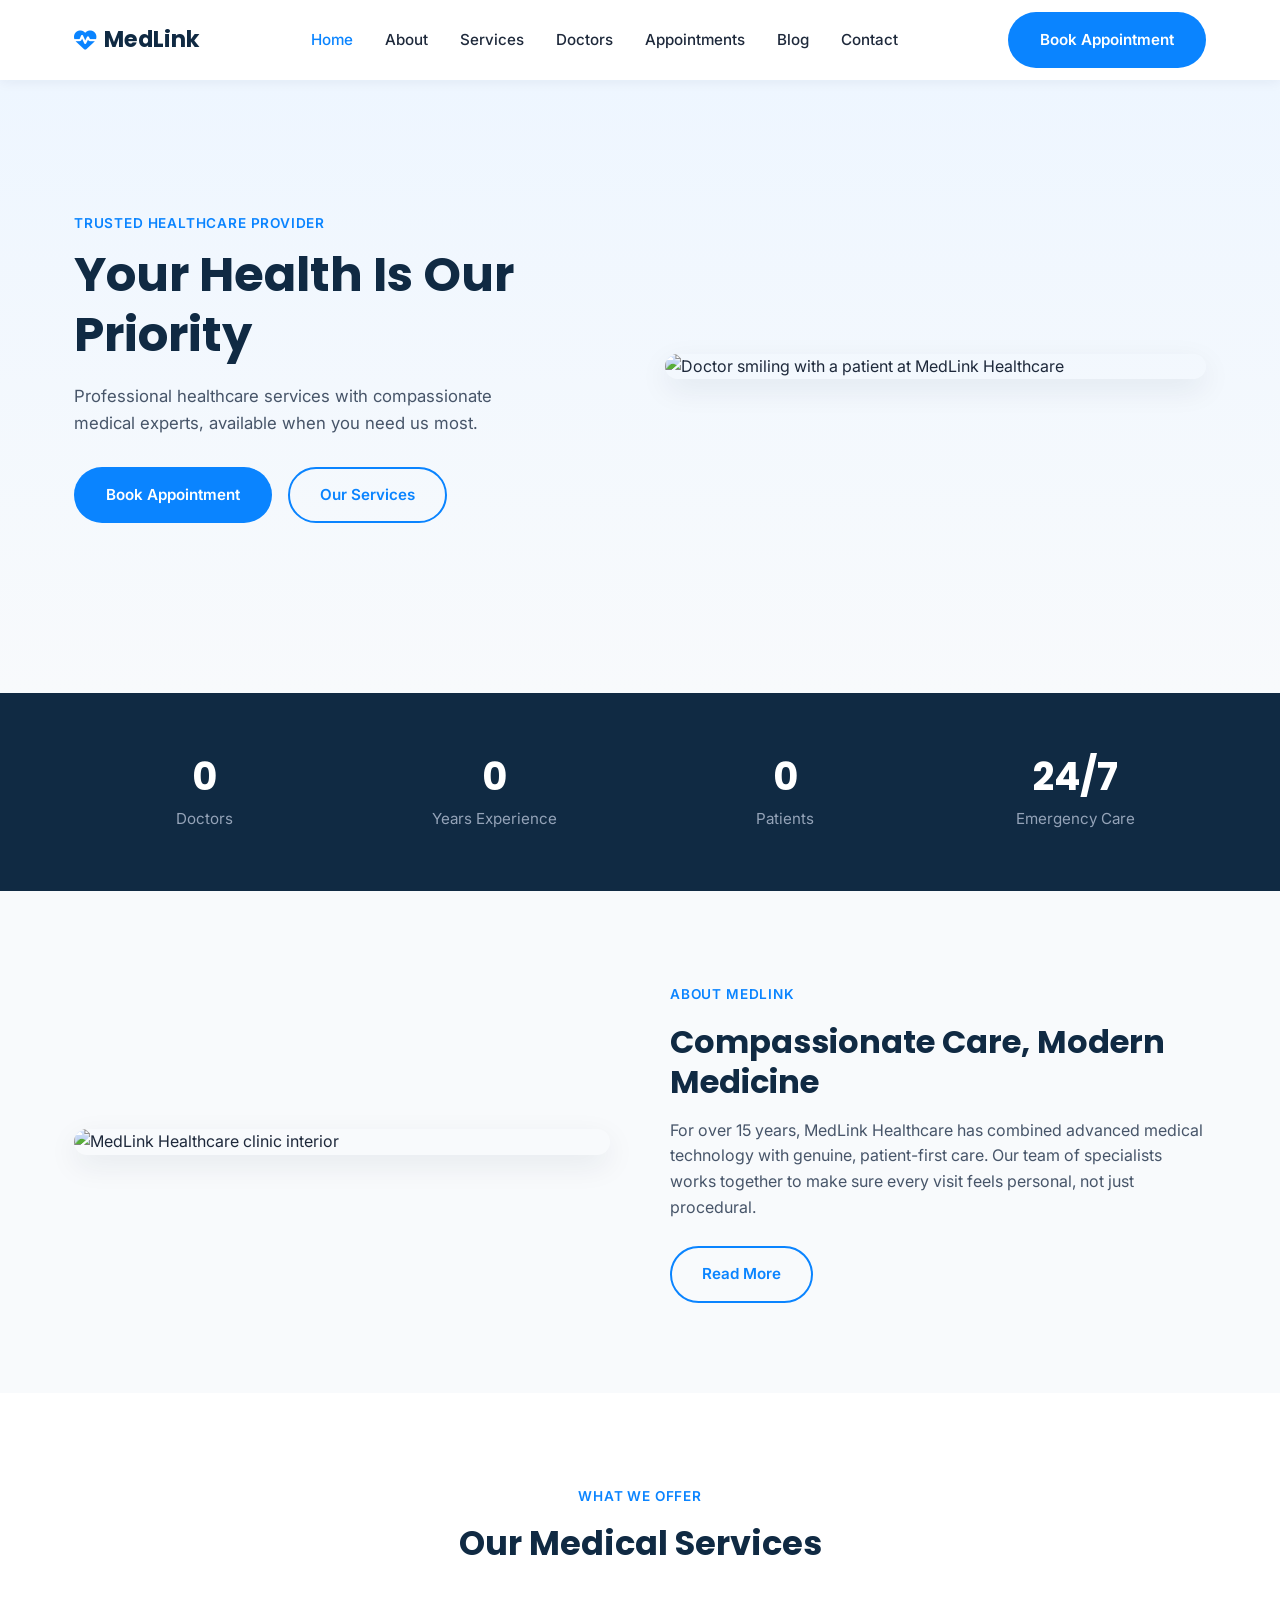
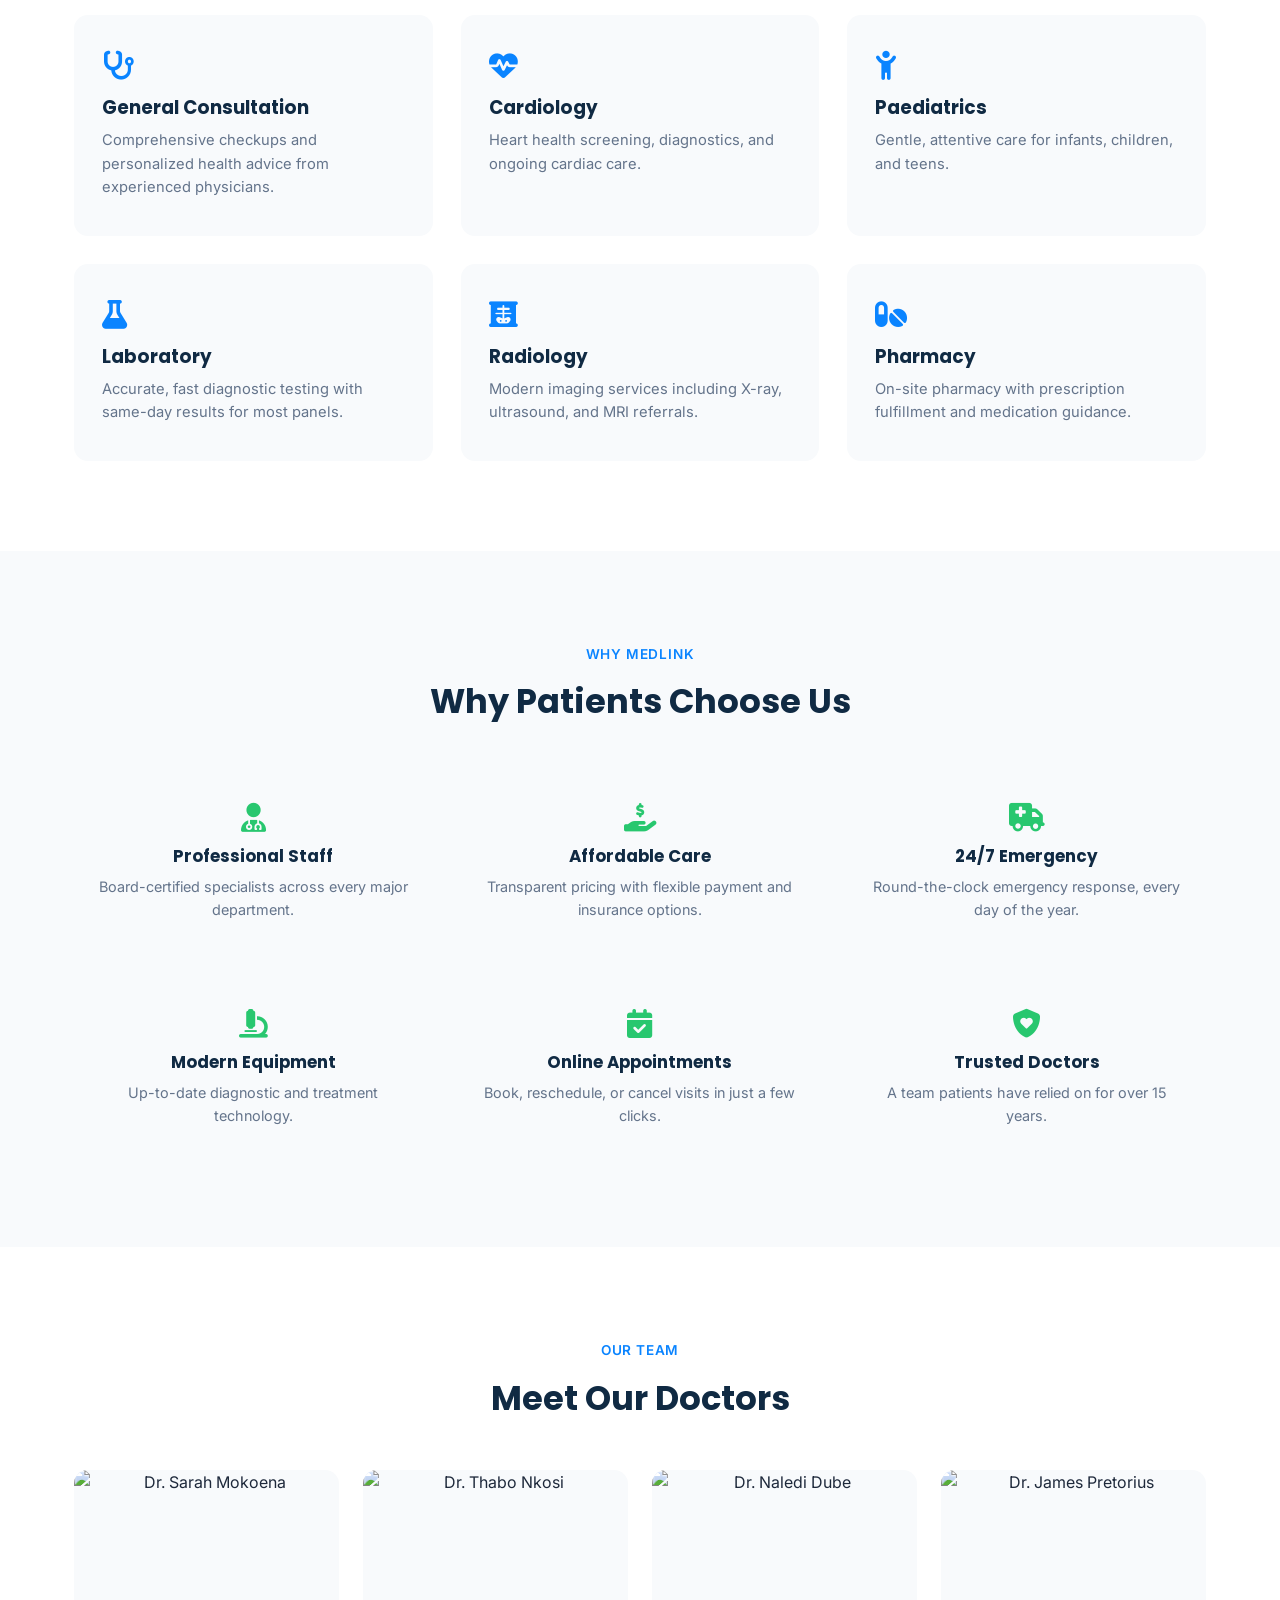
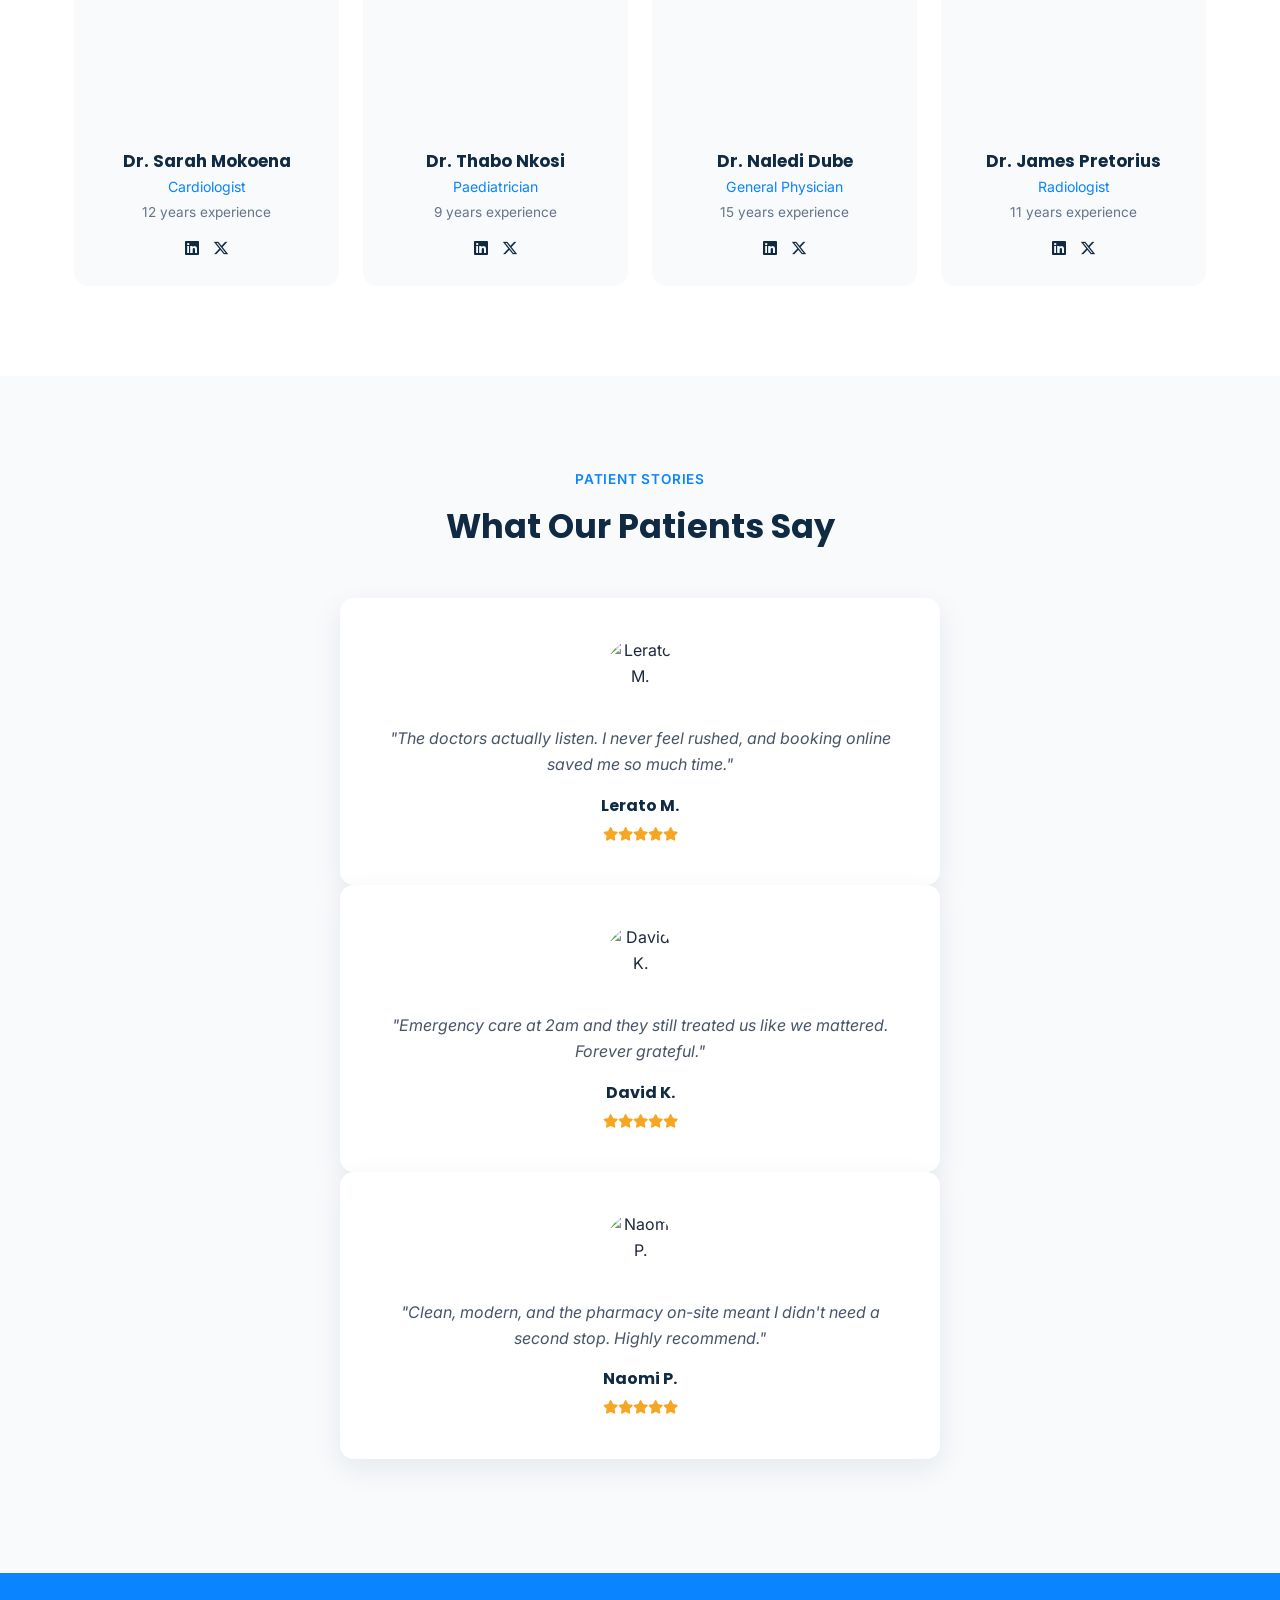
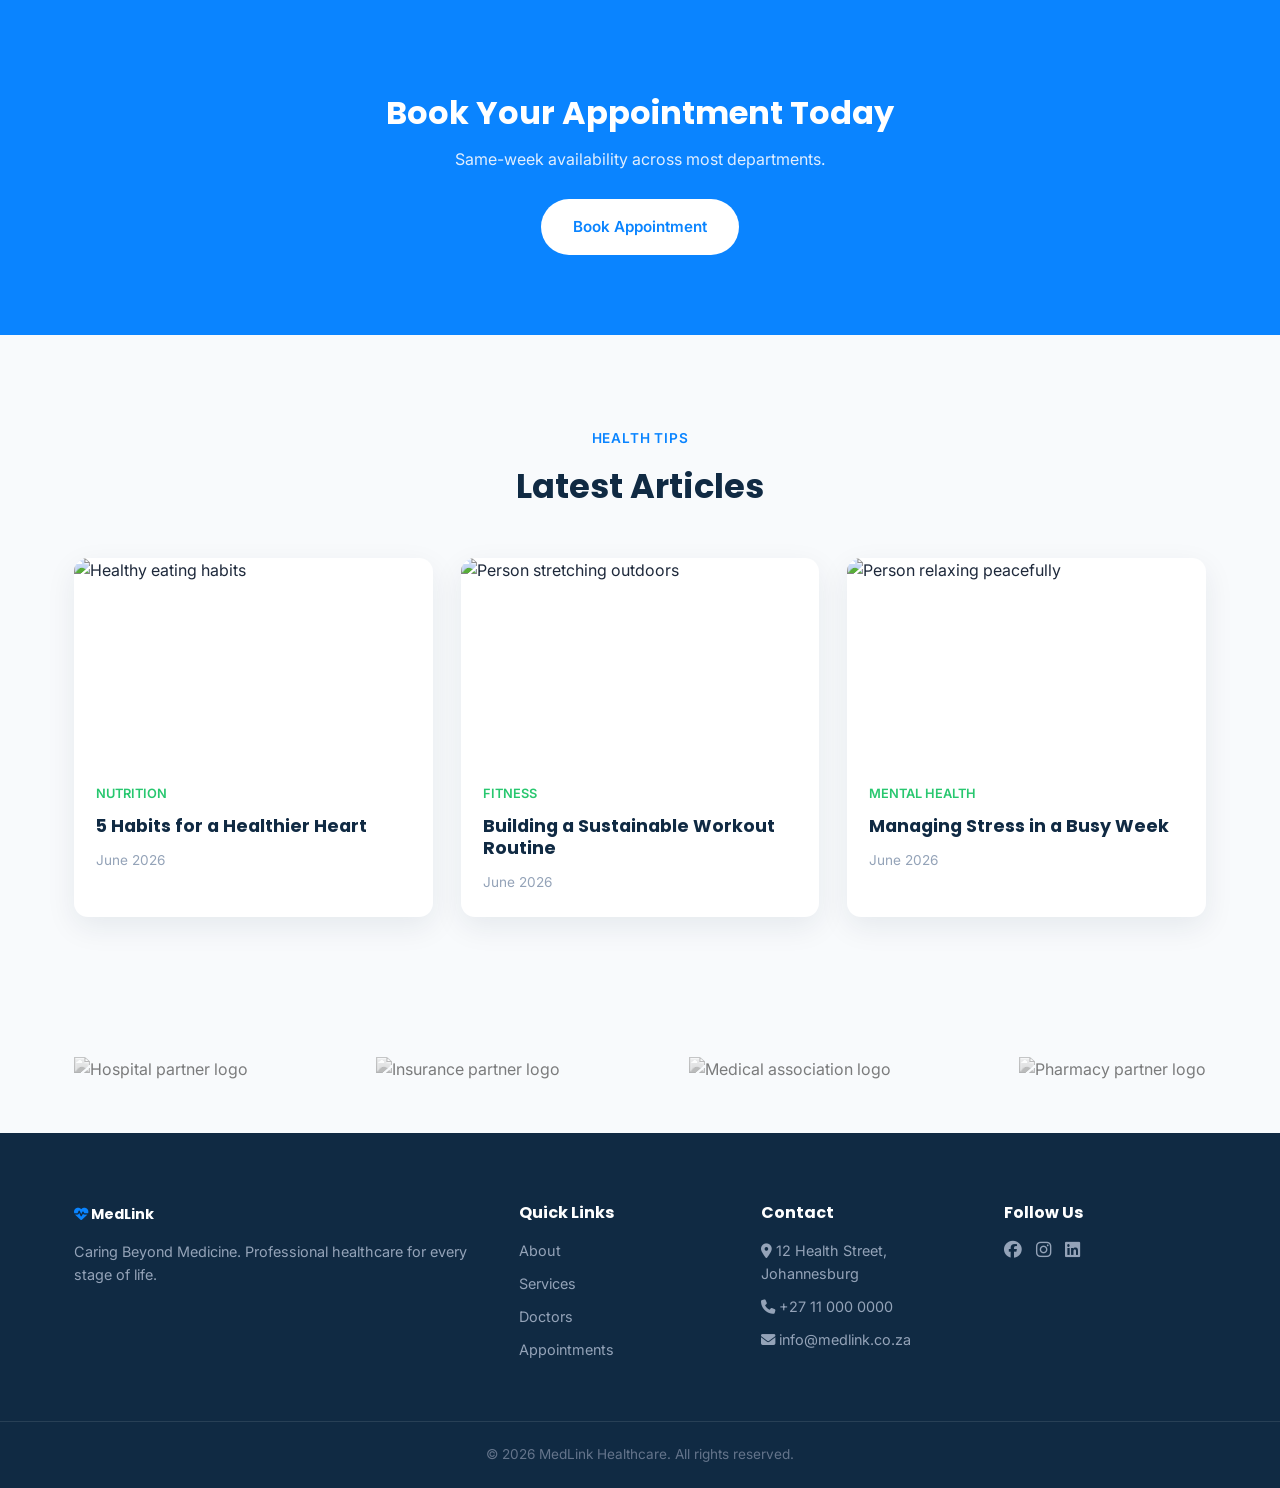
==== index.html @ de33d37d "Initial commit" ====
<!DOCTYPE html>
<html lang="en">
<head>
  <meta charset="UTF-8">
  <meta name="viewport" content="width=device-width, initial-scale=1.0">
  <title>MedLink Healthcare | Caring Beyond Medicine</title>
  <meta name="description" content="MedLink Healthcare offers professional, compassionate medical care. Book appointments, meet our doctors, and explore our services online.">

  <!-- Favicon -->
  <link rel="icon" type="image/png" href="assets/images/favicon.png">
  <!-- photo needed: 32x32 or 64x64 px favicon icon, simple medical cross or pulse-line logomark on transparent background -->

  <!-- Google Fonts -->
  <link rel="preconnect" href="https://fonts.googleapis.com">
  <link href="https://fonts.googleapis.com/css2?family=Poppins:wght@500;600;700&family=Inter:wght@400;500;600&display=swap" rel="stylesheet">

  <!-- Font Awesome -->
  <link rel="stylesheet" href="https://cdnjs.cloudflare.com/ajax/libs/font-awesome/6.5.1/css/all.min.css">

  <!-- AOS (Animate on Scroll) -->
  <link rel="stylesheet" href="https://cdnjs.cloudflare.com/ajax/libs/aos/2.3.1/aos.css">

  <!-- Main Stylesheet -->
  <link rel="stylesheet" href="assets/css/style.css">
</head>
<body>

  <!-- ===== NAVIGATION ===== -->
  <header class="navbar" id="navbar">
    <div class="container nav-container">
      <a href="index.html" class="logo">
        <i class="fa-solid fa-heart-pulse"></i>
        <span>MedLink</span>
      </a>

      <nav class="nav-links" id="navLinks">
        <a href="index.html" class="active">Home</a>
        <a href="about.html">About</a>
        <a href="services.html">Services</a>
        <a href="doctors.html">Doctors</a>
        <a href="appointments.html">Appointments</a>
        <a href="blog.html">Blog</a>
        <a href="contact.html">Contact</a>
      </nav>

      <a href="appointments.html" class="btn btn-primary nav-cta">Book Appointment</a>

      <button class="menu-toggle" id="menuToggle" aria-label="Toggle menu">
        <i class="fa-solid fa-bars"></i>
      </button>
    </div>
  </header>

  <!-- ===== HERO ===== -->
  <section class="hero">
    <div class="pulse-line" aria-hidden="true">
      <svg viewBox="0 0 600 60" preserveAspectRatio="none">
        <path d="M0,30 L120,30 L140,10 L160,50 L180,5 L200,55 L220,30 L600,30" />
      </svg>
    </div>

    <div class="container hero-container">
      <div class="hero-text" data-aos="fade-up">
        <span class="eyebrow">Trusted Healthcare Provider</span>
        <h1>Your Health Is Our Priority</h1>
        <p>Professional healthcare services with compassionate medical experts, available when you need us most.</p>
        <div class="hero-buttons">
          <a href="appointments.html" class="btn btn-primary">Book Appointment</a>
          <a href="services.html" class="btn btn-outline">Our Services</a>
        </div>
      </div>

      <div class="hero-image" data-aos="fade-left">
        <img src="assets/images/hero-doctor.jpg" alt="Doctor smiling with a patient at MedLink Healthcare">
        <!-- photo needed: warm, well-lit photo of a doctor (or doctor + patient) in a modern clinic setting, friendly expression, landscape orientation, at least 1000px wide -->
      </div>
    </div>
  </section>

  <!-- ===== STATS ===== -->
  <section class="stats">
    <div class="container stats-grid">
      <div class="stat-card" data-aos="fade-up">
        <h2 class="counter" data-target="20">0</h2>
        <p>Doctors</p>
      </div>
      <div class="stat-card" data-aos="fade-up" data-aos-delay="100">
        <h2 class="counter" data-target="15">0</h2>
        <p>Years Experience</p>
      </div>
      <div class="stat-card" data-aos="fade-up" data-aos-delay="200">
        <h2 class="counter" data-target="10000">0</h2>
        <p>Patients</p>
      </div>
      <div class="stat-card" data-aos="fade-up" data-aos-delay="300">
        <h2 class="counter-text">24/7</h2>
        <p>Emergency Care</p>
      </div>
    </div>
  </section>

  <!-- ===== ABOUT PREVIEW ===== -->
  <section class="about-preview">
    <div class="container about-grid">
      <div class="about-image" data-aos="fade-right">
        <img src="assets/images/clinic-interior.jpg" alt="MedLink Healthcare clinic interior">
        <!-- photo needed: bright, modern clinic interior or reception area, clean and welcoming, landscape orientation -->
      </div>

      <div class="about-text" data-aos="fade-left">
        <span class="eyebrow">About MedLink</span>
        <h2>Compassionate Care, Modern Medicine</h2>
        <p>For over 15 years, MedLink Healthcare has combined advanced medical technology with genuine, patient-first care. Our team of specialists works together to make sure every visit feels personal, not just procedural.</p>
        <a href="about.html" class="btn btn-outline">Read More</a>
      </div>
    </div>
  </section>

  <!-- ===== SERVICES ===== -->
  <section class="services">
    <div class="container">
      <div class="section-heading" data-aos="fade-up">
        <span class="eyebrow">What We Offer</span>
        <h2>Our Medical Services</h2>
      </div>

      <div class="services-grid">
        <div class="service-card" data-aos="fade-up">
          <i class="fa-solid fa-stethoscope"></i>
          <h3>General Consultation</h3>
          <p>Comprehensive checkups and personalized health advice from experienced physicians.</p>
        </div>
        <div class="service-card" data-aos="fade-up" data-aos-delay="100">
          <i class="fa-solid fa-heart-pulse"></i>
          <h3>Cardiology</h3>
          <p>Heart health screening, diagnostics, and ongoing cardiac care.</p>
        </div>
        <div class="service-card" data-aos="fade-up" data-aos-delay="200">
          <i class="fa-solid fa-child-reaching"></i>
          <h3>Paediatrics</h3>
          <p>Gentle, attentive care for infants, children, and teens.</p>
        </div>
        <div class="service-card" data-aos="fade-up" data-aos-delay="300">
          <i class="fa-solid fa-flask"></i>
          <h3>Laboratory</h3>
          <p>Accurate, fast diagnostic testing with same-day results for most panels.</p>
        </div>
        <div class="service-card" data-aos="fade-up" data-aos-delay="400">
          <i class="fa-solid fa-x-ray"></i>
          <h3>Radiology</h3>
          <p>Modern imaging services including X-ray, ultrasound, and MRI referrals.</p>
        </div>
        <div class="service-card" data-aos="fade-up" data-aos-delay="500">
          <i class="fa-solid fa-pills"></i>
          <h3>Pharmacy</h3>
          <p>On-site pharmacy with prescription fulfillment and medication guidance.</p>
        </div>
      </div>
    </div>
  </section>

  <!-- ===== WHY CHOOSE US ===== -->
  <section class="why-us">
    <div class="container">
      <div class="section-heading" data-aos="fade-up">
        <span class="eyebrow">Why MedLink</span>
        <h2>Why Patients Choose Us</h2>
      </div>

      <div class="why-grid">
        <div class="why-card" data-aos="fade-up">
          <i class="fa-solid fa-user-doctor"></i>
          <h3>Professional Staff</h3>
          <p>Board-certified specialists across every major department.</p>
        </div>
        <div class="why-card" data-aos="fade-up" data-aos-delay="100">
          <i class="fa-solid fa-hand-holding-dollar"></i>
          <h3>Affordable Care</h3>
          <p>Transparent pricing with flexible payment and insurance options.</p>
        </div>
        <div class="why-card" data-aos="fade-up" data-aos-delay="200">
          <i class="fa-solid fa-truck-medical"></i>
          <h3>24/7 Emergency</h3>
          <p>Round-the-clock emergency response, every day of the year.</p>
        </div>
        <div class="why-card" data-aos="fade-up" data-aos-delay="300">
          <i class="fa-solid fa-microscope"></i>
          <h3>Modern Equipment</h3>
          <p>Up-to-date diagnostic and treatment technology.</p>
        </div>
        <div class="why-card" data-aos="fade-up" data-aos-delay="400">
          <i class="fa-solid fa-calendar-check"></i>
          <h3>Online Appointments</h3>
          <p>Book, reschedule, or cancel visits in just a few clicks.</p>
        </div>
        <div class="why-card" data-aos="fade-up" data-aos-delay="500">
          <i class="fa-solid fa-shield-heart"></i>
          <h3>Trusted Doctors</h3>
          <p>A team patients have relied on for over 15 years.</p>
        </div>
      </div>
    </div>
  </section>

  <!-- ===== DOCTORS ===== -->
  <section class="doctors">
    <div class="container">
      <div class="section-heading" data-aos="fade-up">
        <span class="eyebrow">Our Team</span>
        <h2>Meet Our Doctors</h2>
      </div>

      <div class="doctors-grid">
        <div class="doctor-card" data-aos="fade-up">
          <img src="assets/images/doctor-1.jpg" alt="Dr. Sarah Mokoena">
          <!-- photo needed: professional headshot/portrait of a female doctor in scrubs or white coat, friendly smile, neutral or clinic background, square or portrait orientation -->
          <h3>Dr. Sarah Mokoena</h3>
          <span>Cardiologist</span>
          <p>12 years experience</p>
          <div class="doctor-socials">
            <a href="#"><i class="fa-brands fa-linkedin"></i></a>
            <a href="#"><i class="fa-brands fa-x-twitter"></i></a>
          </div>
        </div>
        <div class="doctor-card" data-aos="fade-up" data-aos-delay="100">
          <img src="assets/images/doctor-2.jpg" alt="Dr. Thabo Nkosi">
          <!-- photo needed: professional headshot/portrait of a male doctor in scrubs or white coat, friendly smile, neutral or clinic background, square or portrait orientation -->
          <h3>Dr. Thabo Nkosi</h3>
          <span>Paediatrician</span>
          <p>9 years experience</p>
          <div class="doctor-socials">
            <a href="#"><i class="fa-brands fa-linkedin"></i></a>
            <a href="#"><i class="fa-brands fa-x-twitter"></i></a>
          </div>
        </div>
        <div class="doctor-card" data-aos="fade-up" data-aos-delay="200">
          <img src="assets/images/doctor-3.jpg" alt="Dr. Naledi Dube">
          <!-- photo needed: professional headshot/portrait of a female doctor in scrubs or white coat, friendly smile, neutral or clinic background, square or portrait orientation -->
          <h3>Dr. Naledi Dube</h3>
          <span>General Physician</span>
          <p>15 years experience</p>
          <div class="doctor-socials">
            <a href="#"><i class="fa-brands fa-linkedin"></i></a>
            <a href="#"><i class="fa-brands fa-x-twitter"></i></a>
          </div>
        </div>
        <div class="doctor-card" data-aos="fade-up" data-aos-delay="300">
          <img src="assets/images/doctor-4.jpg" alt="Dr. James Pretorius">
          <!-- photo needed: professional headshot/portrait of a male doctor in scrubs or white coat, friendly smile, neutral or clinic background, square or portrait orientation -->
          <h3>Dr. James Pretorius</h3>
          <span>Radiologist</span>
          <p>11 years experience</p>
          <div class="doctor-socials">
            <a href="#"><i class="fa-brands fa-linkedin"></i></a>
            <a href="#"><i class="fa-brands fa-x-twitter"></i></a>
          </div>
        </div>
      </div>
    </div>
  </section>

<!-- ===== TESTIMONIALS ===== -->
  <section class="testimonials">
    <div class="container">
      <div class="section-heading" data-aos="fade-up">
        <span class="eyebrow">Patient Stories</span>
        <h2>What Our Patients Say</h2>
      </div>

      <div class="swiper testimonial-swiper" data-aos="fade-up">
        <div class="swiper-wrapper">
          <div class="swiper-slide testimonial-card">
            <img src="assets/images/patient-1.jpg" alt="Lerato M.">
            <!-- photo needed: friendly headshot of a patient (any gender), casual clothing, warm smile, square orientation -->
            <p>"The doctors actually listen. I never feel rushed, and booking online saved me so much time."</p>
            <h4>Lerato M.</h4>
            <div class="stars"><i class="fa-solid fa-star"></i><i class="fa-solid fa-star"></i><i class="fa-solid fa-star"></i><i class="fa-solid fa-star"></i><i class="fa-solid fa-star"></i></div>
          </div>
          <div class="swiper-slide testimonial-card">
            <img src="assets/images/patient-2.jpg" alt="David K.">
            <!-- photo needed: friendly headshot of a patient (any gender), casual clothing, warm smile, square orientation -->
            <p>"Emergency care at 2am and they still treated us like we mattered. Forever grateful."</p>
            <h4>David K.</h4>
            <div class="stars"><i class="fa-solid fa-star"></i><i class="fa-solid fa-star"></i><i class="fa-solid fa-star"></i><i class="fa-solid fa-star"></i><i class="fa-solid fa-star"></i></div>
          </div>
          <div class="swiper-slide testimonial-card">
            <img src="assets/images/patient-3.jpg" alt="Naomi P.">
            <!-- photo needed: friendly headshot of a patient (any gender), casual clothing, warm smile, square orientation -->
            <p>"Clean, modern, and the pharmacy on-site meant I didn't need a second stop. Highly recommend."</p>
            <h4>Naomi P.</h4>
            <div class="stars"><i class="fa-solid fa-star"></i><i class="fa-solid fa-star"></i><i class="fa-solid fa-star"></i><i class="fa-solid fa-star"></i><i class="fa-solid fa-star"></i></div>
          </div>
        </div>
        <div class="swiper-pagination"></div>
      </div>
    </div>
  </section>

  <!-- ===== APPOINTMENT CTA ===== -->
  <section class="appointment-cta">
    <div class="pulse-line pulse-line-light" aria-hidden="true">
      <svg viewBox="0 0 600 60" preserveAspectRatio="none">
        <path d="M0,30 L120,30 L140,10 L160,50 L180,5 L200,55 L220,30 L600,30" />
      </svg>
    </div>
    <div class="container cta-content" data-aos="fade-up">
      <h2>Book Your Appointment Today</h2>
      <p>Same-week availability across most departments.</p>
      <a href="appointments.html" class="btn btn-primary">Book Appointment</a>
    </div>
  </section>

  <!-- ===== LATEST ARTICLES ===== -->
  <section class="blog-preview">
    <div class="container">
      <div class="section-heading" data-aos="fade-up">
        <span class="eyebrow">Health Tips</span>
        <h2>Latest Articles</h2>
      </div>

      <div class="blog-grid">
        <article class="blog-card" data-aos="fade-up">
          <img src="assets/images/blog-1.jpg" alt="Healthy eating habits">
          <!-- photo needed: fresh, colorful healthy food / nutrition flatlay, landscape orientation -->
          <div class="blog-card-body">
            <span class="blog-category">Nutrition</span>
            <h3>5 Habits for a Healthier Heart</h3>
            <span class="blog-date">June 2026</span>
          </div>
        </article>
        <article class="blog-card" data-aos="fade-up" data-aos-delay="100">
          <img src="assets/images/blog-2.jpg" alt="Person stretching outdoors">
          <!-- photo needed: person exercising or stretching outdoors, active lifestyle, landscape orientation -->
          <div class="blog-card-body">
            <span class="blog-category">Fitness</span>
            <h3>Building a Sustainable Workout Routine</h3>
            <span class="blog-date">June 2026</span>
          </div>
        </article>
        <article class="blog-card" data-aos="fade-up" data-aos-delay="200">
          <img src="assets/images/blog-3.jpg" alt="Person relaxing peacefully">
          <!-- photo needed: calm, peaceful scene representing mental wellbeing (person relaxing, nature, meditation), landscape orientation -->
          <div class="blog-card-body">
            <span class="blog-category">Mental Health</span>
            <h3>Managing Stress in a Busy Week</h3>
            <span class="blog-date">June 2026</span>
          </div>
        </article>
      </div>
    </div>
  </section>

  <!-- ===== PARTNERS ===== -->
  <section class="partners">
    <div class="container partners-grid" data-aos="fade-up">
      <img src="assets/images/partner-1.png" alt="Hospital partner logo">
      <!-- photo needed: simple hospital/medical group logo, transparent background, grayscale works well -->
      <img src="assets/images/partner-2.png" alt="Insurance partner logo">
      <!-- photo needed: simple insurance company logo, transparent background, grayscale works well -->
      <img src="assets/images/partner-3.png" alt="Medical association logo">
      <!-- photo needed: simple medical association logo, transparent background, grayscale works well -->
      <img src="assets/images/partner-4.png" alt="Pharmacy partner logo">
      <!-- photo needed: simple pharmacy brand logo, transparent background, grayscale works well -->
    </div>
  </section>

  <!-- ===== FOOTER ===== -->
  <footer class="footer">
    <div class="container footer-grid">
      <div class="footer-col">
        <a href="index.html" class="logo">
          <i class="fa-solid fa-heart-pulse"></i>
          <span>MedLink</span>
        </a>
        <p>Caring Beyond Medicine. Professional healthcare for every stage of life.</p>
      </div>

      <div class="footer-col">
        <h4>Quick Links</h4>
        <a href="about.html">About</a>
        <a href="services.html">Services</a>
        <a href="doctors.html">Doctors</a>
        <a href="appointments.html">Appointments</a>
      </div>

      <div class="footer-col">
        <h4>Contact</h4>
        <p><i class="fa-solid fa-location-dot"></i> 12 Health Street, Johannesburg</p>
        <p><i class="fa-solid fa-phone"></i> +27 11 000 0000</p>
        <p><i class="fa-solid fa-envelope"></i> info@medlink.co.za</p>
      </div>

      <div class="footer-col">
        <h4>Follow Us</h4>
        <div class="footer-socials">
          <a href="#"><i class="fa-brands fa-facebook"></i></a>
          <a href="#"><i class="fa-brands fa-instagram"></i></a>
          <a href="#"><i class="fa-brands fa-linkedin"></i></a>
        </div>
      </div>
    </div>

    <div class="footer-bottom">
      <p>&copy; 2026 MedLink Healthcare. All rights reserved.</p>
    </div>
  </footer>

  <!-- Scripts -->
  <script src="https://cdnjs.cloudflare.com/ajax/libs/aos/2.3.1/aos.js"></script>
  <script src="https://cdnjs.cloudflare.com/ajax/libs/Swiper/11.0.5/swiper-bundle.min.js"></script>
  <script src="assets/js/script.js"></script>

</body>
</html>
---- assets/css/style.css ----
/* ============================
   VARIABLES & RESET
============================ */
:root {
  --primary: #0A84FF;
  --navy: #102A43;
  --green: #28C76F;
  --bg-light: #F8FAFC;
  --text-dark: #1E293B;
  --white: #FFFFFF;
  --radius: 14px;
  --shadow: 0 10px 30px rgba(16, 42, 67, 0.08);
  --transition: all 0.3s ease;
}

* {
  margin: 0;
  padding: 0;
  box-sizing: border-box;
}

html {
  scroll-behavior: smooth;
}

body {
  font-family: 'Inter', sans-serif;
  color: var(--text-dark);
  background: var(--bg-light);
  line-height: 1.6;
  overflow-x: hidden;
}

h1, h2, h3, h4 {
  font-family: 'Poppins', sans-serif;
  color: var(--navy);
  line-height: 1.25;
}

img {
  max-width: 100%;
  display: block;
}

a {
  text-decoration: none;
  color: inherit;
}

.container {
  width: 100%;
  max-width: 1180px;
  margin: 0 auto;
  padding: 0 24px;
}

.eyebrow {
  display: inline-block;
  font-size: 0.85rem;
  font-weight: 600;
  color: var(--primary);
  letter-spacing: 0.06em;
  text-transform: uppercase;
  margin-bottom: 10px;
}

.section-heading {
  text-align: center;
  max-width: 600px;
  margin: 0 auto 50px;
}

.section-heading h2 {
  font-size: 2.1rem;
  margin-top: 6px;
}

section {
  padding: 90px 0;
}

/* ============================
   BUTTONS
============================ */
.btn {
  display: inline-block;
  padding: 14px 30px;
  border-radius: 50px;
  font-weight: 600;
  font-size: 0.95rem;
  transition: var(--transition);
  cursor: pointer;
  border: 2px solid transparent;
}

.btn-primary {
  background: var(--primary);
  color: var(--white);
}

.btn-primary:hover {
  background: #0a6fd6;
  transform: translateY(-2px);
}

.btn-outline {
  background: transparent;
  border-color: var(--primary);
  color: var(--primary);
}

.btn-outline:hover {
  background: var(--primary);
  color: var(--white);
}

/* ============================
   NAVIGATION
============================ */
.navbar {
  position: sticky;
  top: 0;
  z-index: 1000;
  background: var(--white);
  box-shadow: 0 2px 12px rgba(16, 42, 67, 0.06);
}

.nav-container {
  display: flex;
  align-items: center;
  justify-content: space-between;
  height: 80px;
}

.logo {
  display: flex;
  align-items: center;
  gap: 8px;
  font-family: 'Poppins', sans-serif;
  font-weight: 700;
  font-size: 1.4rem;
  color: var(--navy);
}

.logo i {
  color: var(--primary);
}

.nav-links {
  display: flex;
  gap: 32px;
}

.nav-links a {
  font-weight: 500;
  font-size: 0.95rem;
  color: var(--text-dark);
  position: relative;
  transition: var(--transition);
}

.nav-links a:hover,
.nav-links a.active {
  color: var(--primary);
}

.nav-cta {
  display: inline-block;
}

.menu-toggle {
  display: none;
  background: none;
  border: none;
  font-size: 1.4rem;
  color: var(--navy);
  cursor: pointer;
}

/* ============================
   PULSE LINE (signature element)
============================ */
.pulse-line {
  width: 100%;
  overflow: hidden;
  height: 40px;
  opacity: 0.5;
}

.pulse-line svg {
  width: 100%;
  height: 100%;
}

.pulse-line path {
  fill: none;
  stroke: var(--primary);
  stroke-width: 2;
  stroke-dasharray: 1000;
  stroke-dashoffset: 1000;
  animation: drawLine 3s ease-in-out infinite;
}

.pulse-line-light path {
  stroke: var(--white);
}

@keyframes drawLine {
  0% { stroke-dashoffset: 1000; }
  60% { stroke-dashoffset: 0; }
  100% { stroke-dashoffset: 0; }
}

/* ============================
   HERO
============================ */
.hero {
  background: linear-gradient(180deg, #eef6ff 0%, var(--bg-light) 100%);
  padding-top: 50px;
}

.hero-container {
  display: grid;
  grid-template-columns: 1fr 1fr;
  align-items: center;
  gap: 50px;
  padding-top: 40px;
  padding-bottom: 80px;
}

.hero-text h1 {
  font-size: 3rem;
  margin-bottom: 18px;
}

.hero-text p {
  font-size: 1.05rem;
  color: #475569;
  max-width: 480px;
  margin-bottom: 30px;
}

.hero-buttons {
  display: flex;
  gap: 16px;
}

.hero-image img {
  border-radius: var(--radius);
  box-shadow: var(--shadow);
}

/* ============================
   STATS
============================ */
.stats {
  background: var(--navy);
  padding: 60px 0;
}

.stats-grid {
  display: grid;
  grid-template-columns: repeat(4, 1fr);
  text-align: center;
  gap: 30px;
}

.stat-card h2 {
  color: var(--white);
  font-size: 2.4rem;
}

.stat-card p {
  color: #94a3b8;
  font-size: 0.95rem;
  margin-top: 6px;
}

/* ============================
   ABOUT PREVIEW
============================ */
.about-grid {
  display: grid;
  grid-template-columns: 1fr 1fr;
  align-items: center;
  gap: 60px;
}

.about-image img {
  border-radius: var(--radius);
  box-shadow: var(--shadow);
}

.about-text h2 {
  font-size: 2rem;
  margin: 6px 0 16px;
}

.about-text p {
  color: #475569;
  margin-bottom: 26px;
}

/* ============================
   SERVICES
============================ */
.services {
  background: var(--white);
}

.services-grid {
  display: grid;
  grid-template-columns: repeat(3, 1fr);
  gap: 28px;
}

.service-card {
  background: var(--bg-light);
  padding: 36px 28px;
  border-radius: var(--radius);
  transition: var(--transition);
}

.service-card:hover {
  transform: translateY(-6px);
  box-shadow: var(--shadow);
}

.service-card i {
  font-size: 1.8rem;
  color: var(--primary);
  margin-bottom: 16px;
}

.service-card h3 {
  font-size: 1.15rem;
  margin-bottom: 10px;
}

.service-card p {
  color: #64748b;
  font-size: 0.92rem;
}

/* ============================
   WHY CHOOSE US
============================ */
.why-grid {
  display: grid;
  grid-template-columns: repeat(3, 1fr);
  gap: 28px;
}

.why-card {
  text-align: center;
  padding: 30px 20px;
}

.why-card i {
  font-size: 1.8rem;
  color: var(--green);
  margin-bottom: 14px;
}

.why-card h3 {
  font-size: 1.05rem;
  margin-bottom: 8px;
}

.why-card p {
  color: #64748b;
  font-size: 0.9rem;
}

/* ============================
   DOCTORS
============================ */
.doctors {
  background: var(--white);
}

.doctors-grid {
  display: grid;
  grid-template-columns: repeat(4, 1fr);
  gap: 24px;
}

.doctor-card {
  background: var(--bg-light);
  border-radius: var(--radius);
  overflow: hidden;
  text-align: center;
  padding-bottom: 24px;
  transition: var(--transition);
}

.doctor-card:hover {
  box-shadow: var(--shadow);
  transform: translateY(-4px);
}

.doctor-card img {
  width: 100%;
  aspect-ratio: 1 / 1;
  object-fit: cover;
  margin-bottom: 16px;
}

.doctor-card h3 {
  font-size: 1.05rem;
}

.doctor-card span {
  display: block;
  color: var(--primary);
  font-size: 0.88rem;
  margin: 4px 0;
}

.doctor-card p {
  font-size: 0.85rem;
  color: #64748b;
}

.doctor-socials {
  display: flex;
  justify-content: center;
  gap: 14px;
  margin-top: 12px;
}

.doctor-socials i {
  color: var(--navy);
}

/* ============================
   TESTIMONIALS
============================ */
.testimonial-card {
  background: var(--white);
  border-radius: var(--radius);
  padding: 40px;
  text-align: center;
  box-shadow: var(--shadow);
  max-width: 600px;
  margin: 0 auto;
}

.testimonial-card img {
  width: 70px;
  height: 70px;
  border-radius: 50%;
  object-fit: cover;
  margin: 0 auto 18px;
}

.testimonial-card p {
  font-style: italic;
  color: #475569;
  margin-bottom: 18px;
}

.testimonial-card h4 {
  font-size: 1rem;
}

.stars {
  color: #f5a623;
  margin-top: 8px;
  font-size: 0.85rem;
}

.swiper-pagination {
  position: relative;
  margin-top: 24px;
}

/* ============================
   APPOINTMENT CTA
============================ */
.appointment-cta {
  background: var(--primary);
  text-align: center;
  padding: 80px 0;
}

.cta-content h2 {
  color: var(--white);
  font-size: 2rem;
}

.cta-content p {
  color: #e0eeff;
  margin: 14px 0 26px;
}

.appointment-cta .btn-primary {
  background: var(--white);
  color: var(--primary);
}

.appointment-cta .btn-primary:hover {
  background: #e0eeff;
}

/* ============================
   BLOG PREVIEW
============================ */
.blog-grid {
  display: grid;
  grid-template-columns: repeat(3, 1fr);
  gap: 28px;
}

.blog-card {
  background: var(--white);
  border-radius: var(--radius);
  overflow: hidden;
  box-shadow: var(--shadow);
  transition: var(--transition);
}

.blog-card:hover {
  transform: translateY(-6px);
}

.blog-card img {
  width: 100%;
  height: 200px;
  object-fit: cover;
}

.blog-card-body {
  padding: 22px;
}

.blog-category {
  color: var(--green);
  font-size: 0.8rem;
  font-weight: 600;
  text-transform: uppercase;
}

.blog-card h3 {
  font-size: 1.1rem;
  margin: 10px 0;
}

.blog-date {
  color: #94a3b8;
  font-size: 0.85rem;
}

/* ============================
   PARTNERS
============================ */
.partners {
  padding: 50px 0;
}

.partners-grid {
  display: flex;
  align-items: center;
  justify-content: space-between;
  flex-wrap: wrap;
  gap: 30px;
  filter: grayscale(1);
  opacity: 0.6;
}

.partners-grid img {
  max-height: 40px;
  width: auto;
}

/* ============================
   FOOTER
============================ */
.footer {
  background: var(--navy);
  color: #cbd5e1;
  padding: 70px 0 0;
}

.footer-grid {
  display: grid;
  grid-template-columns: 2fr 1fr 1fr 1fr;
  gap: 40px;
  padding-bottom: 50px;
}

.footer-col h4 {
  color: var(--white);
  font-size: 1rem;
  margin-bottom: 16px;
}

.footer-col p,
.footer-col a {
  display: block;
  font-size: 0.9rem;
  margin-bottom: 10px;
  color: #94a3b8;
}

.footer-col a:hover {
  color: var(--white);
}

.footer .logo {
  color: var(--white);
  margin-bottom: 14px;
}

.footer-socials {
  display: flex;
  gap: 14px;
}

.footer-socials i {
  font-size: 1.1rem;
}

.footer-bottom {
  border-top: 1px solid rgba(255, 255, 255, 0.1);
  text-align: center;
  padding: 22px 0;
  font-size: 0.85rem;
  color: #64748b;
}

/* ============================
   RESPONSIVE
============================ */
@media (max-width: 992px) {
  .hero-container,
  .about-grid {
    grid-template-columns: 1fr;
    text-align: center;
  }

  .hero-text p {
    margin: 0 auto 30px;
  }

  .hero-buttons {
    justify-content: center;
  }

  .stats-grid {
    grid-template-columns: repeat(2, 1fr);
  }

  .services-grid,
  .why-grid,
  .blog-grid {
    grid-template-columns: repeat(2, 1fr);
  }

  .doctors-grid {
    grid-template-columns: repeat(2, 1fr);
  }

  .footer-grid {
    grid-template-columns: repeat(2, 1fr);
  }
}

@media (max-width: 768px) {
  .nav-links,
  .nav-cta {
    display: none;
  }

  .menu-toggle {
    display: block;
  }

  .navbar.menu-open .nav-links {
    display: flex;
    flex-direction: column;
    position: absolute;
    top: 80px;
    left: 0;
    right: 0;
    background: var(--white);
    padding: 20px 24px;
    box-shadow: var(--shadow);
  }

  .hero-text h1 {
    font-size: 2.2rem;
  }

  .stats-grid {
    grid-template-columns: repeat(2, 1fr);
  }

  .services-grid,
  .why-grid,
  .blog-grid,
  .doctors-grid {
    grid-template-columns: 1fr;
  }

  .footer-grid {
    grid-template-columns: 1fr;
  }
}

/* ============================
   PAGE HERO (inner pages)
============================ */
.page-hero {
  background: linear-gradient(180deg, #eef6ff 0%, var(--bg-light) 100%);
  padding: 70px 0 60px;
  text-align: center;
}

.page-hero h1 {
  font-size: 2.6rem;
  margin: 6px 0 14px;
}

.breadcrumb {
  color: #64748b;
  font-size: 0.9rem;
}

.breadcrumb a {
  color: var(--primary);
}

/* ============================
   MISSION / VISION / VALUES
============================ */
.mvv-grid {
  display: grid;
  grid-template-columns: repeat(3, 1fr);
  gap: 28px;
}

.mvv-card {
  background: var(--bg-light);
  padding: 40px 30px;
  border-radius: var(--radius);
  text-align: center;
}

.mvv-card i {
  font-size: 1.8rem;
  color: var(--primary);
  margin-bottom: 16px;
}

.mvv-card h3 {
  font-size: 1.15rem;
  margin-bottom: 10px;
}

.mvv-card p {
  color: #64748b;
  font-size: 0.92rem;
}

/* ============================
   TIMELINE
============================ */
.timeline {
  position: relative;
  max-width: 700px;
  margin: 0 auto;
  padding-left: 30px;
  border-left: 2px solid #dbeafe;
}

.timeline-item {
  position: relative;
  margin-bottom: 36px;
  padding-left: 24px;
}

.timeline-item::before {
  content: '';
  position: absolute;
  left: -37px;
  top: 4px;
  width: 12px;
  height: 12px;
  border-radius: 50%;
  background: var(--primary);
  border: 3px solid var(--white);
  box-shadow: 0 0 0 2px var(--primary);
}

.timeline-year {
  display: inline-block;
  font-family: 'Poppins', sans-serif;
  font-weight: 700;
  color: var(--primary);
  margin-bottom: 6px;
}

.timeline-content h3 {
  font-size: 1.05rem;
  margin-bottom: 4px;
}

.timeline-content p {
  color: #64748b;
  font-size: 0.92rem;
}

/* ============================
   ACHIEVEMENTS
============================ */
.achievements {
  background: var(--navy);
}

.achievements-grid {
  display: grid;
  grid-template-columns: repeat(4, 1fr);
  text-align: center;
  gap: 30px;
}

.achievement-card h2 {
  color: var(--white);
  font-size: 2.2rem;
}

.achievement-card p {
  color: #94a3b8;
  font-size: 0.9rem;
  margin-top: 6px;
}

/* ============================
   GALLERY
============================ */
.gallery-grid {
  display: grid;
  grid-template-columns: repeat(4, 1fr);
  gap: 20px;
}

.gallery-item {
  border-radius: var(--radius);
  overflow: hidden;
}

.gallery-item img {
  width: 100%;
  height: 220px;
  object-fit: cover;
  transition: var(--transition);
}

.gallery-item:hover img {
  transform: scale(1.06);
}

/* ============================
   RESPONSIVE ADDITIONS
============================ */
@media (max-width: 992px) {
  .mvv-grid {
    grid-template-columns: 1fr;
  }

  .achievements-grid {
    grid-template-columns: repeat(2, 1fr);
  }

  .gallery-grid {
    grid-template-columns: repeat(2, 1fr);
  }
}

@media (max-width: 768px) {
  .timeline {
    padding-left: 20px;
  }

  .timeline-item::before {
    left: -27px;
  }
}
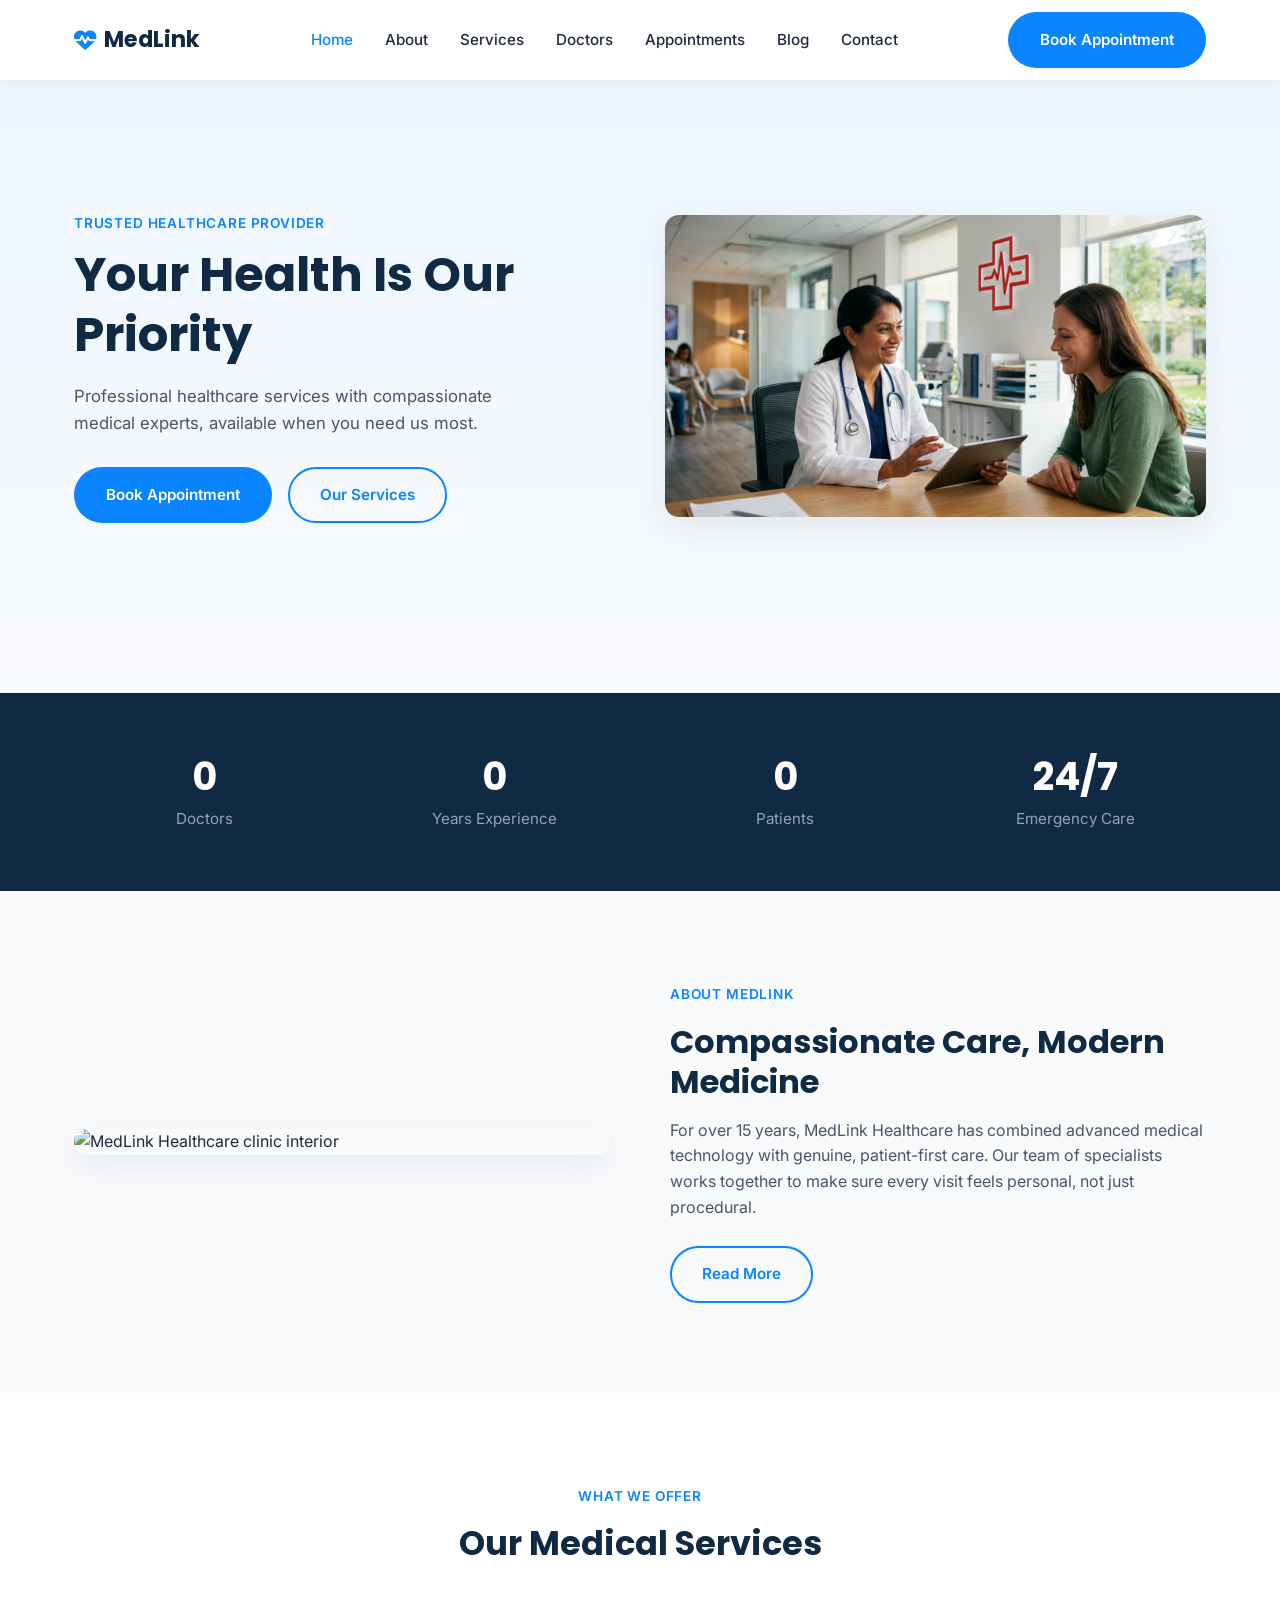
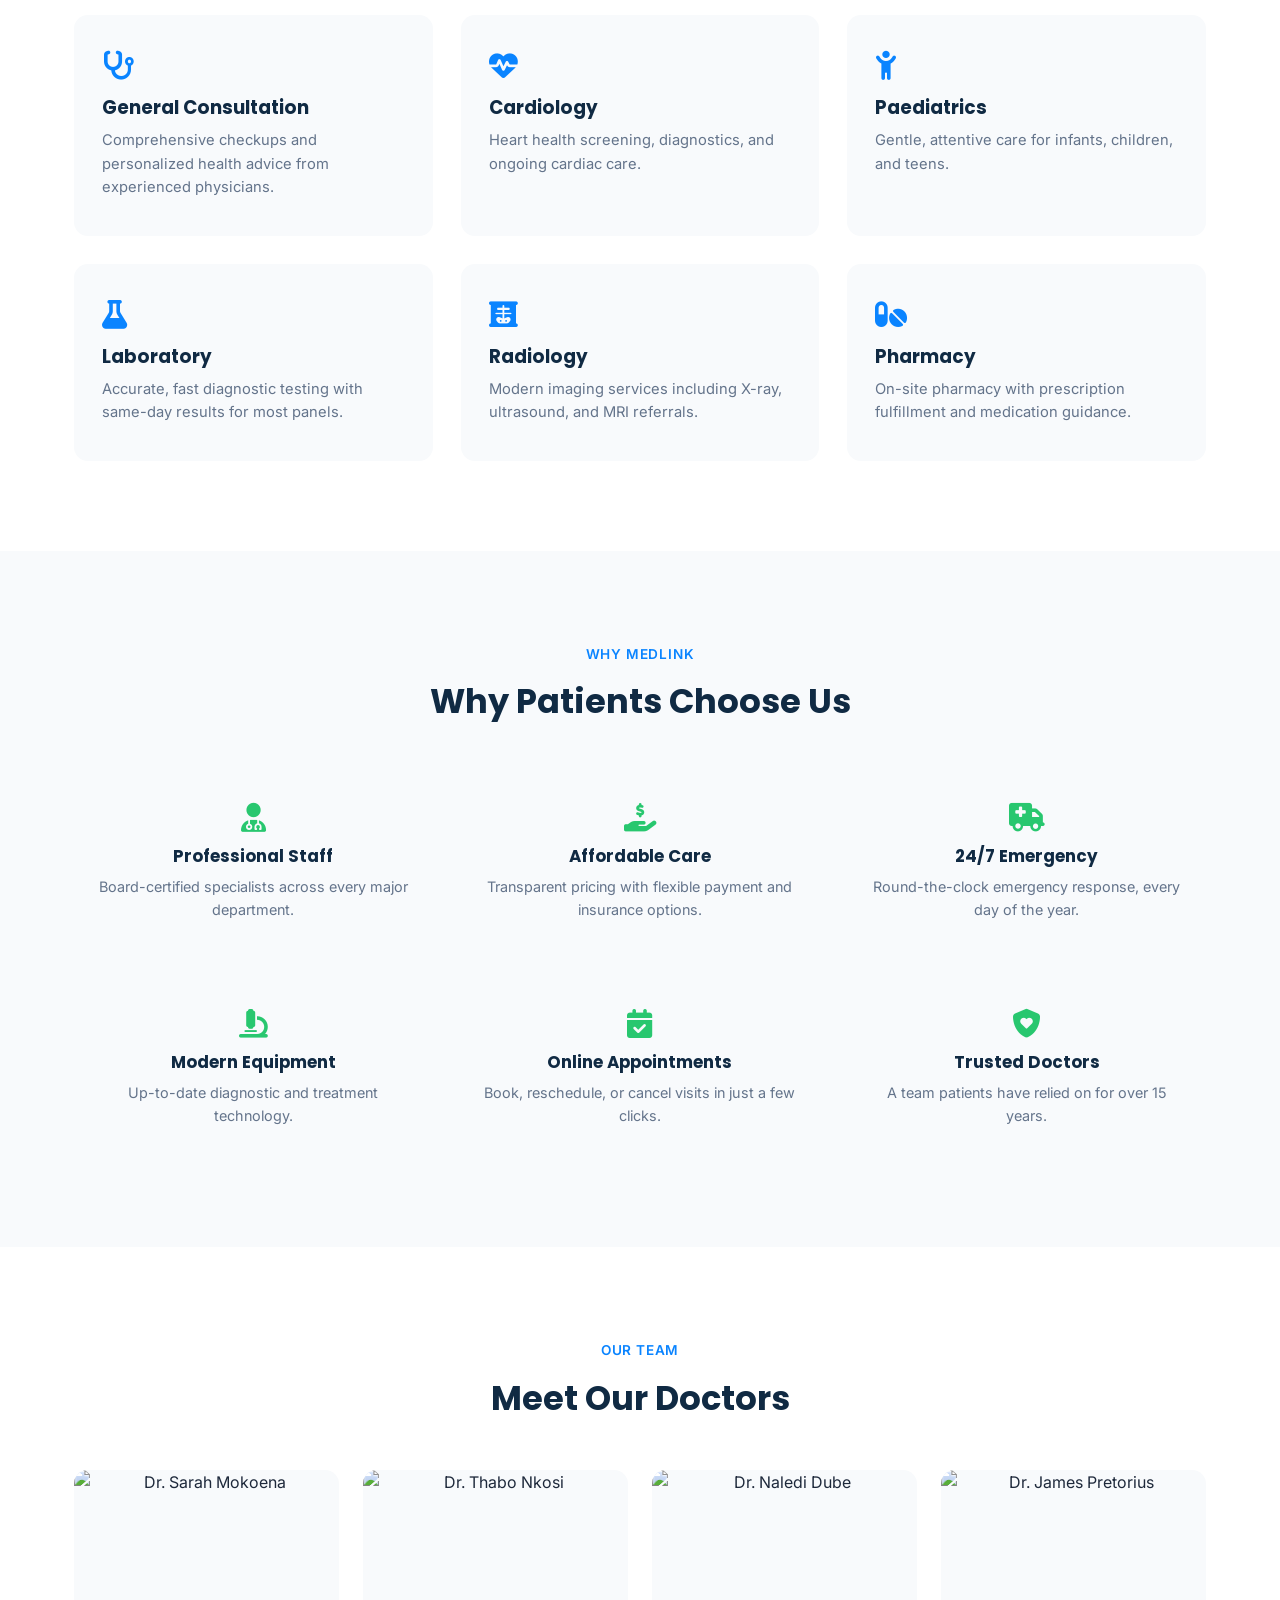
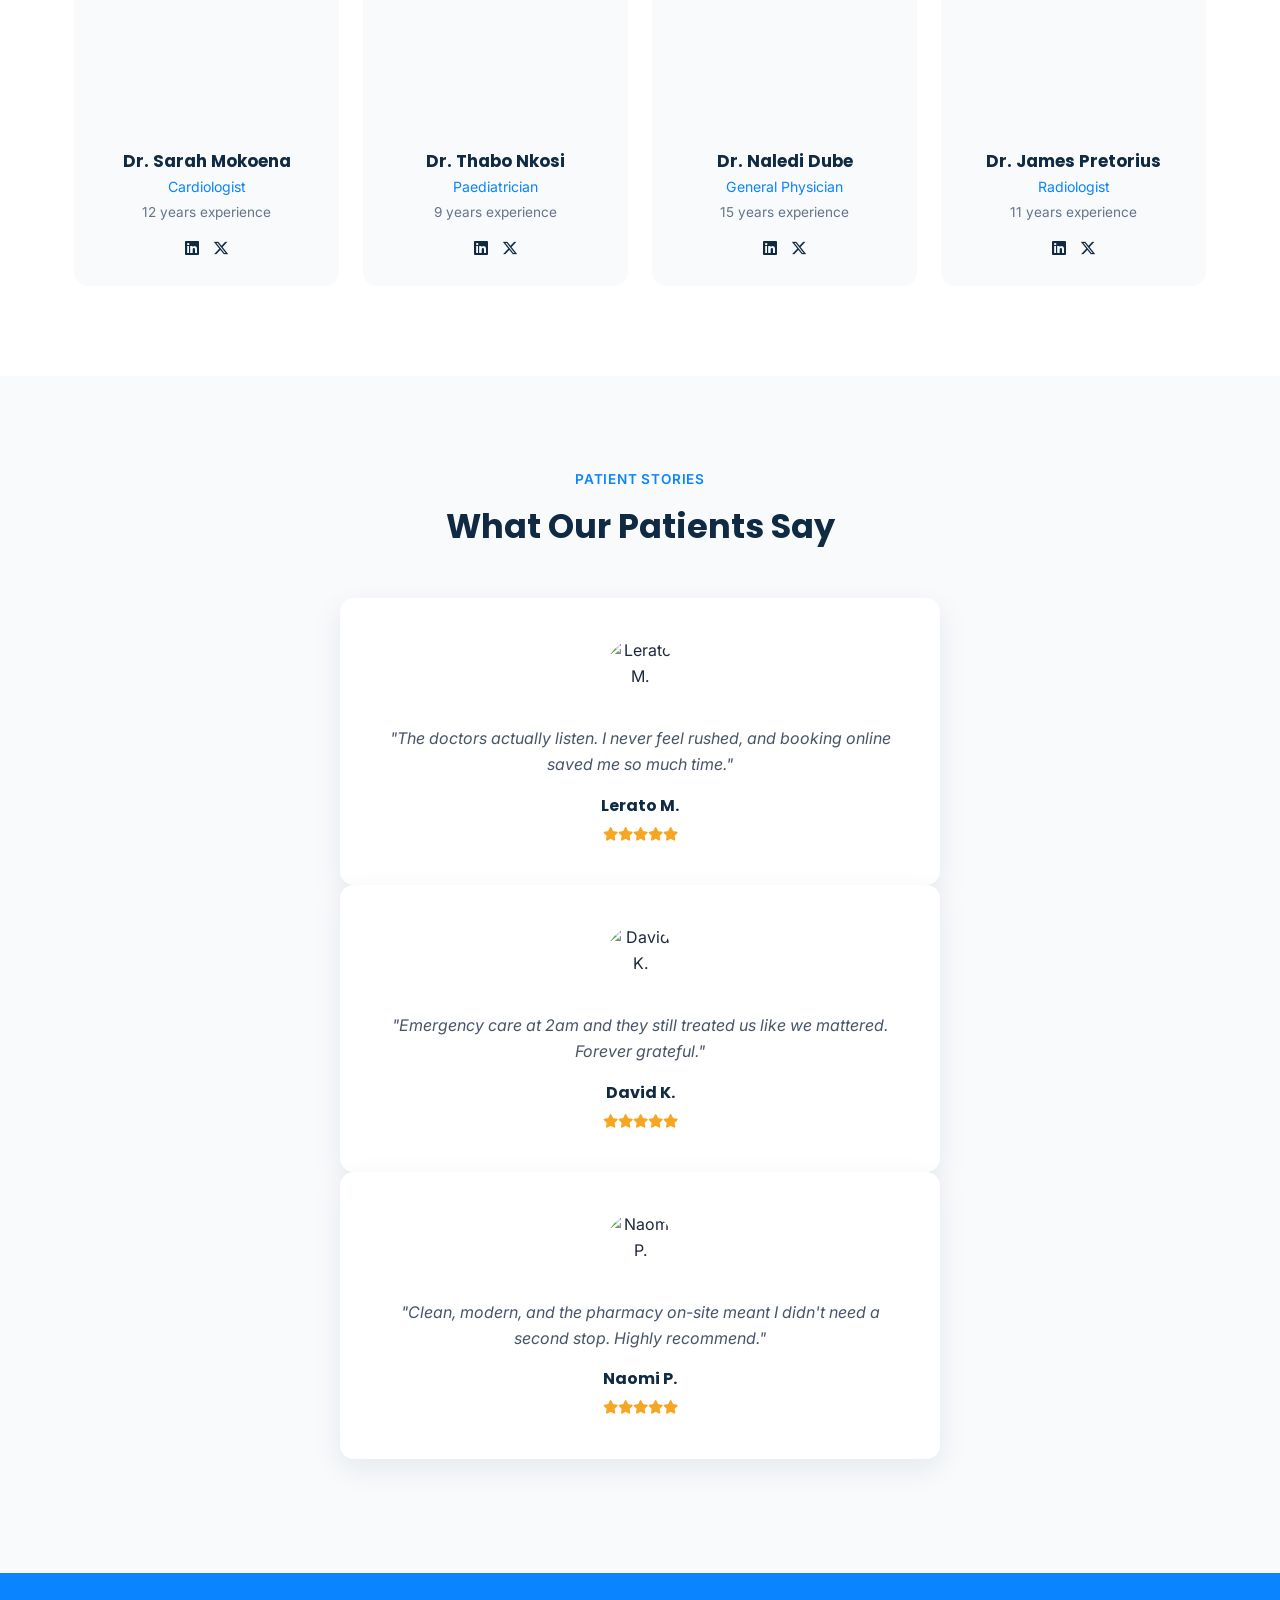
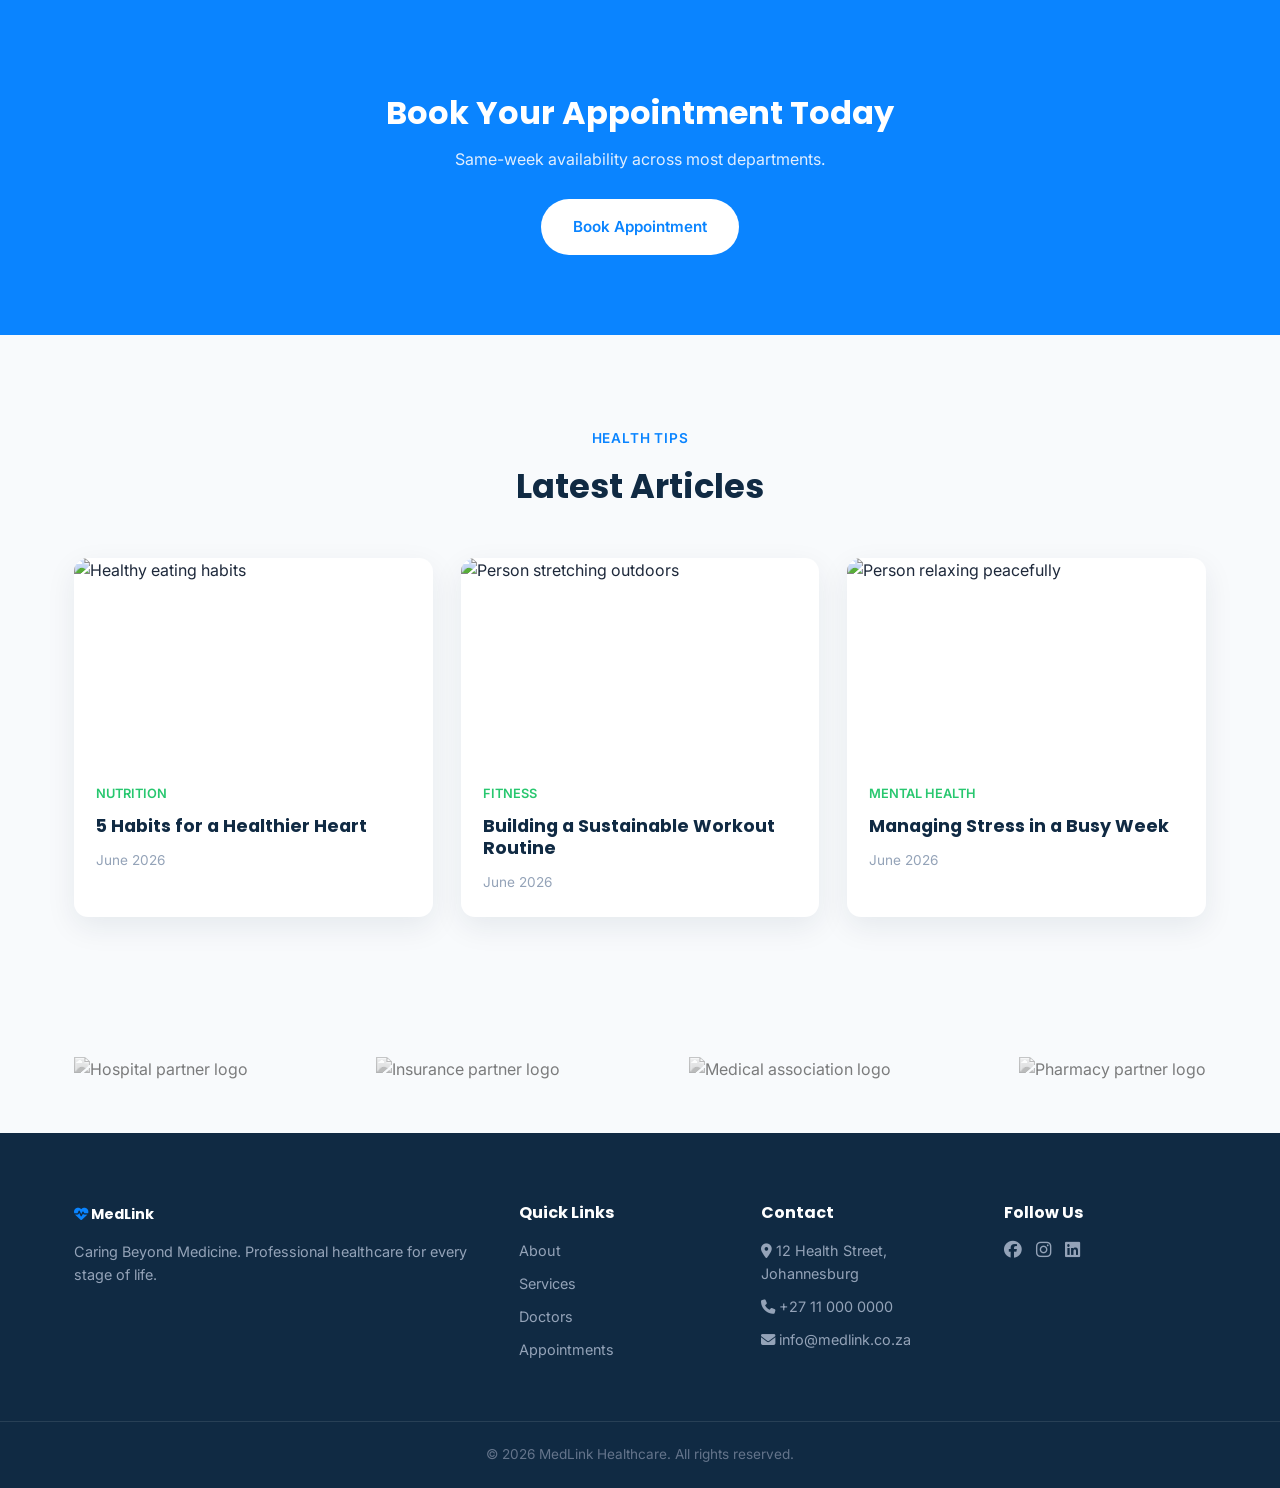
==== commit 09a76d8a: "Update index.html" ====
--- a/index.html
+++ b/index.html
@@ -71,7 +71,7 @@
       </div>
 
       <div class="hero-image" data-aos="fade-left">
-        <img src="assets/images/hero-doctor.jpg" alt="Doctor smiling with a patient at MedLink Healthcare">
+        <img src="assets/images/hero-doctor.png" alt="Doctor smiling with a patient at MedLink Healthcare">
         <!-- photo needed: warm, well-lit photo of a doctor (or doctor + patient) in a modern clinic setting, friendly expression, landscape orientation, at least 1000px wide -->
       </div>
     </div>
@@ -103,7 +103,7 @@
   <section class="about-preview">
     <div class="container about-grid">
       <div class="about-image" data-aos="fade-right">
-        <img src="assets/images/clinic-interior.jpg" alt="MedLink Healthcare clinic interior">
+        <img src="assets/images/clinic-interior.png" alt="MedLink Healthcare clinic interior">
         <!-- photo needed: bright, modern clinic interior or reception area, clean and welcoming, landscape orientation -->
       </div>
 
@@ -411,4 +411,4 @@
   <script src="assets/js/script.js"></script>
 
 </body>
-</html>+</html>
--- a/assets/css/style.css
+++ b/assets/css/style.css
@@ -886,4 +886,922 @@
   .timeline-item::before {
     left: -27px;
   }
-}+}
+
+/* ============================
+   SERVICES DETAILED
+============================ */
+.services-detailed-grid {
+  display: grid;
+  grid-template-columns: repeat(3, 1fr);
+  gap: 26px;
+}
+
+.service-detailed-card {
+  background: var(--white);
+  padding: 32px 26px;
+  border-radius: var(--radius);
+  box-shadow: var(--shadow);
+  transition: var(--transition);
+}
+
+.service-detailed-card:hover {
+  transform: translateY(-6px);
+}
+
+.service-detailed-card i {
+  font-size: 1.7rem;
+  color: var(--primary);
+  margin-bottom: 14px;
+}
+
+.service-detailed-card h3 {
+  font-size: 1.1rem;
+  margin-bottom: 8px;
+}
+
+.service-detailed-card p {
+  color: #64748b;
+  font-size: 0.9rem;
+  margin-bottom: 16px;
+}
+
+.service-detailed-card a {
+  color: var(--primary);
+  font-weight: 600;
+  font-size: 0.88rem;
+}
+
+.service-detailed-card a i {
+  font-size: 0.75rem;
+  margin: 0 0 0 4px;
+}
+
+/* ============================
+   PROCESS (booking steps)
+============================ */
+.services {
+  background: var(--white);
+}
+
+.process-grid {
+  display: grid;
+  grid-template-columns: repeat(3, 1fr);
+  gap: 30px;
+  text-align: center;
+}
+
+.process-number {
+  display: inline-block;
+  font-family: 'Poppins', sans-serif;
+  font-weight: 700;
+  font-size: 1.6rem;
+  color: var(--primary);
+  margin-bottom: 10px;
+}
+
+.process-step h3 {
+  font-size: 1.1rem;
+  margin-bottom: 8px;
+}
+
+.process-step p {
+  color: #64748b;
+  font-size: 0.9rem;
+}
+
+/* ============================
+   INSURANCE BANNER
+============================ */
+.insurance-banner {
+  background: var(--bg-light);
+}
+
+.insurance-content {
+  display: flex;
+  align-items: center;
+  gap: 24px;
+  flex-wrap: wrap;
+}
+
+.insurance-content i {
+  font-size: 2.4rem;
+  color: var(--green);
+}
+
+.insurance-content div {
+  flex: 1;
+}
+
+.insurance-content h3 {
+  font-size: 1.2rem;
+  margin-bottom: 6px;
+}
+
+.insurance-content p {
+  color: #64748b;
+  font-size: 0.92rem;
+}
+
+/* ============================
+   FAQ
+============================ */
+.faq-list {
+  max-width: 700px;
+  margin: 0 auto;
+}
+
+.faq-item {
+  border-bottom: 1px solid #e2e8f0;
+}
+
+.faq-question {
+  width: 100%;
+  background: none;
+  border: none;
+  text-align: left;
+  padding: 20px 0;
+  font-family: 'Poppins', sans-serif;
+  font-weight: 600;
+  font-size: 1rem;
+  color: var(--navy);
+  display: flex;
+  justify-content: space-between;
+  align-items: center;
+  cursor: pointer;
+}
+
+.faq-question i {
+  transition: var(--transition);
+  color: var(--primary);
+}
+
+.faq-item.open .faq-question i {
+  transform: rotate(180deg);
+}
+
+.faq-answer {
+  max-height: 0;
+  overflow: hidden;
+  transition: max-height 0.3s ease;
+}
+
+.faq-answer p {
+  color: #64748b;
+  font-size: 0.92rem;
+  padding-bottom: 18px;
+}
+
+/* ============================
+   RESPONSIVE ADDITIONS
+============================ */
+@media (max-width: 992px) {
+  .services-detailed-grid {
+    grid-template-columns: repeat(2, 1fr);
+  }
+
+  .process-grid {
+    grid-template-columns: 1fr;
+    gap: 40px;
+  }
+}
+
+@media (max-width: 768px) {
+  .services-detailed-grid {
+    grid-template-columns: 1fr;
+  }
+
+  .insurance-content {
+    flex-direction: column;
+    text-align: center;
+  }
+}
+
+/* ============================
+   DOCTOR FILTER TABS
+============================ */
+.doctor-filter {
+  padding: 40px 0 0;
+}
+
+.filter-tabs {
+  display: flex;
+  justify-content: center;
+  flex-wrap: wrap;
+  gap: 12px;
+}
+
+.filter-btn {
+  background: var(--white);
+  border: 2px solid #e2e8f0;
+  color: var(--text-dark);
+  padding: 10px 22px;
+  border-radius: 50px;
+  font-weight: 500;
+  font-size: 0.9rem;
+  cursor: pointer;
+  transition: var(--transition);
+}
+
+.filter-btn:hover {
+  border-color: var(--primary);
+  color: var(--primary);
+}
+
+.filter-btn.active {
+  background: var(--primary);
+  border-color: var(--primary);
+  color: var(--white);
+}
+
+/* ============================
+   DOCTORS DETAILED GRID
+============================ */
+.doctors-detailed-grid {
+  display: grid;
+  grid-template-columns: repeat(3, 1fr);
+  gap: 28px;
+}
+
+.doctor-detailed-card {
+  background: var(--white);
+  border-radius: var(--radius);
+  overflow: hidden;
+  box-shadow: var(--shadow);
+  transition: var(--transition);
+}
+
+.doctor-detailed-card.hidden {
+  display: none;
+}
+
+.doctor-detailed-card:hover {
+  transform: translateY(-6px);
+}
+
+.doctor-detailed-card img {
+  width: 100%;
+  height: 260px;
+  object-fit: cover;
+}
+
+.doctor-detailed-body {
+  padding: 24px;
+}
+
+.doctor-detailed-body h3 {
+  font-size: 1.1rem;
+}
+
+.doctor-specialty {
+  display: block;
+  color: var(--primary);
+  font-size: 0.88rem;
+  font-weight: 600;
+  margin: 4px 0 10px;
+}
+
+.doctor-qualifications {
+  font-size: 0.85rem;
+  color: #94a3b8;
+  margin-bottom: 10px;
+}
+
+.doctor-meta {
+  font-size: 0.85rem;
+  color: #64748b;
+  margin-bottom: 6px;
+}
+
+.doctor-meta i {
+  color: var(--green);
+  width: 16px;
+}
+
+.doctor-detailed-body .btn {
+  margin-top: 14px;
+  width: 100%;
+  text-align: center;
+}
+
+/* ============================
+   JOIN TEAM BANNER
+============================ */
+.join-team {
+  background: var(--bg-light);
+}
+
+.join-team-content {
+  display: flex;
+  align-items: center;
+  gap: 24px;
+  flex-wrap: wrap;
+}
+
+.join-team-content i {
+  font-size: 2.4rem;
+  color: var(--primary);
+}
+
+.join-team-content div {
+  flex: 1;
+}
+
+.join-team-content h3 {
+  font-size: 1.2rem;
+  margin-bottom: 6px;
+}
+
+.join-team-content p {
+  color: #64748b;
+  font-size: 0.92rem;
+}
+
+/* ============================
+   RESPONSIVE ADDITIONS
+============================ */
+@media (max-width: 992px) {
+  .doctors-detailed-grid {
+    grid-template-columns: repeat(2, 1fr);
+  }
+}
+
+@media (max-width: 768px) {
+  .doctors-detailed-grid {
+    grid-template-columns: 1fr;
+  }
+
+  .join-team-content {
+    flex-direction: column;
+    text-align: center;
+  }
+
+  .filter-tabs {
+    justify-content: flex-start;
+    overflow-x: auto;
+    padding-bottom: 6px;
+  }
+}
+
+/* ============================
+   APPOINTMENT LAYOUT
+============================ */
+.appointment-layout {
+  display: grid;
+  grid-template-columns: 2fr 1fr;
+  gap: 36px;
+  align-items: start;
+}
+
+.appointment-form-wrap {
+  background: var(--white);
+  border-radius: var(--radius);
+  box-shadow: var(--shadow);
+  padding: 40px;
+}
+
+.appointment-form h2 {
+  font-size: 1.4rem;
+  margin-bottom: 6px;
+}
+
+.form-subtext {
+  color: #94a3b8;
+  font-size: 0.88rem;
+  margin-bottom: 26px;
+}
+
+.form-row {
+  display: grid;
+  grid-template-columns: 1fr 1fr;
+  gap: 20px;
+}
+
+.form-group {
+  margin-bottom: 20px;
+}
+
+.form-group label {
+  display: block;
+  font-size: 0.88rem;
+  font-weight: 600;
+  color: var(--navy);
+  margin-bottom: 8px;
+}
+
+.form-group input,
+.form-group select,
+.form-group textarea {
+  width: 100%;
+  padding: 13px 16px;
+  border: 1.5px solid #e2e8f0;
+  border-radius: 10px;
+  font-family: 'Inter', sans-serif;
+  font-size: 0.95rem;
+  color: var(--text-dark);
+  background: var(--bg-light);
+  transition: var(--transition);
+}
+
+.form-group input:focus,
+.form-group select:focus,
+.form-group textarea:focus {
+  outline: none;
+  border-color: var(--primary);
+  background: var(--white);
+}
+
+.form-group textarea {
+  resize: vertical;
+}
+
+.btn-block {
+  width: 100%;
+  text-align: center;
+  border: none;
+}
+
+/* ============================
+   CONFIRMATION BOX
+============================ */
+.confirmation-box {
+  background: var(--white);
+  border-radius: var(--radius);
+  box-shadow: var(--shadow);
+  padding: 50px 40px;
+  text-align: center;
+}
+
+.confirmation-box i {
+  font-size: 3rem;
+  color: var(--green);
+  margin-bottom: 18px;
+}
+
+.confirmation-box h2 {
+  font-size: 1.4rem;
+  margin-bottom: 12px;
+}
+
+.confirmation-box p {
+  color: #64748b;
+  max-width: 460px;
+  margin: 0 auto 10px;
+}
+
+.confirmation-ref {
+  font-weight: 600;
+  color: var(--navy);
+}
+
+.confirmation-box .btn {
+  margin-top: 20px;
+}
+
+/* ============================
+   APPOINTMENT SIDEBAR
+============================ */
+.sidebar-card {
+  background: var(--white);
+  border-radius: var(--radius);
+  box-shadow: var(--shadow);
+  padding: 28px;
+  margin-bottom: 24px;
+}
+
+.sidebar-card h3 {
+  font-size: 1rem;
+  margin-bottom: 16px;
+  display: flex;
+  align-items: center;
+  gap: 8px;
+}
+
+.sidebar-card h3 i {
+  color: var(--primary);
+}
+
+.hours-list li {
+  display: flex;
+  justify-content: space-between;
+  font-size: 0.9rem;
+  color: #64748b;
+  padding: 8px 0;
+  border-bottom: 1px solid #f1f5f9;
+}
+
+.hours-list li:last-child {
+  border-bottom: none;
+}
+
+.sidebar-emergency {
+  background: #fff5f5;
+}
+
+.sidebar-emergency h3 i {
+  color: #e53e3e;
+}
+
+.sidebar-emergency p {
+  color: #64748b;
+  font-size: 0.9rem;
+  margin-bottom: 16px;
+}
+
+.info-list {
+  list-style: none;
+  font-size: 0.88rem;
+  color: #64748b;
+}
+
+.info-list li {
+  padding: 6px 0;
+  position: relative;
+  padding-left: 20px;
+}
+
+.info-list li::before {
+  content: '\2713';
+  position: absolute;
+  left: 0;
+  color: var(--green);
+  font-weight: 700;
+}
+
+/* ============================
+   RESPONSIVE ADDITIONS
+============================ */
+@media (max-width: 992px) {
+  .appointment-layout {
+    grid-template-columns: 1fr;
+  }
+}
+
+@media (max-width: 576px) {
+  .appointment-form-wrap {
+    padding: 28px 22px;
+  }
+
+  .form-row {
+    grid-template-columns: 1fr;
+  }
+}
+
+/* ============================
+   BLOG LAYOUT
+============================ */
+.blog-layout {
+  display: grid;
+  grid-template-columns: 2.2fr 1fr;
+  gap: 36px;
+  align-items: start;
+}
+
+.blog-detailed-grid {
+  display: grid;
+  grid-template-columns: repeat(2, 1fr);
+  gap: 26px;
+}
+
+.blog-detailed-grid .blog-card img {
+  height: 190px;
+}
+
+.blog-card-body p {
+  color: #64748b;
+  font-size: 0.88rem;
+  margin: 10px 0 14px;
+}
+
+.blog-read-more {
+  color: var(--primary);
+  font-weight: 600;
+  font-size: 0.85rem;
+}
+
+.blog-read-more i {
+  font-size: 0.7rem;
+  margin-left: 4px;
+}
+
+/* ============================
+   PAGINATION
+============================ */
+.pagination {
+  display: flex;
+  justify-content: center;
+  gap: 10px;
+  margin-top: 40px;
+}
+
+.page-btn {
+  width: 40px;
+  height: 40px;
+  border-radius: 50%;
+  border: 1.5px solid #e2e8f0;
+  background: var(--white);
+  color: var(--text-dark);
+  font-weight: 600;
+  cursor: pointer;
+  transition: var(--transition);
+}
+
+.page-btn:hover,
+.page-btn.active {
+  background: var(--primary);
+  border-color: var(--primary);
+  color: var(--white);
+}
+
+.page-next {
+  border-radius: 50px;
+  width: auto;
+  padding: 0 18px;
+}
+
+/* ============================
+   BLOG SIDEBAR
+============================ */
+.search-form {
+  display: flex;
+  gap: 8px;
+}
+
+.search-form input {
+  flex: 1;
+  padding: 12px 14px;
+  border: 1.5px solid #e2e8f0;
+  border-radius: 10px;
+  font-size: 0.9rem;
+  background: var(--bg-light);
+}
+
+.search-form input:focus {
+  outline: none;
+  border-color: var(--primary);
+}
+
+.search-form button {
+  width: 44px;
+  border-radius: 10px;
+  border: none;
+  background: var(--primary);
+  color: var(--white);
+  cursor: pointer;
+}
+
+.category-list {
+  list-style: none;
+}
+
+.category-btn {
+  width: 100%;
+  background: none;
+  border: none;
+  text-align: left;
+  display: flex;
+  justify-content: space-between;
+  padding: 10px 0;
+  font-size: 0.9rem;
+  color: #64748b;
+  cursor: pointer;
+  border-bottom: 1px solid #f1f5f9;
+  transition: var(--transition);
+}
+
+.category-btn:hover,
+.category-btn.active {
+  color: var(--primary);
+}
+
+.category-btn span {
+  background: var(--bg-light);
+  padding: 2px 9px;
+  border-radius: 50px;
+  font-size: 0.78rem;
+}
+
+.recent-post {
+  display: flex;
+  gap: 12px;
+  margin-bottom: 16px;
+  align-items: center;
+}
+
+.recent-post img {
+  width: 60px;
+  height: 60px;
+  border-radius: 10px;
+  object-fit: cover;
+  flex-shrink: 0;
+}
+
+.recent-post h4 {
+  font-size: 0.88rem;
+  line-height: 1.3;
+}
+
+.recent-post span {
+  font-size: 0.78rem;
+  color: #94a3b8;
+}
+
+.sidebar-newsletter {
+  background: var(--navy);
+}
+
+.sidebar-newsletter h3,
+.sidebar-newsletter h3 i {
+  color: var(--white);
+}
+
+.sidebar-newsletter p {
+  color: #94a3b8;
+  font-size: 0.88rem;
+  margin-bottom: 16px;
+}
+
+.newsletter-form input {
+  width: 100%;
+  padding: 12px 14px;
+  border: none;
+  border-radius: 10px;
+  margin-bottom: 12px;
+  font-size: 0.9rem;
+}
+
+/* ============================
+   RESPONSIVE ADDITIONS
+============================ */
+@media (max-width: 992px) {
+  .blog-layout {
+    grid-template-columns: 1fr;
+  }
+}
+
+@media (max-width: 576px) {
+  .blog-detailed-grid {
+    grid-template-columns: 1fr;
+  }
+}
+
+/* ============================
+   QUICK CONTACT CARDS
+============================ */
+.quick-contact-grid {
+  display: grid;
+  grid-template-columns: repeat(4, 1fr);
+  gap: 24px;
+}
+
+.quick-contact-card {
+  background: var(--white);
+  border-radius: var(--radius);
+  box-shadow: var(--shadow);
+  padding: 30px 24px;
+  text-align: center;
+}
+
+.quick-contact-card i {
+  font-size: 1.7rem;
+  color: var(--primary);
+  margin-bottom: 14px;
+}
+
+.quick-contact-card h3 {
+  font-size: 1rem;
+  margin-bottom: 8px;
+}
+
+.quick-contact-card p {
+  color: #64748b;
+  font-size: 0.88rem;
+}
+
+.quick-contact-card a {
+  color: #64748b;
+}
+
+/* ============================
+   CONTACT LAYOUT
+============================ */
+.contact-layout {
+  display: grid;
+  grid-template-columns: 1fr 1.2fr;
+  gap: 36px;
+  align-items: stretch;
+}
+
+.contact-map {
+  border-radius: var(--radius);
+  overflow: hidden;
+  box-shadow: var(--shadow);
+  min-height: 480px;
+}
+
+.contact-form-wrap {
+  background: var(--white);
+  border-radius: var(--radius);
+  box-shadow: var(--shadow);
+  padding: 40px;
+}
+
+/* ============================
+   EMERGENCY BANNER
+============================ */
+.emergency-banner {
+  background: #fff5f5;
+}
+
+.emergency-content {
+  display: flex;
+  align-items: center;
+  gap: 24px;
+  flex-wrap: wrap;
+}
+
+.emergency-content i {
+  font-size: 2.4rem;
+  color: #e53e3e;
+}
+
+.emergency-content div {
+  flex: 1;
+}
+
+.emergency-content h3 {
+  font-size: 1.2rem;
+  margin-bottom: 6px;
+}
+
+.emergency-content p {
+  color: #64748b;
+  font-size: 0.92rem;
+}
+
+/* ============================
+   WHATSAPP FLOATING BUTTON
+============================ */
+.whatsapp-float {
+  position: fixed;
+  bottom: 26px;
+  right: 26px;
+  width: 56px;
+  height: 56px;
+  background: #25D366;
+  border-radius: 50%;
+  display: flex;
+  align-items: center;
+  justify-content: center;
+  box-shadow: 0 6px 18px rgba(0, 0, 0, 0.2);
+  z-index: 999;
+  transition: var(--transition);
+}
+
+.whatsapp-float:hover {
+  transform: scale(1.08);
+}
+
+.whatsapp-float i {
+  color: var(--white);
+  font-size: 1.7rem;
+}
+
+/* ============================
+   RESPONSIVE ADDITIONS
+============================ */
+@media (max-width: 992px) {
+  .quick-contact-grid {
+    grid-template-columns: repeat(2, 1fr);
+  }
+
+  .contact-layout {
+    grid-template-columns: 1fr;
+  }
+
+  .contact-map {
+    min-height: 320px;
+  }
+}
+
+@media (max-width: 576px) {
+  .quick-contact-grid {
+    grid-template-columns: 1fr;
+  }
+
+  .contact-form-wrap {
+    padding: 28px 22px;
+  }
+
+  .emergency-content {
+    flex-direction: column;
+    text-align: center;
+  }
+
+  .whatsapp-float {
+    bottom: 18px;
+    right: 18px;
+    width: 50px;
+    height: 50px;
+  }
+}
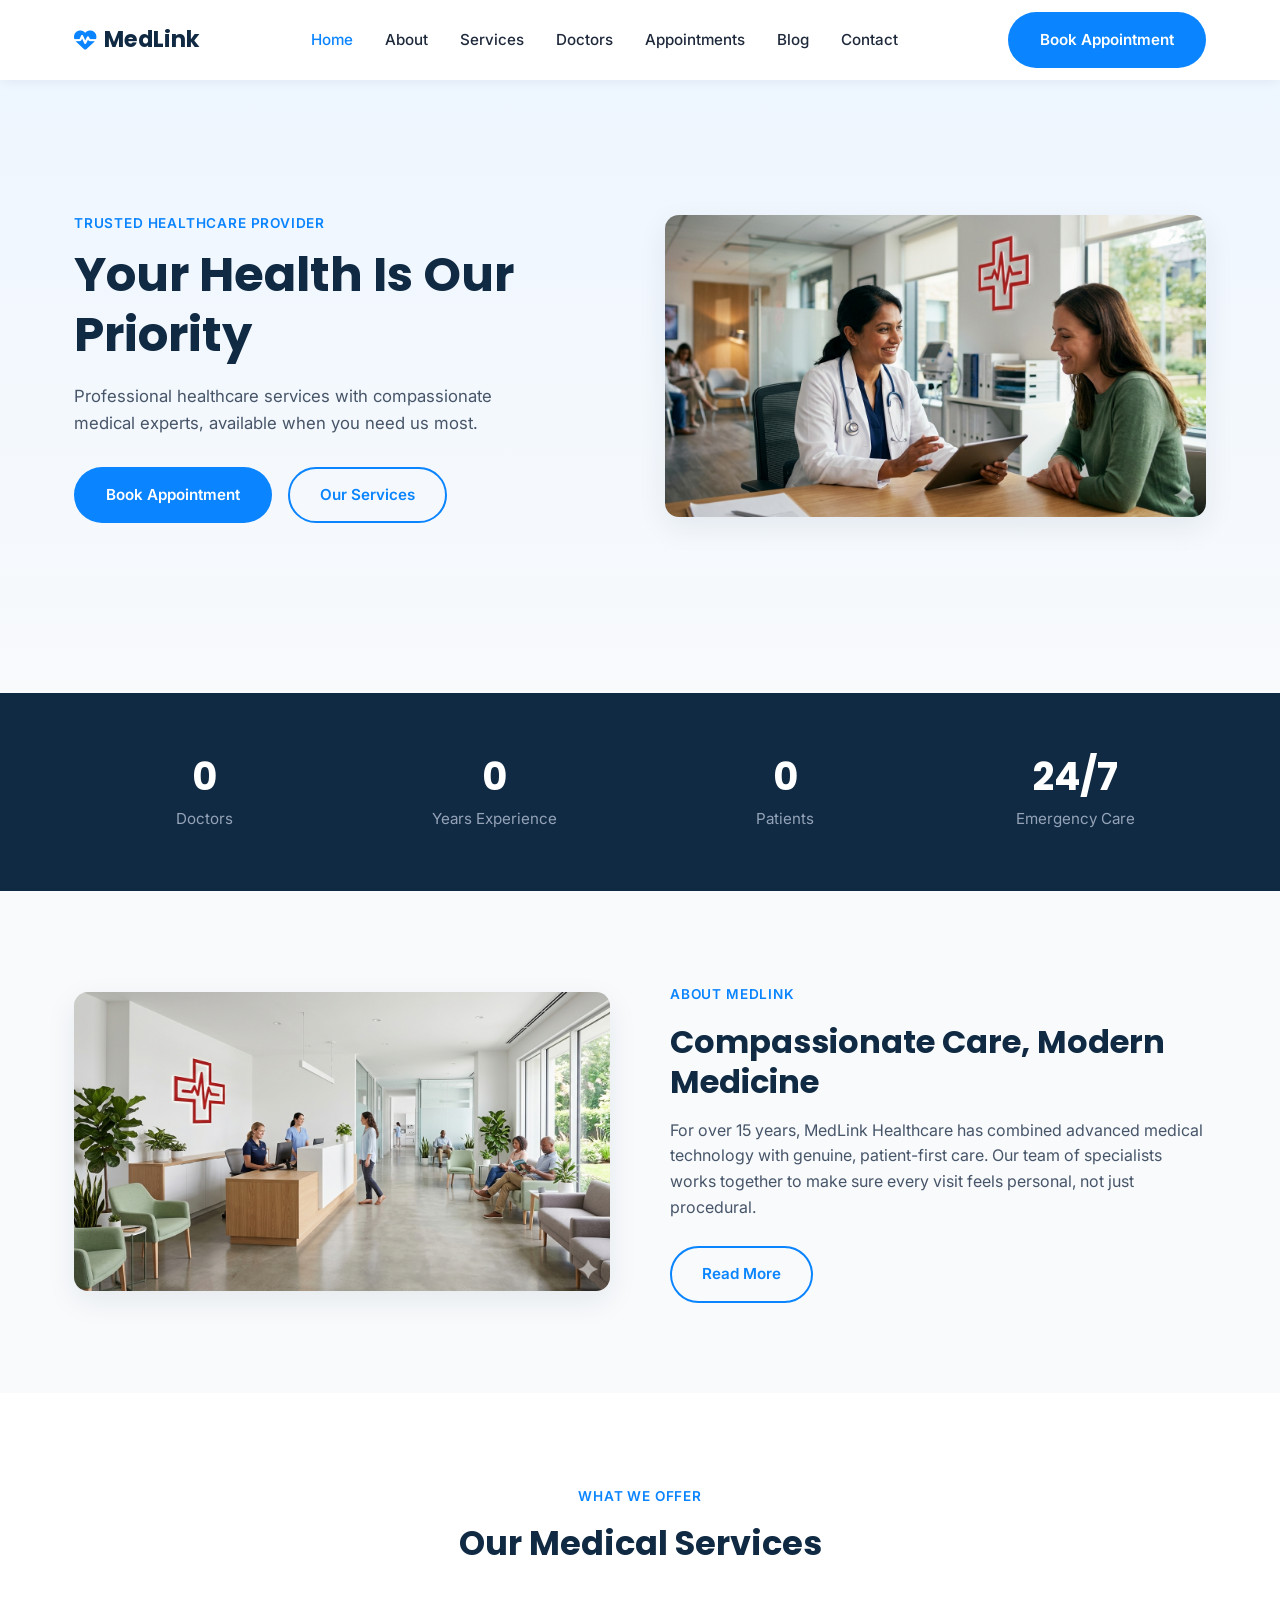
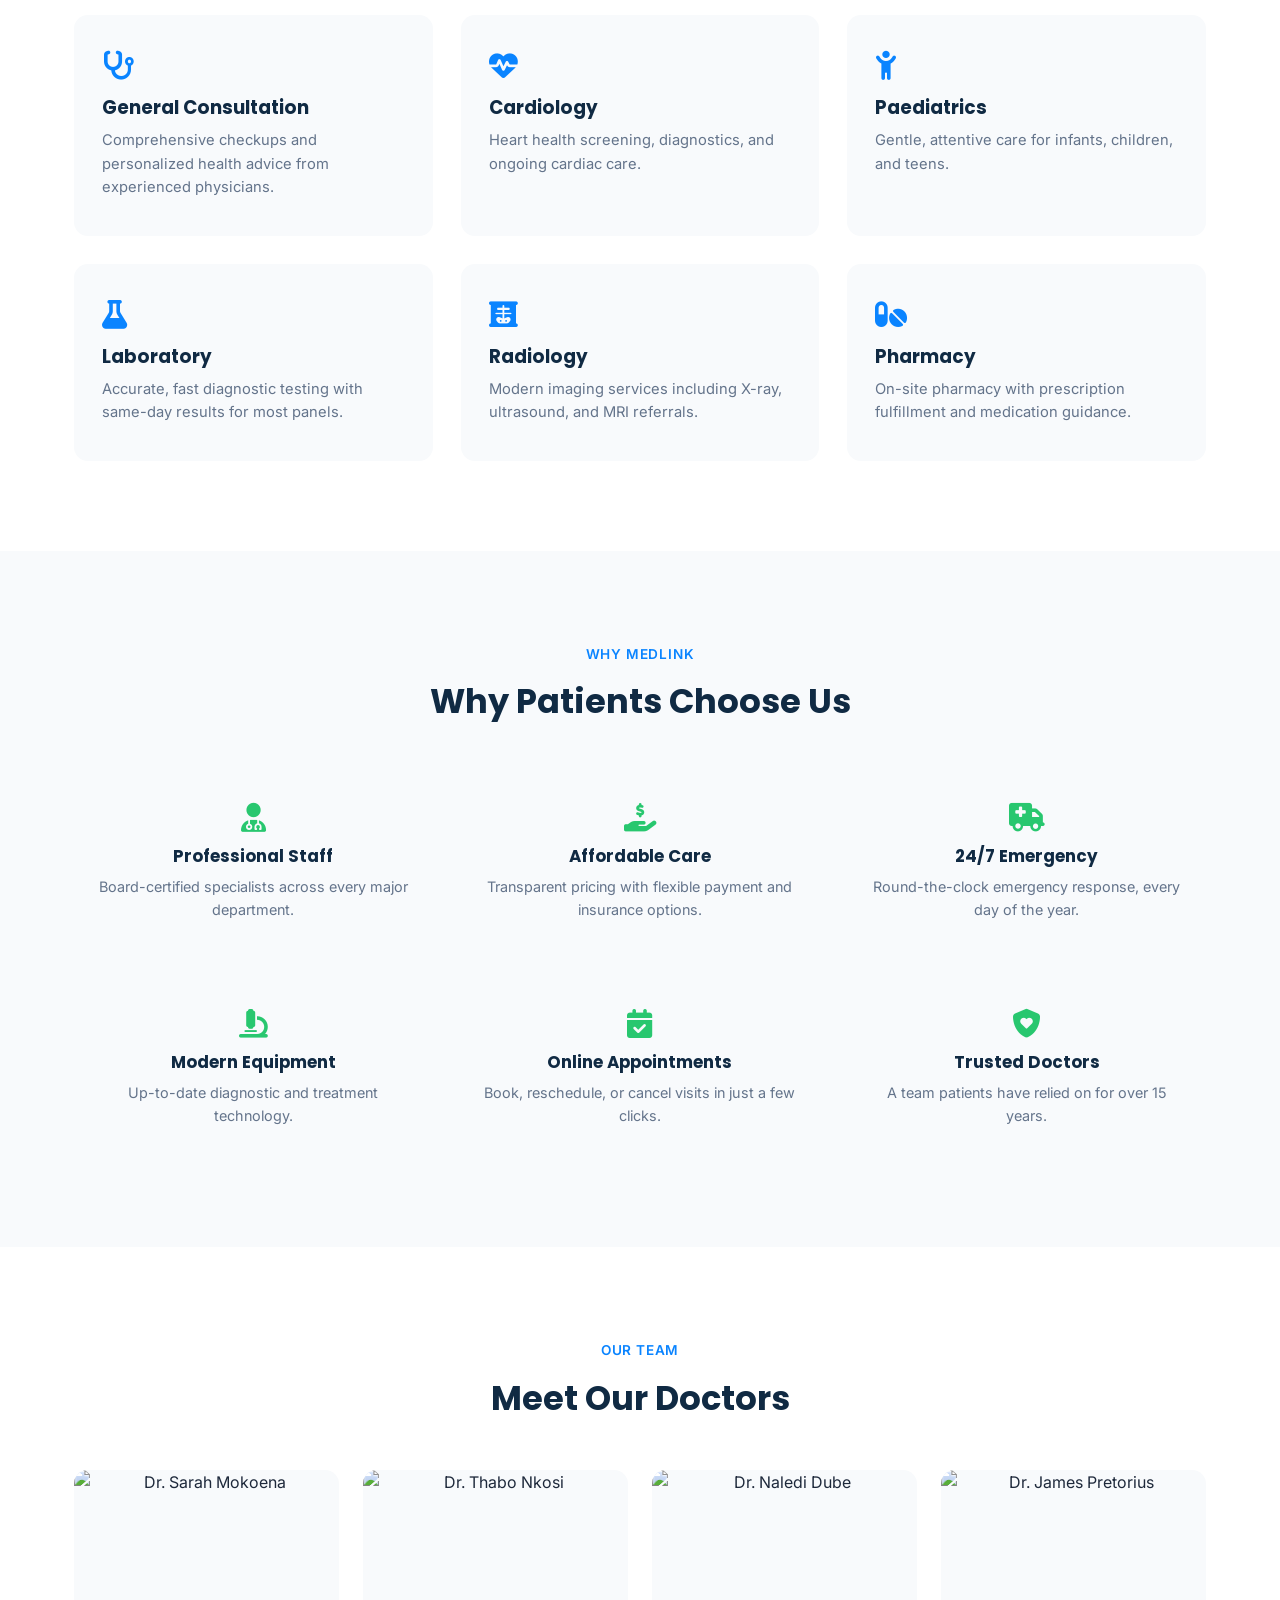
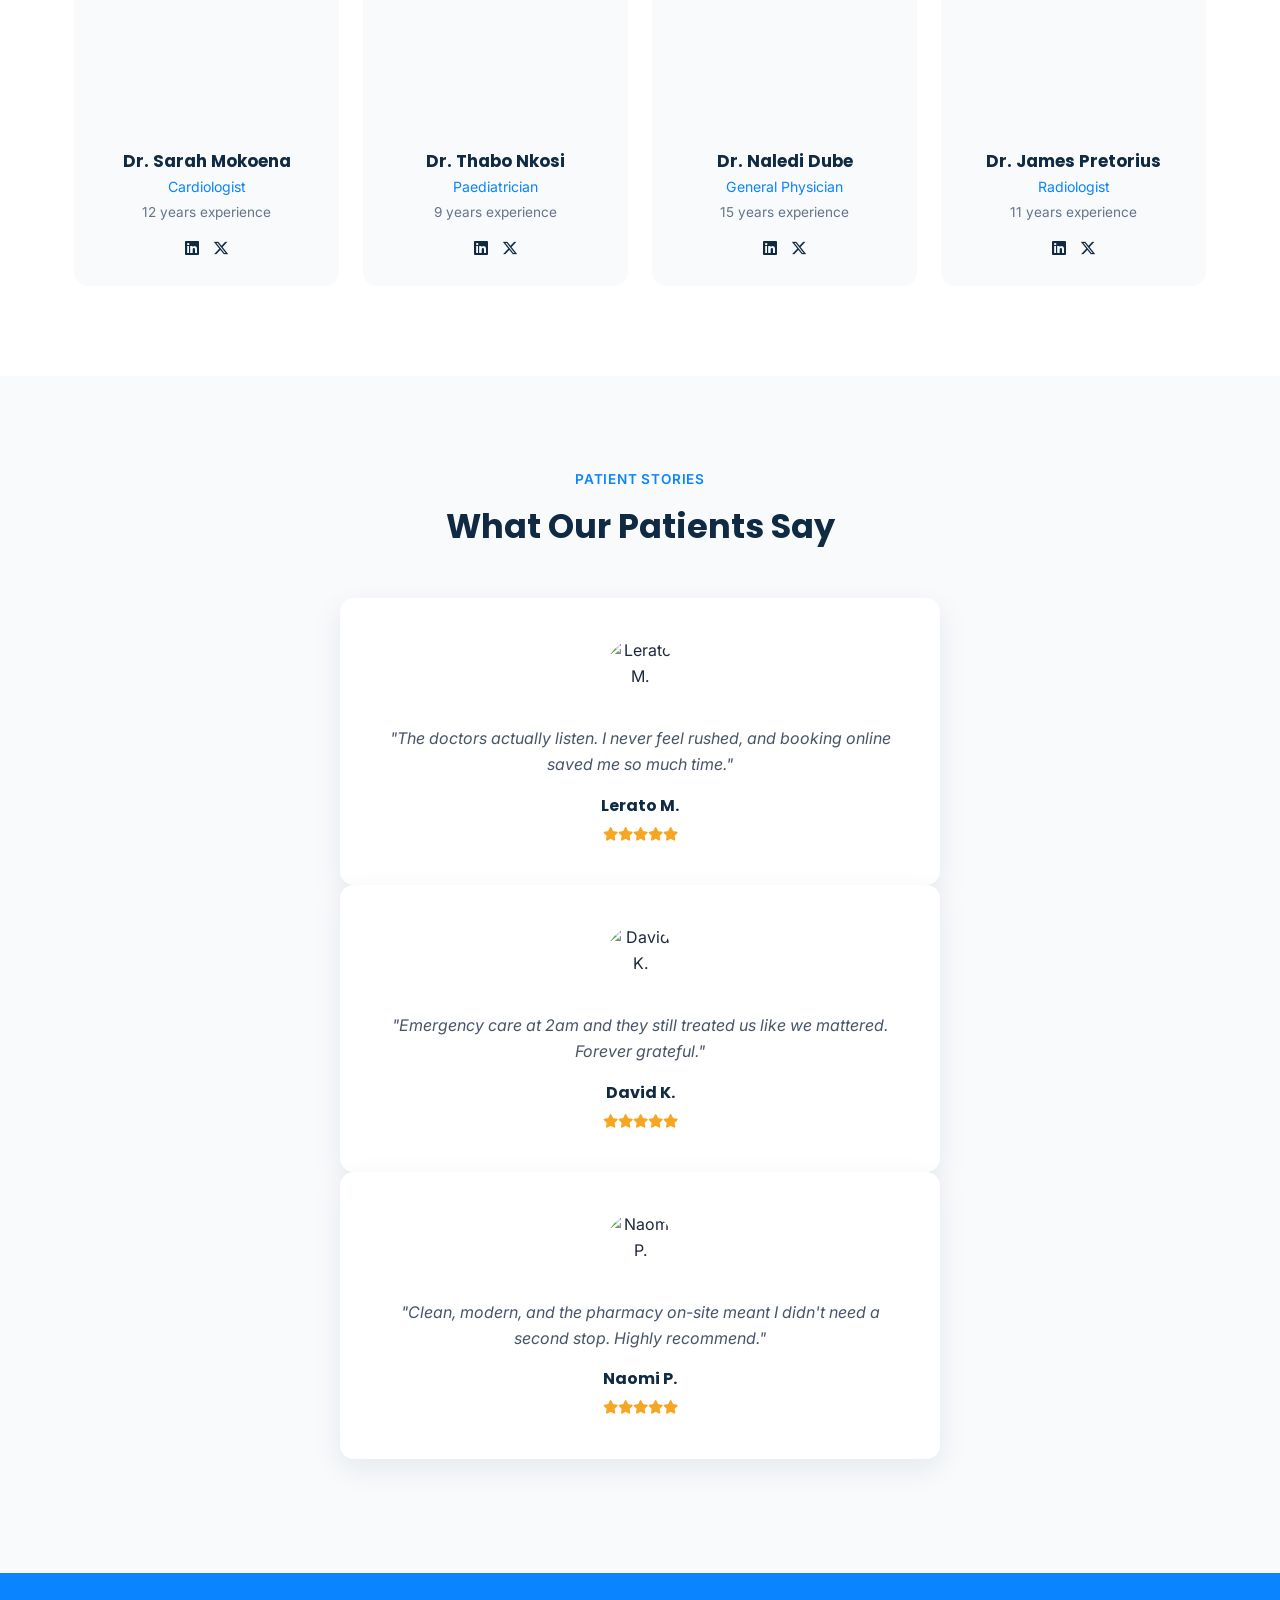
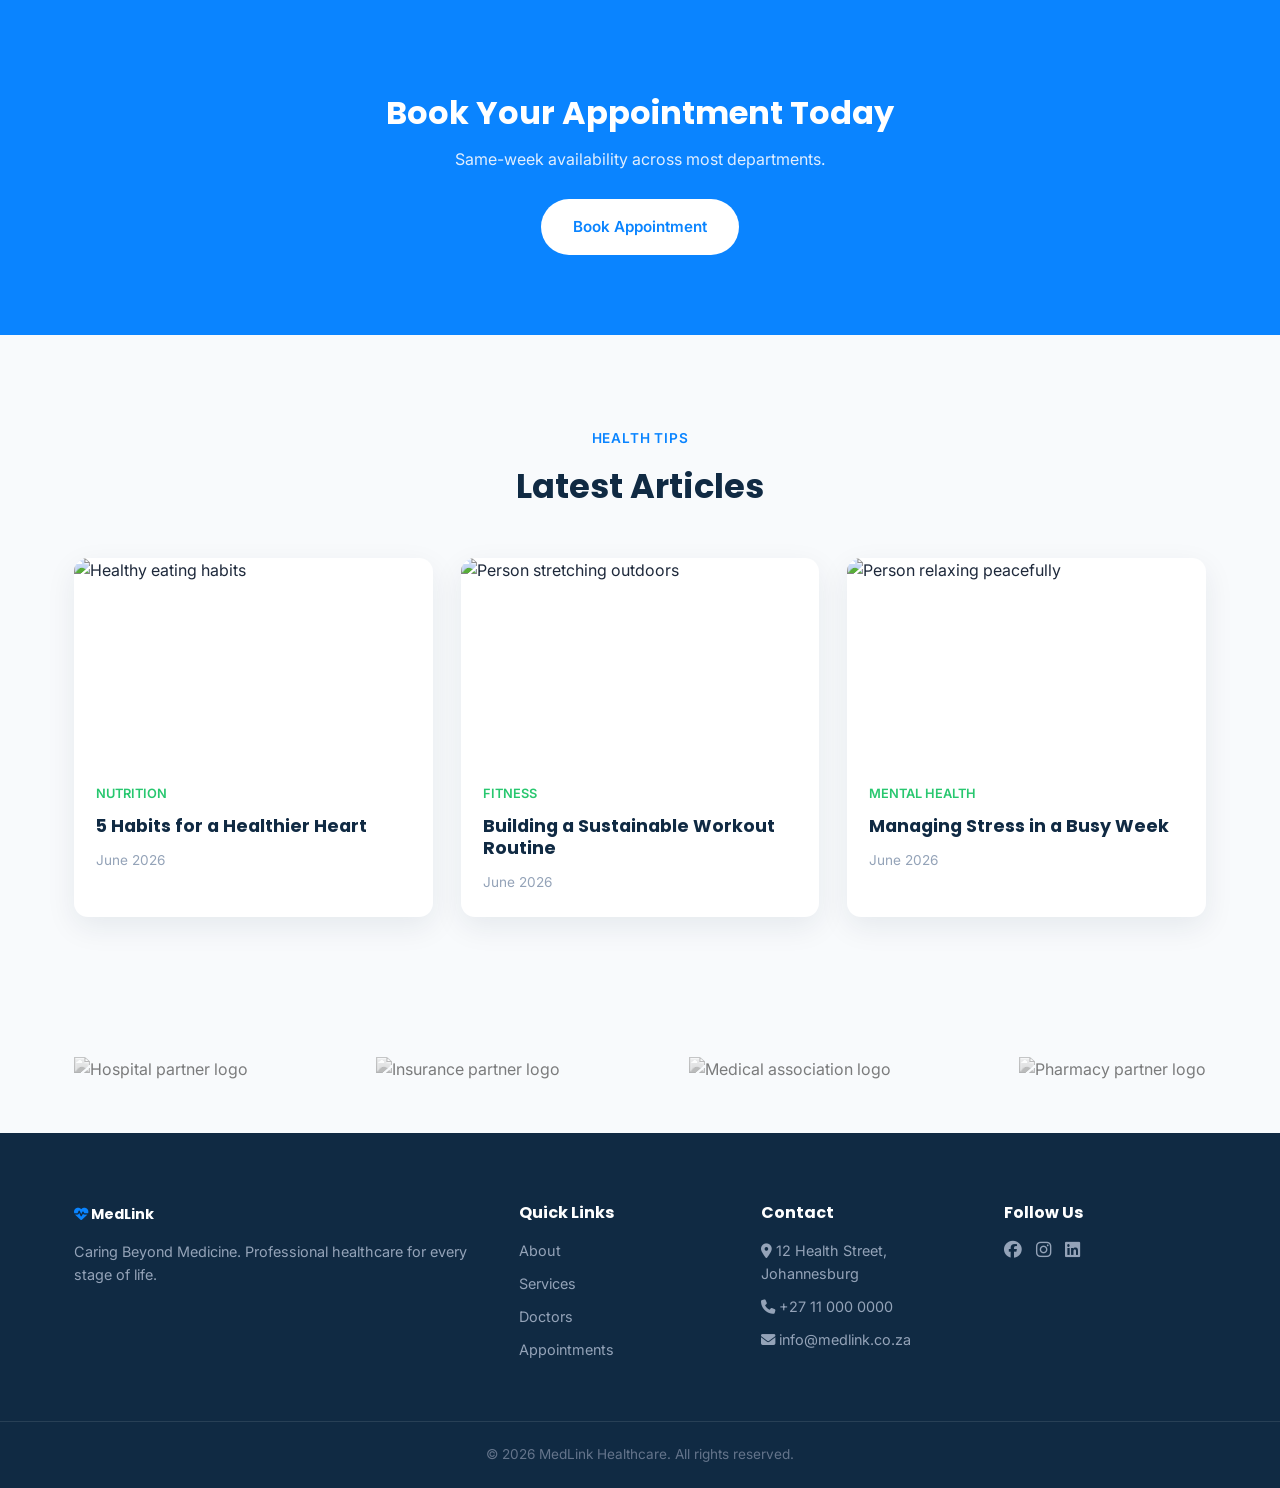
==== commit 6ffc5f4c: "Update index.html" ====
--- a/index.html
+++ b/index.html
@@ -212,7 +212,7 @@
 
       <div class="doctors-grid">
         <div class="doctor-card" data-aos="fade-up">
-          <img src="assets/images/doctor-1.jpg" alt="Dr. Sarah Mokoena">
+          <img src="assets/images/doctor-1.png" alt="Dr. Sarah Mokoena">
           <!-- photo needed: professional headshot/portrait of a female doctor in scrubs or white coat, friendly smile, neutral or clinic background, square or portrait orientation -->
           <h3>Dr. Sarah Mokoena</h3>
           <span>Cardiologist</span>
@@ -223,7 +223,7 @@
           </div>
         </div>
         <div class="doctor-card" data-aos="fade-up" data-aos-delay="100">
-          <img src="assets/images/doctor-2.jpg" alt="Dr. Thabo Nkosi">
+          <img src="assets/images/doctor-2.png" alt="Dr. Thabo Nkosi">
           <!-- photo needed: professional headshot/portrait of a male doctor in scrubs or white coat, friendly smile, neutral or clinic background, square or portrait orientation -->
           <h3>Dr. Thabo Nkosi</h3>
           <span>Paediatrician</span>
@@ -234,7 +234,7 @@
           </div>
         </div>
         <div class="doctor-card" data-aos="fade-up" data-aos-delay="200">
-          <img src="assets/images/doctor-3.jpg" alt="Dr. Naledi Dube">
+          <img src="assets/images/doctor-3.png" alt="Dr. Naledi Dube">
           <!-- photo needed: professional headshot/portrait of a female doctor in scrubs or white coat, friendly smile, neutral or clinic background, square or portrait orientation -->
           <h3>Dr. Naledi Dube</h3>
           <span>General Physician</span>
@@ -245,7 +245,7 @@
           </div>
         </div>
         <div class="doctor-card" data-aos="fade-up" data-aos-delay="300">
-          <img src="assets/images/doctor-4.jpg" alt="Dr. James Pretorius">
+          <img src="assets/images/doctor-4.png" alt="Dr. James Pretorius">
           <!-- photo needed: professional headshot/portrait of a male doctor in scrubs or white coat, friendly smile, neutral or clinic background, square or portrait orientation -->
           <h3>Dr. James Pretorius</h3>
           <span>Radiologist</span>
@@ -270,21 +270,21 @@
       <div class="swiper testimonial-swiper" data-aos="fade-up">
         <div class="swiper-wrapper">
           <div class="swiper-slide testimonial-card">
-            <img src="assets/images/patient-1.jpg" alt="Lerato M.">
+            <img src="assets/images/patient-1.png" alt="Lerato M.">
             <!-- photo needed: friendly headshot of a patient (any gender), casual clothing, warm smile, square orientation -->
             <p>"The doctors actually listen. I never feel rushed, and booking online saved me so much time."</p>
             <h4>Lerato M.</h4>
             <div class="stars"><i class="fa-solid fa-star"></i><i class="fa-solid fa-star"></i><i class="fa-solid fa-star"></i><i class="fa-solid fa-star"></i><i class="fa-solid fa-star"></i></div>
           </div>
           <div class="swiper-slide testimonial-card">
-            <img src="assets/images/patient-2.jpg" alt="David K.">
+            <img src="assets/images/patient-2.png" alt="David K.">
             <!-- photo needed: friendly headshot of a patient (any gender), casual clothing, warm smile, square orientation -->
             <p>"Emergency care at 2am and they still treated us like we mattered. Forever grateful."</p>
             <h4>David K.</h4>
             <div class="stars"><i class="fa-solid fa-star"></i><i class="fa-solid fa-star"></i><i class="fa-solid fa-star"></i><i class="fa-solid fa-star"></i><i class="fa-solid fa-star"></i></div>
           </div>
           <div class="swiper-slide testimonial-card">
-            <img src="assets/images/patient-3.jpg" alt="Naomi P.">
+            <img src="assets/images/patient-3.png" alt="Naomi P.">
             <!-- photo needed: friendly headshot of a patient (any gender), casual clothing, warm smile, square orientation -->
             <p>"Clean, modern, and the pharmacy on-site meant I didn't need a second stop. Highly recommend."</p>
             <h4>Naomi P.</h4>
@@ -320,7 +320,7 @@
 
       <div class="blog-grid">
         <article class="blog-card" data-aos="fade-up">
-          <img src="assets/images/blog-1.jpg" alt="Healthy eating habits">
+          <img src="assets/images/blog-1.png" alt="Healthy eating habits">
           <!-- photo needed: fresh, colorful healthy food / nutrition flatlay, landscape orientation -->
           <div class="blog-card-body">
             <span class="blog-category">Nutrition</span>
@@ -329,7 +329,7 @@
           </div>
         </article>
         <article class="blog-card" data-aos="fade-up" data-aos-delay="100">
-          <img src="assets/images/blog-2.jpg" alt="Person stretching outdoors">
+          <img src="assets/images/blog-2.png" alt="Person stretching outdoors">
           <!-- photo needed: person exercising or stretching outdoors, active lifestyle, landscape orientation -->
           <div class="blog-card-body">
             <span class="blog-category">Fitness</span>
@@ -338,7 +338,7 @@
           </div>
         </article>
         <article class="blog-card" data-aos="fade-up" data-aos-delay="200">
-          <img src="assets/images/blog-3.jpg" alt="Person relaxing peacefully">
+          <img src="assets/images/blog-3.png" alt="Person relaxing peacefully">
           <!-- photo needed: calm, peaceful scene representing mental wellbeing (person relaxing, nature, meditation), landscape orientation -->
           <div class="blog-card-body">
             <span class="blog-category">Mental Health</span>
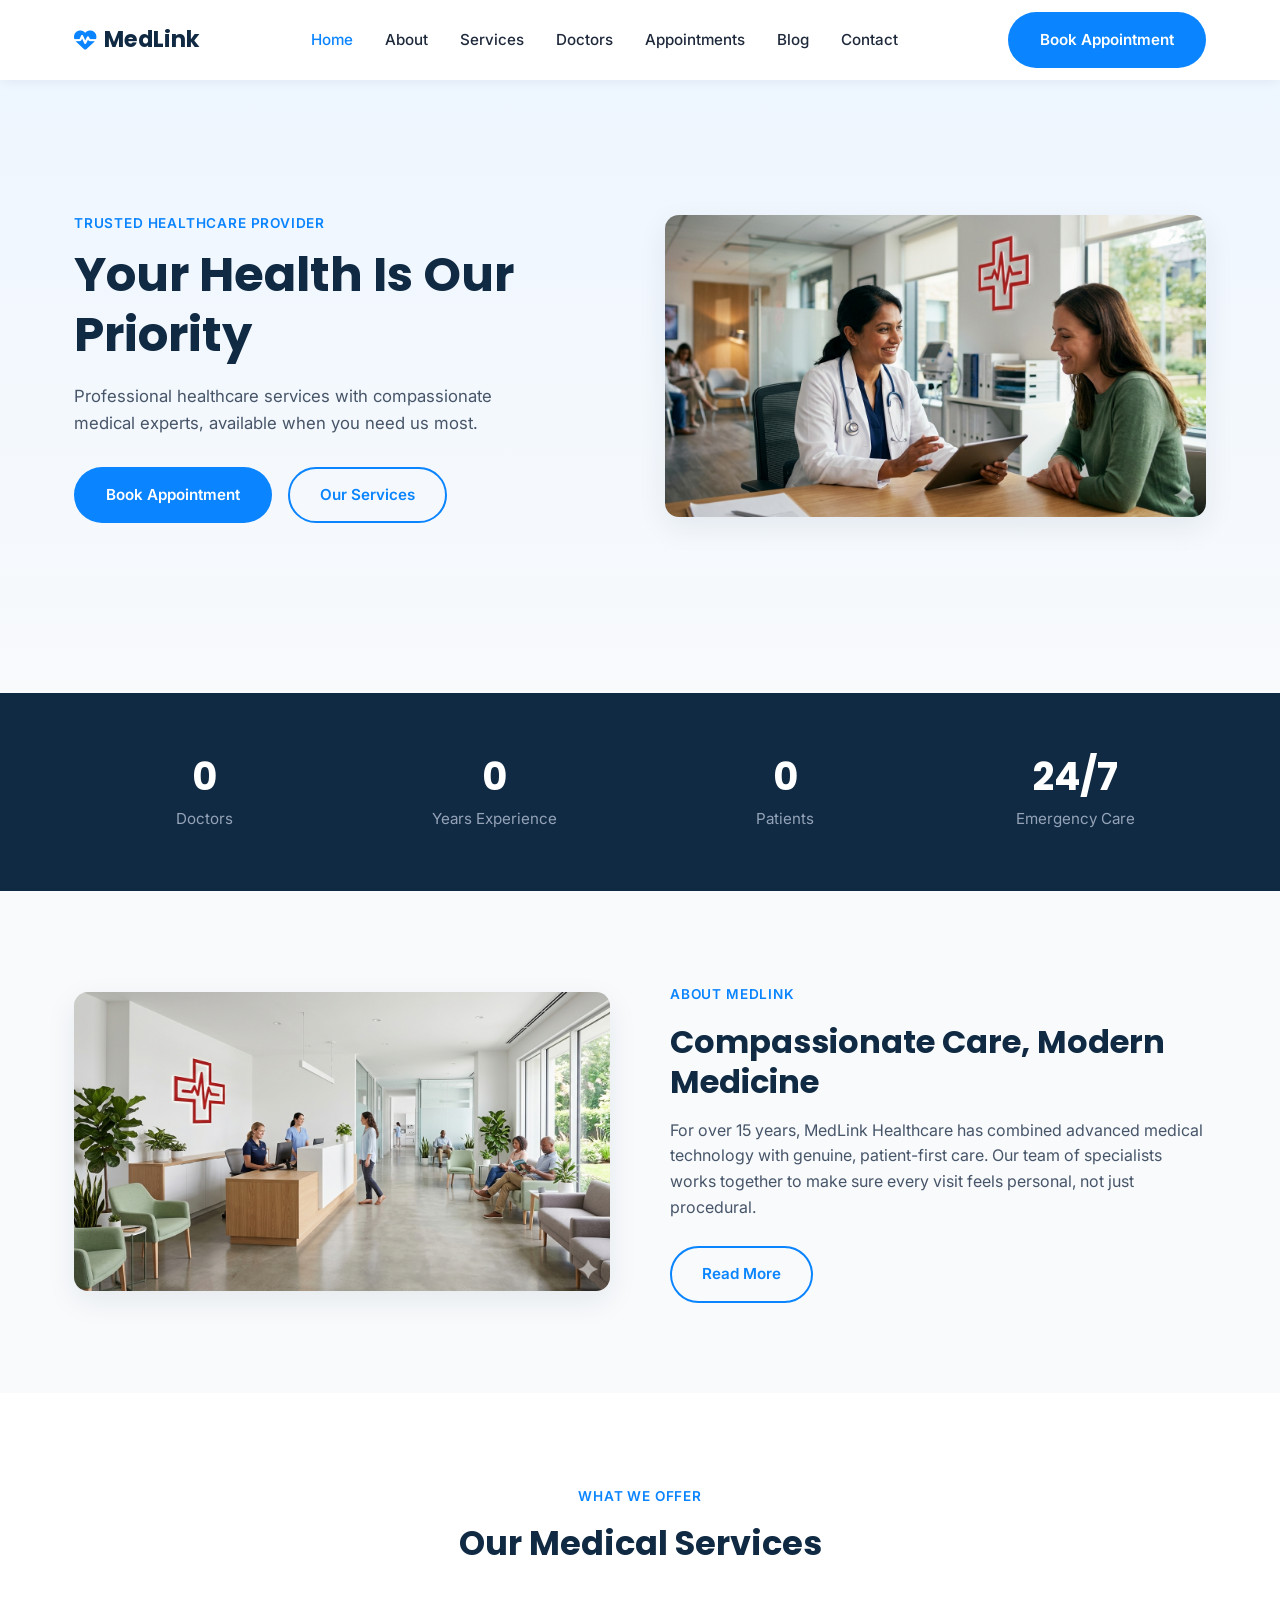
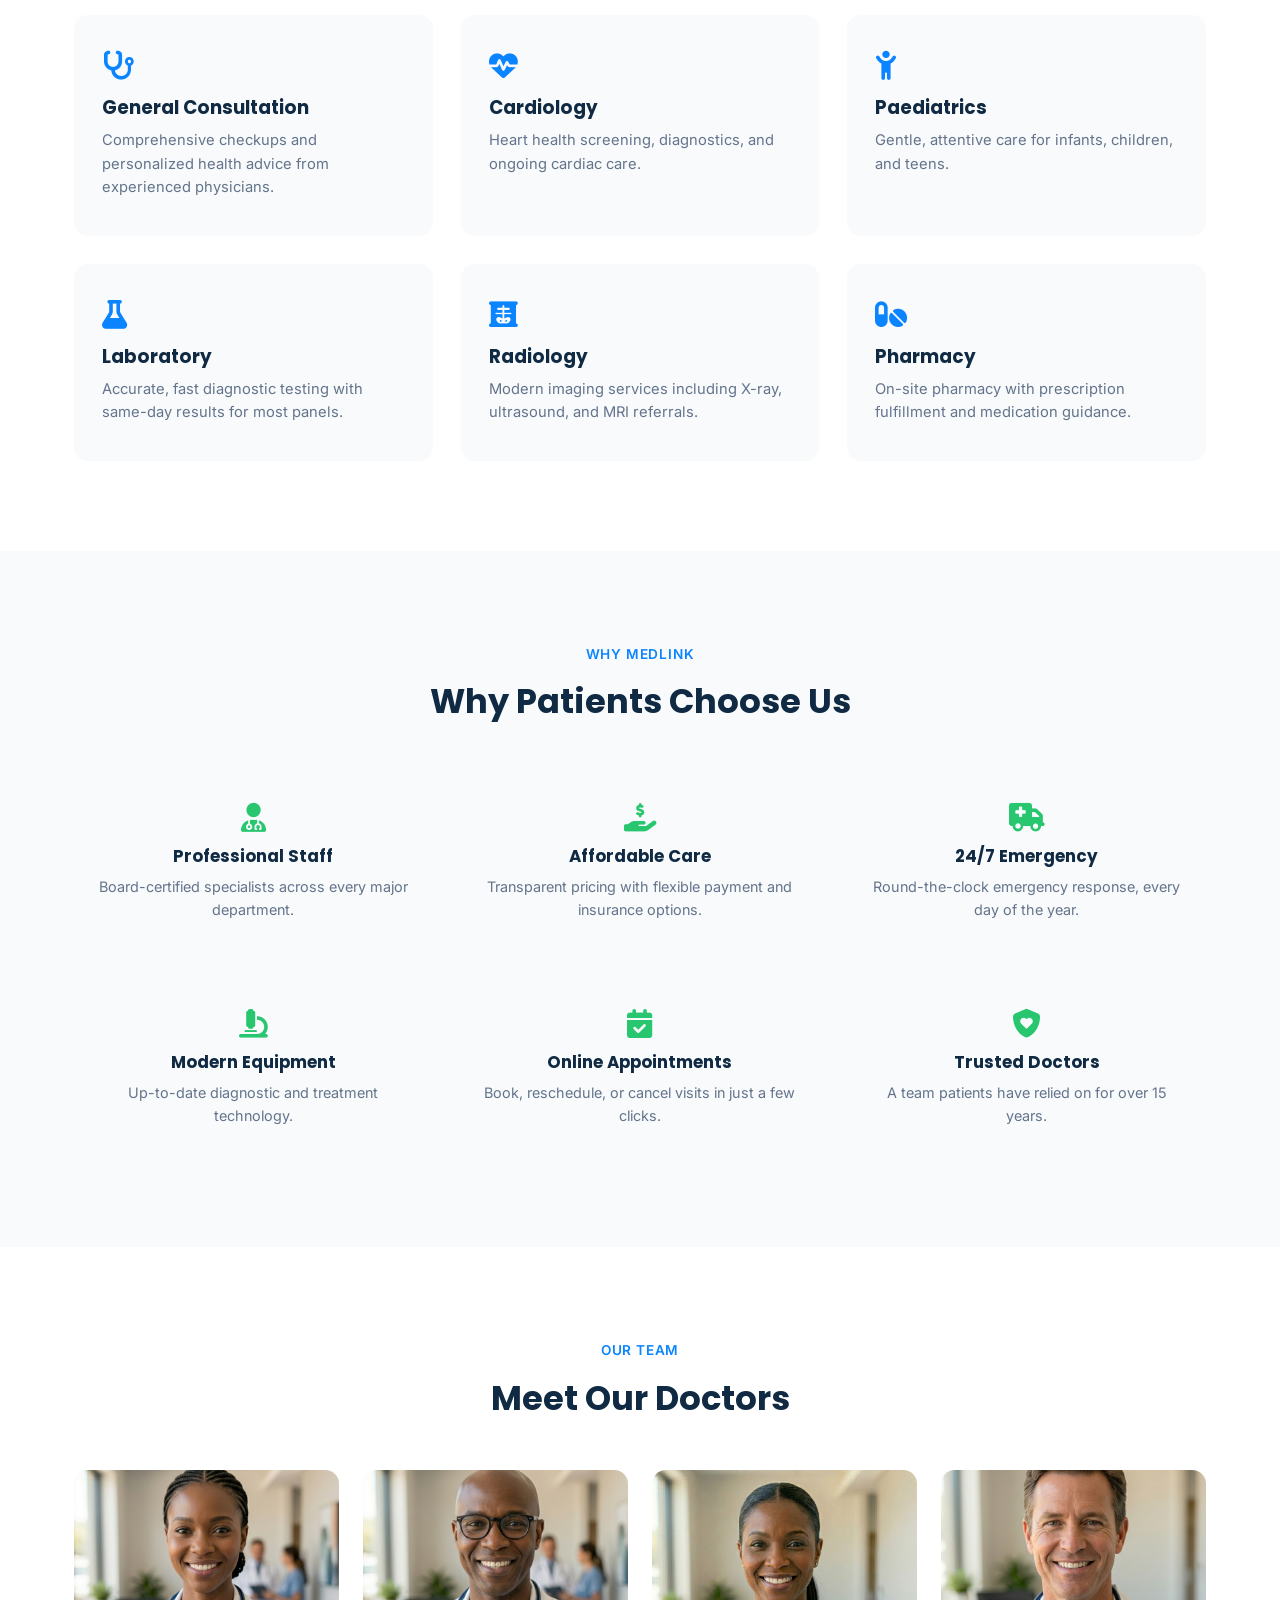
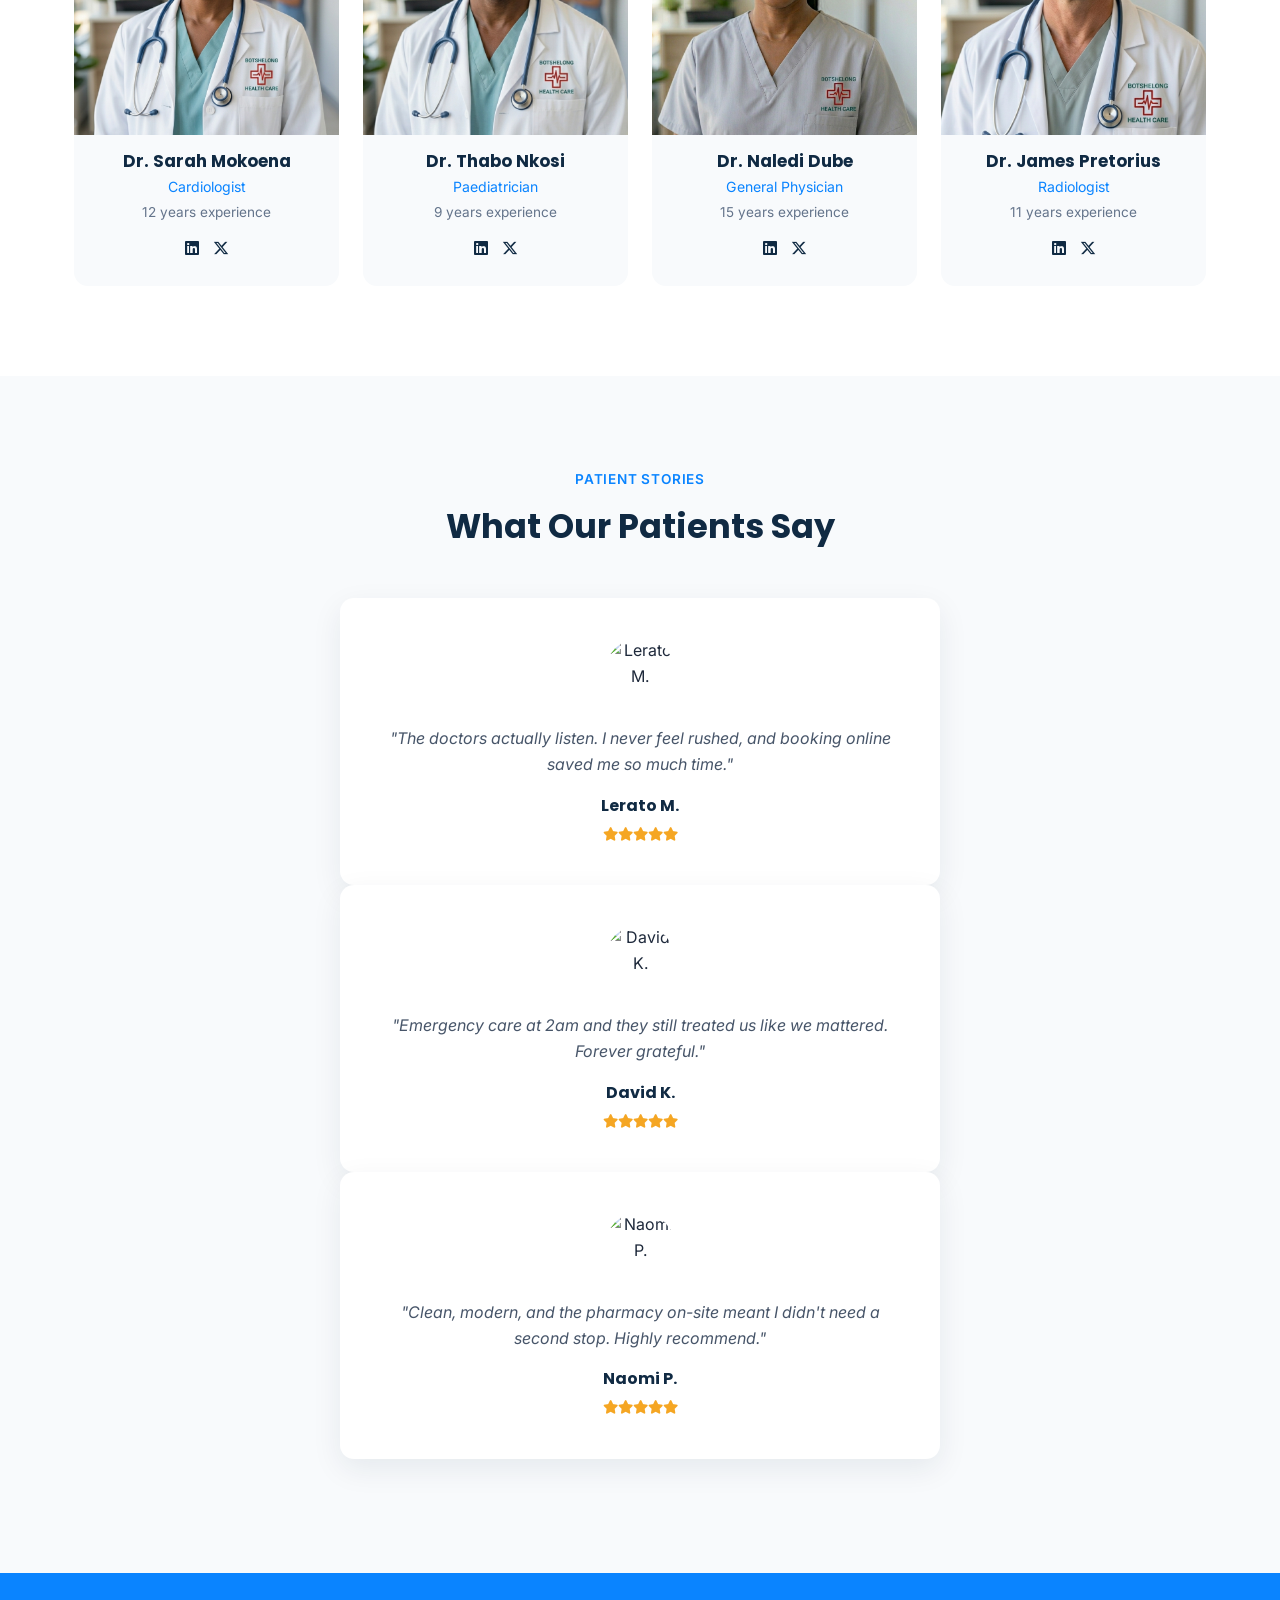
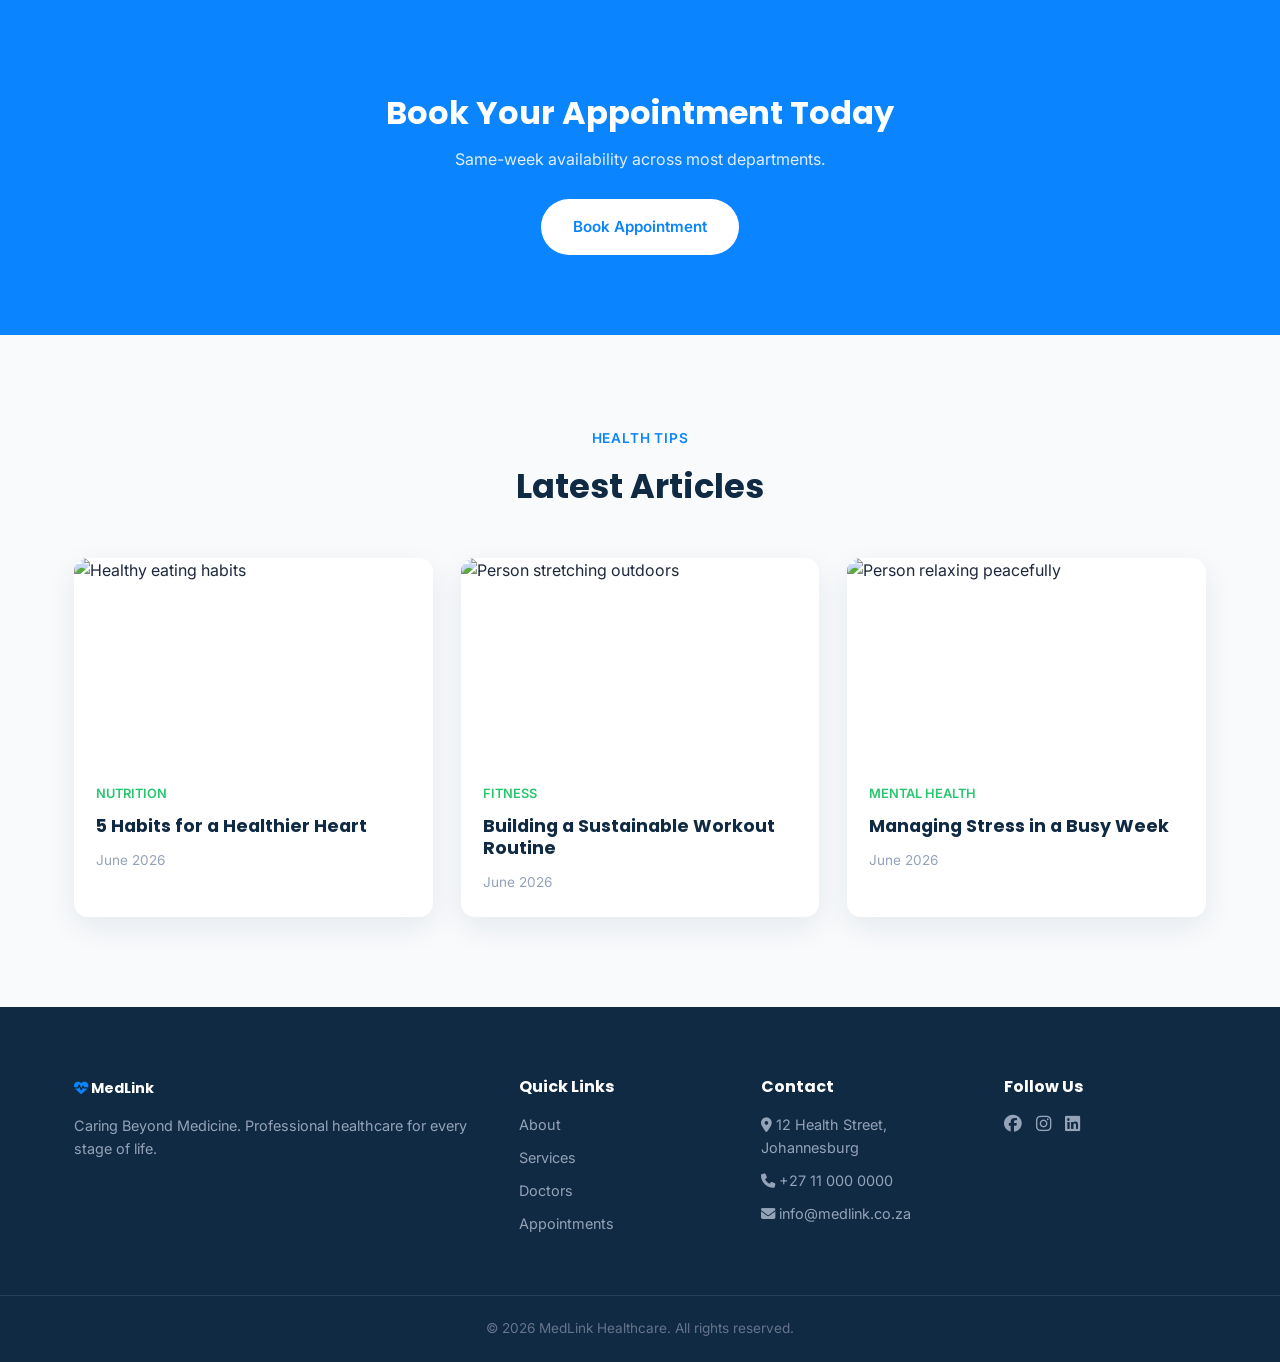
==== commit 05d15975: "Update index.html" ====
--- a/index.html
+++ b/index.html
@@ -350,20 +350,6 @@
     </div>
   </section>
 
-  <!-- ===== PARTNERS ===== -->
-  <section class="partners">
-    <div class="container partners-grid" data-aos="fade-up">
-      <img src="assets/images/partner-1.png" alt="Hospital partner logo">
-      <!-- photo needed: simple hospital/medical group logo, transparent background, grayscale works well -->
-      <img src="assets/images/partner-2.png" alt="Insurance partner logo">
-      <!-- photo needed: simple insurance company logo, transparent background, grayscale works well -->
-      <img src="assets/images/partner-3.png" alt="Medical association logo">
-      <!-- photo needed: simple medical association logo, transparent background, grayscale works well -->
-      <img src="assets/images/partner-4.png" alt="Pharmacy partner logo">
-      <!-- photo needed: simple pharmacy brand logo, transparent background, grayscale works well -->
-    </div>
-  </section>
-
   <!-- ===== FOOTER ===== -->
   <footer class="footer">
     <div class="container footer-grid">
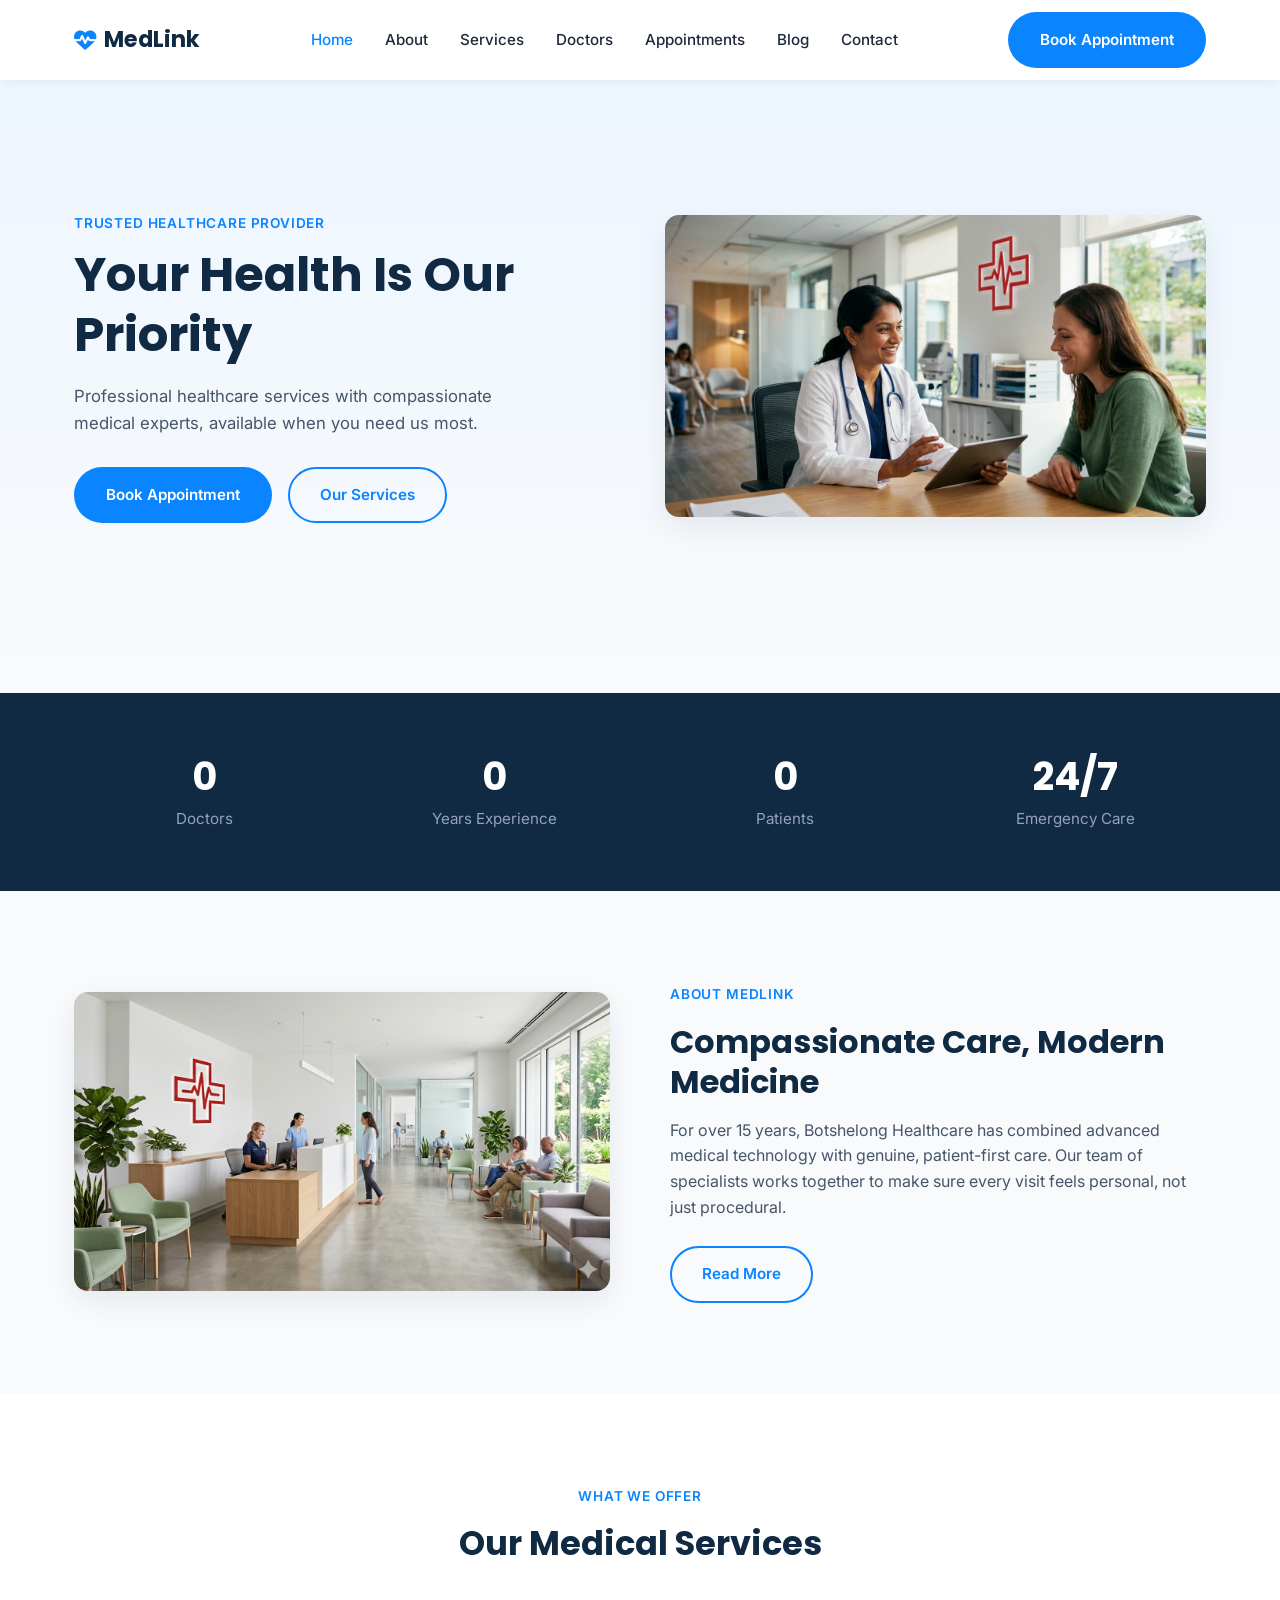
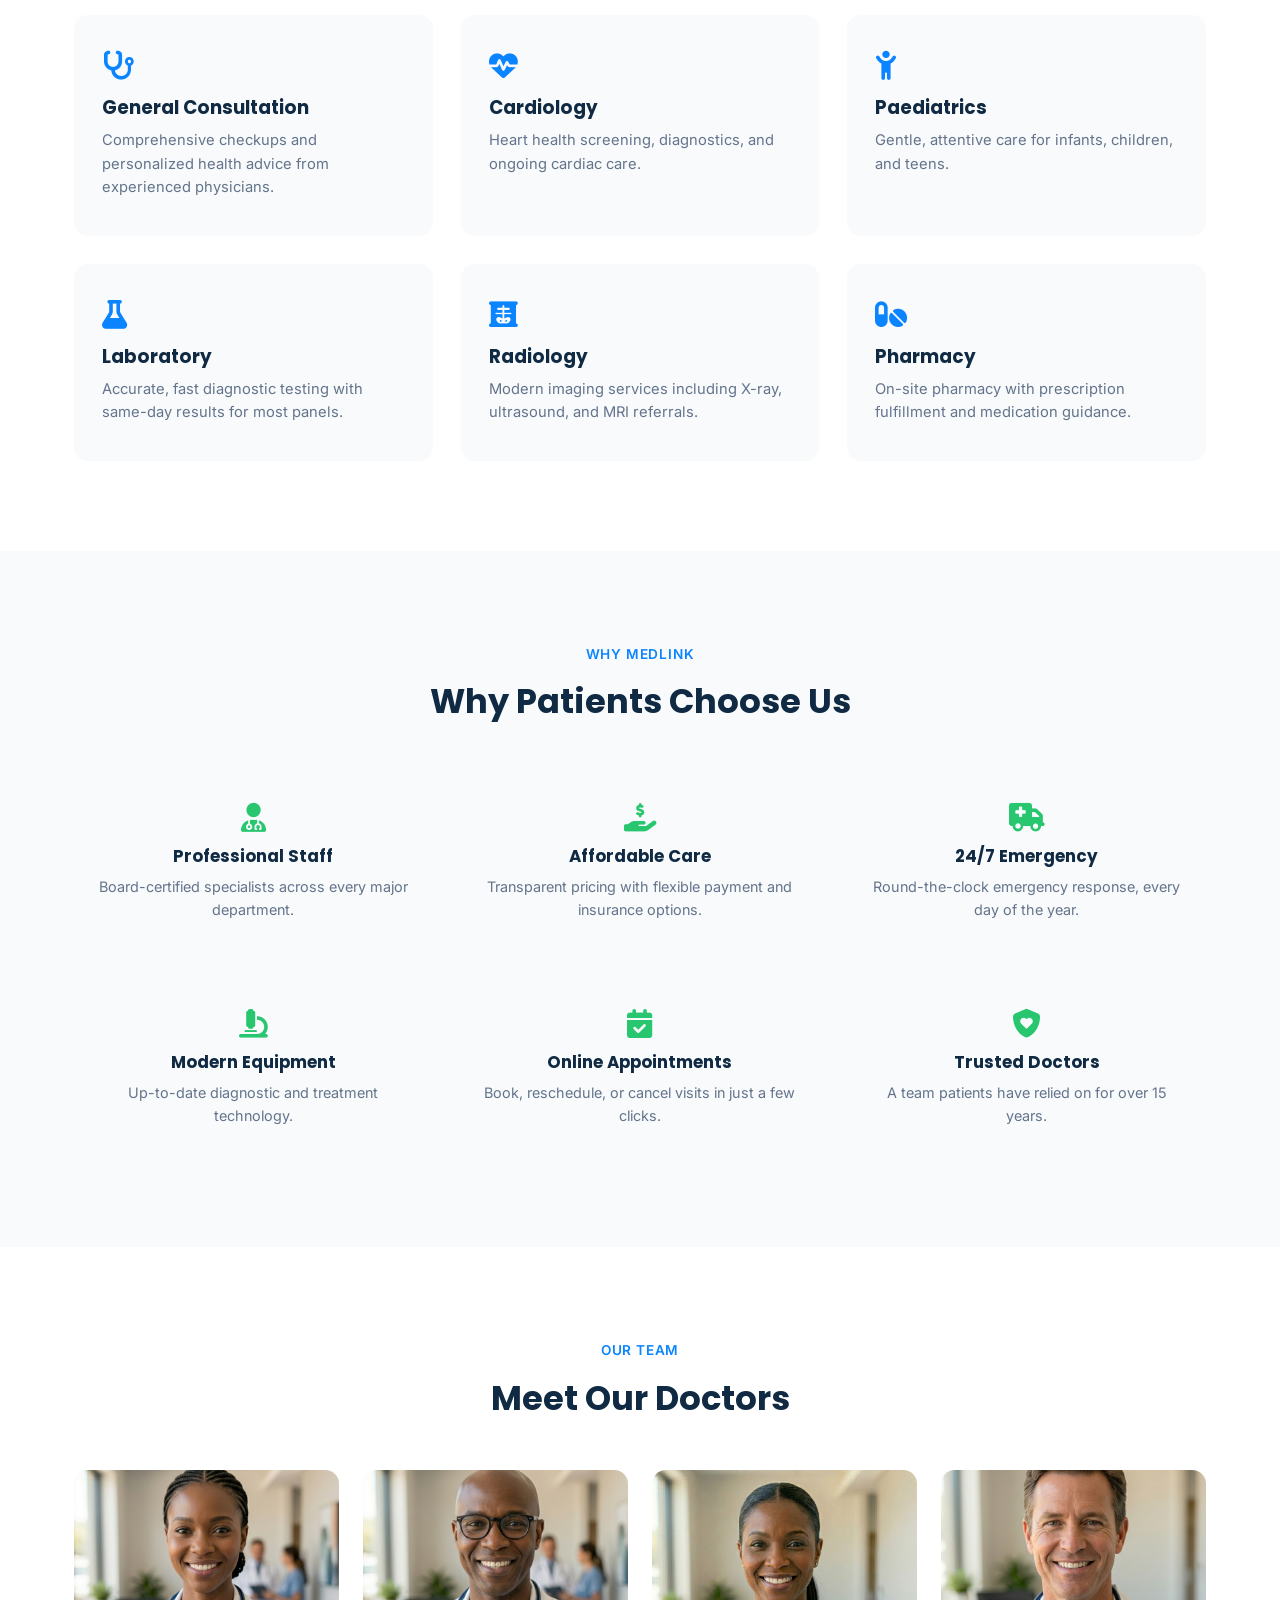
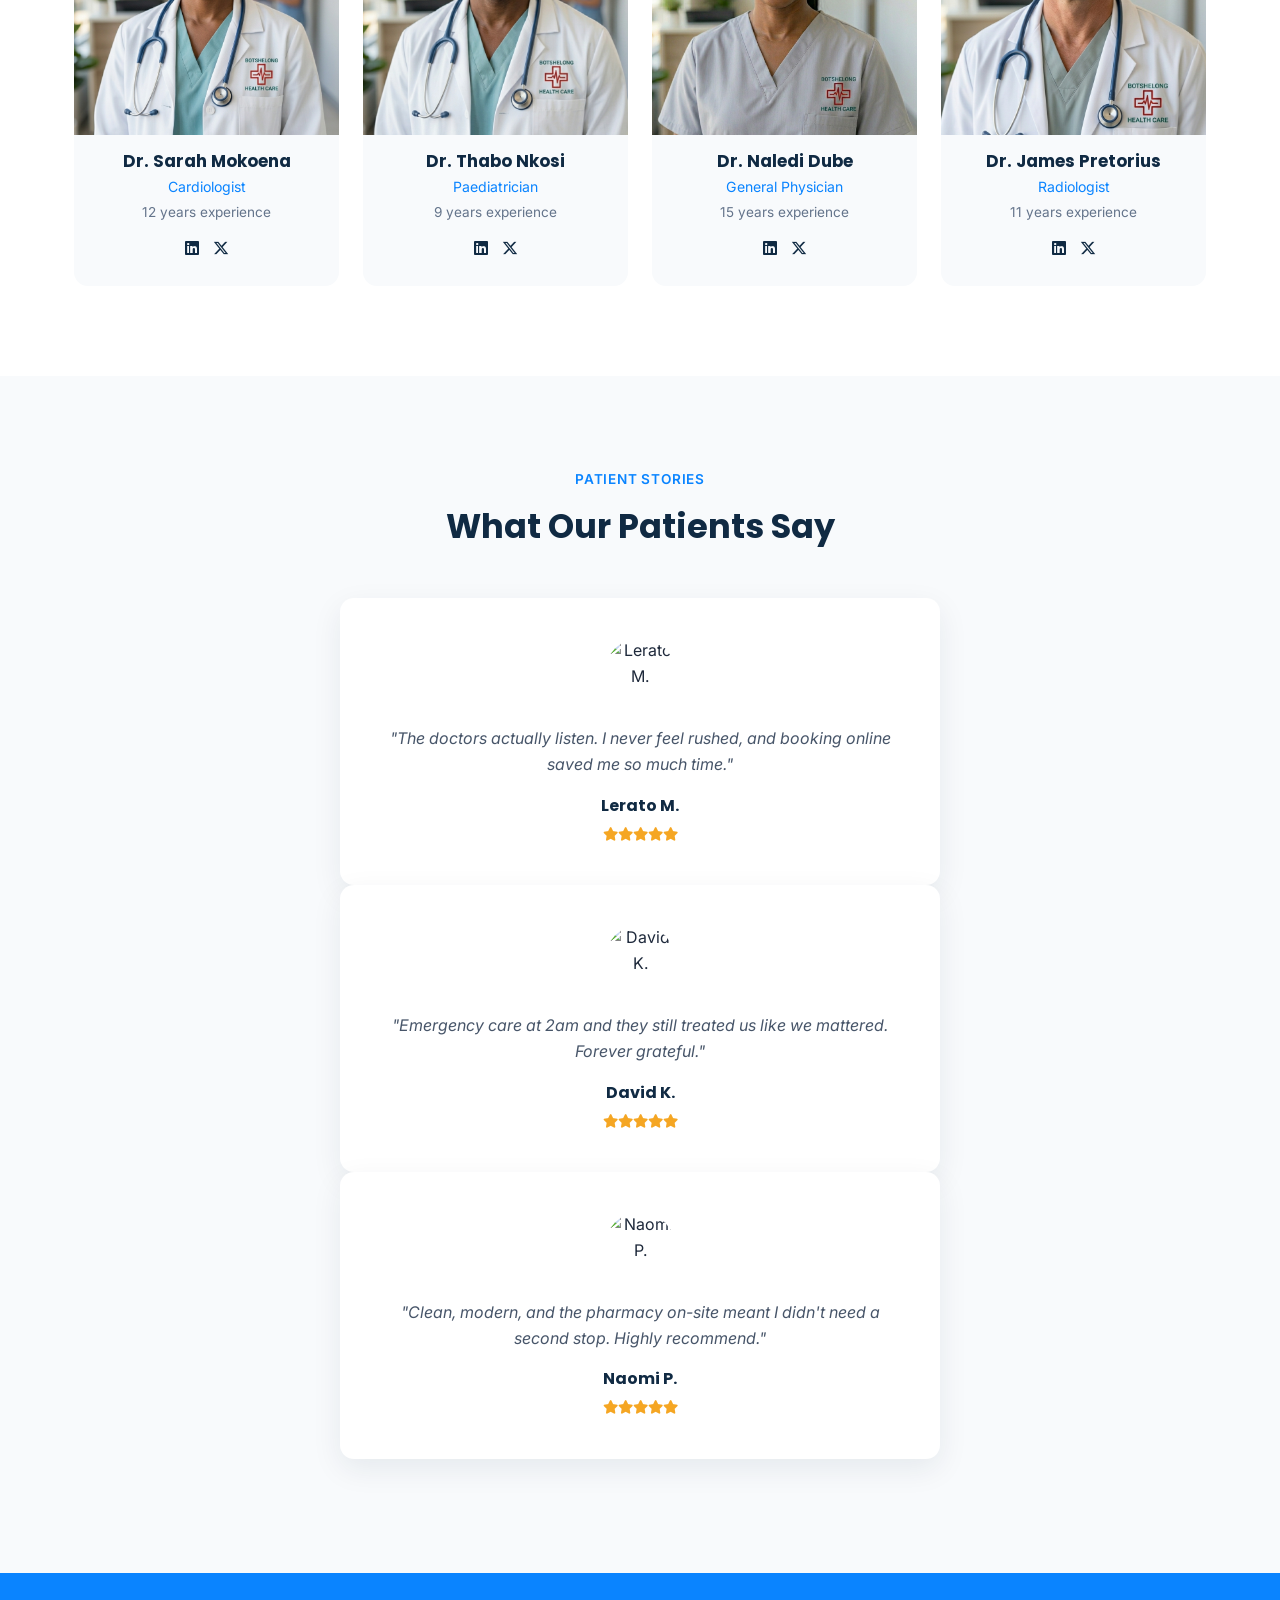
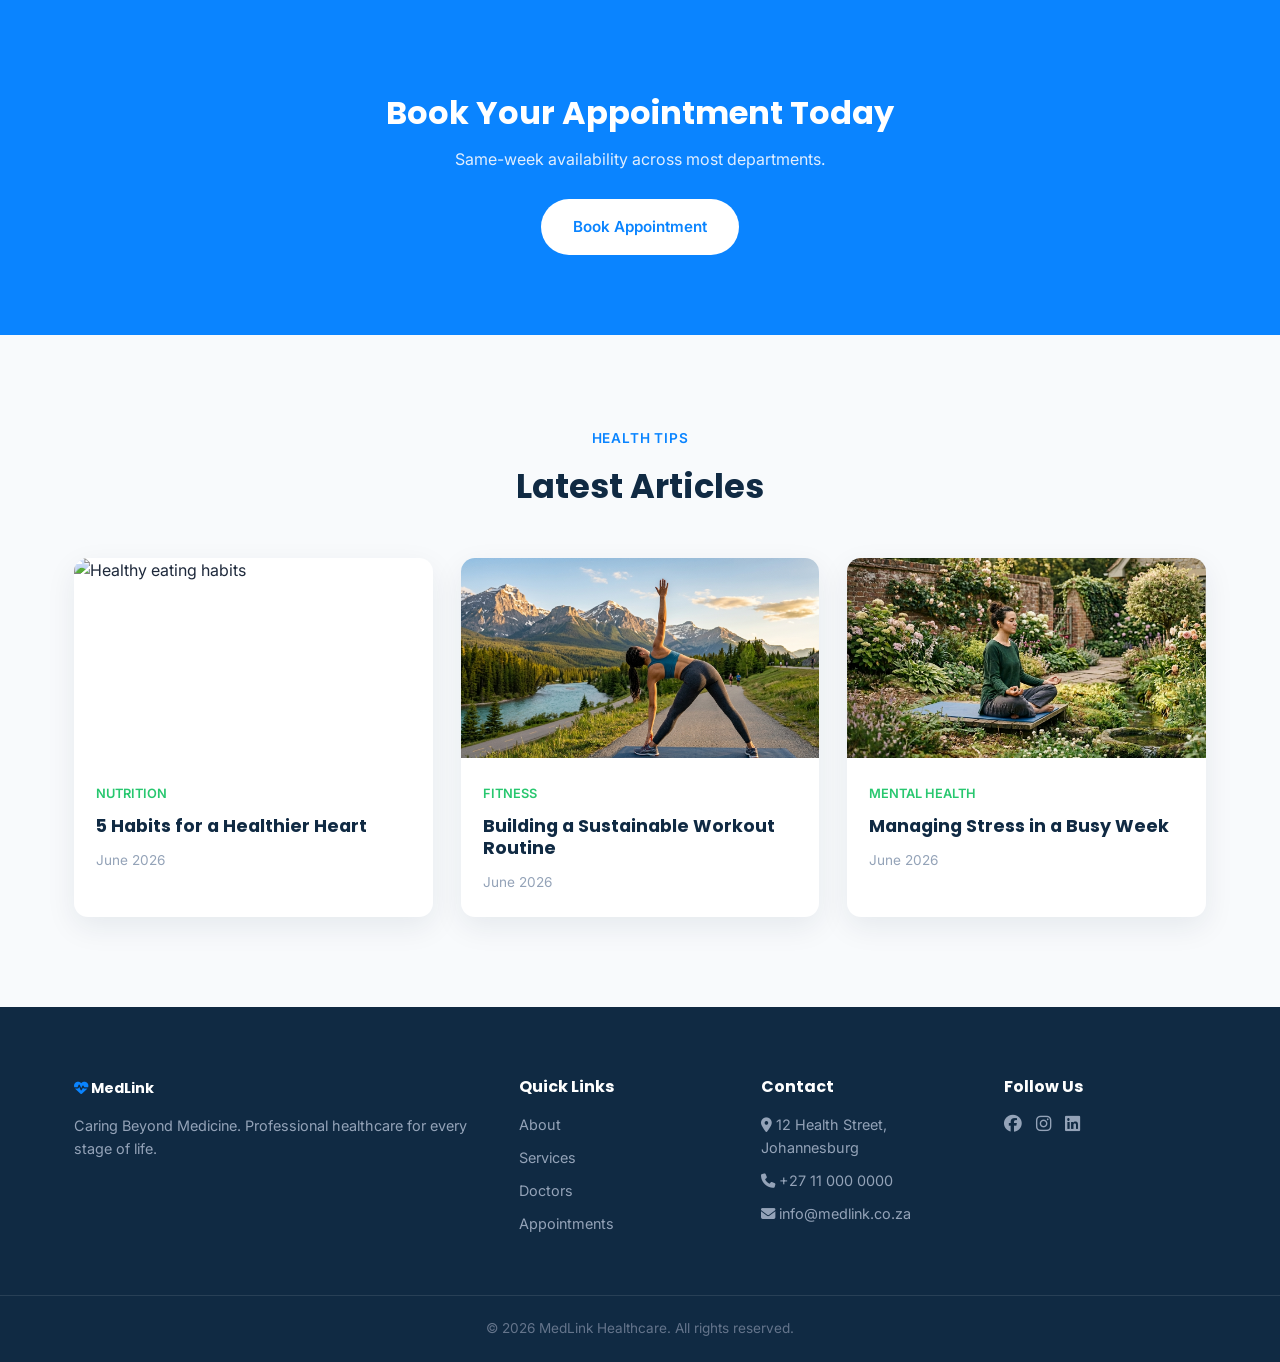
==== commit fd3ca74f: "Update index.html" ====
--- a/index.html
+++ b/index.html
@@ -3,8 +3,8 @@
 <head>
   <meta charset="UTF-8">
   <meta name="viewport" content="width=device-width, initial-scale=1.0">
-  <title>MedLink Healthcare | Caring Beyond Medicine</title>
-  <meta name="description" content="MedLink Healthcare offers professional, compassionate medical care. Book appointments, meet our doctors, and explore our services online.">
+  <title>Botshelong Healthcare | Caring Beyond Medicine</title>
+  <meta name="description" content="Botshelong Healthcare offers professional, compassionate medical care. Book appointments, meet our doctors, and explore our services online.">
 
   <!-- Favicon -->
   <link rel="icon" type="image/png" href="assets/images/favicon.png">
@@ -71,7 +71,7 @@
       </div>
 
       <div class="hero-image" data-aos="fade-left">
-        <img src="assets/images/hero-doctor.png" alt="Doctor smiling with a patient at MedLink Healthcare">
+        <img src="assets/images/hero-doctor.png" alt="Doctor smiling with a patient at Botshelong Healthcare">
         <!-- photo needed: warm, well-lit photo of a doctor (or doctor + patient) in a modern clinic setting, friendly expression, landscape orientation, at least 1000px wide -->
       </div>
     </div>
@@ -103,14 +103,14 @@
   <section class="about-preview">
     <div class="container about-grid">
       <div class="about-image" data-aos="fade-right">
-        <img src="assets/images/clinic-interior.png" alt="MedLink Healthcare clinic interior">
+        <img src="assets/images/clinic-interior.png" alt="Botshelong Healthcare clinic interior">
         <!-- photo needed: bright, modern clinic interior or reception area, clean and welcoming, landscape orientation -->
       </div>
 
       <div class="about-text" data-aos="fade-left">
         <span class="eyebrow">About MedLink</span>
         <h2>Compassionate Care, Modern Medicine</h2>
-        <p>For over 15 years, MedLink Healthcare has combined advanced medical technology with genuine, patient-first care. Our team of specialists works together to make sure every visit feels personal, not just procedural.</p>
+        <p>For over 15 years, Botshelong Healthcare has combined advanced medical technology with genuine, patient-first care. Our team of specialists works together to make sure every visit feels personal, not just procedural.</p>
         <a href="about.html" class="btn btn-outline">Read More</a>
       </div>
     </div>
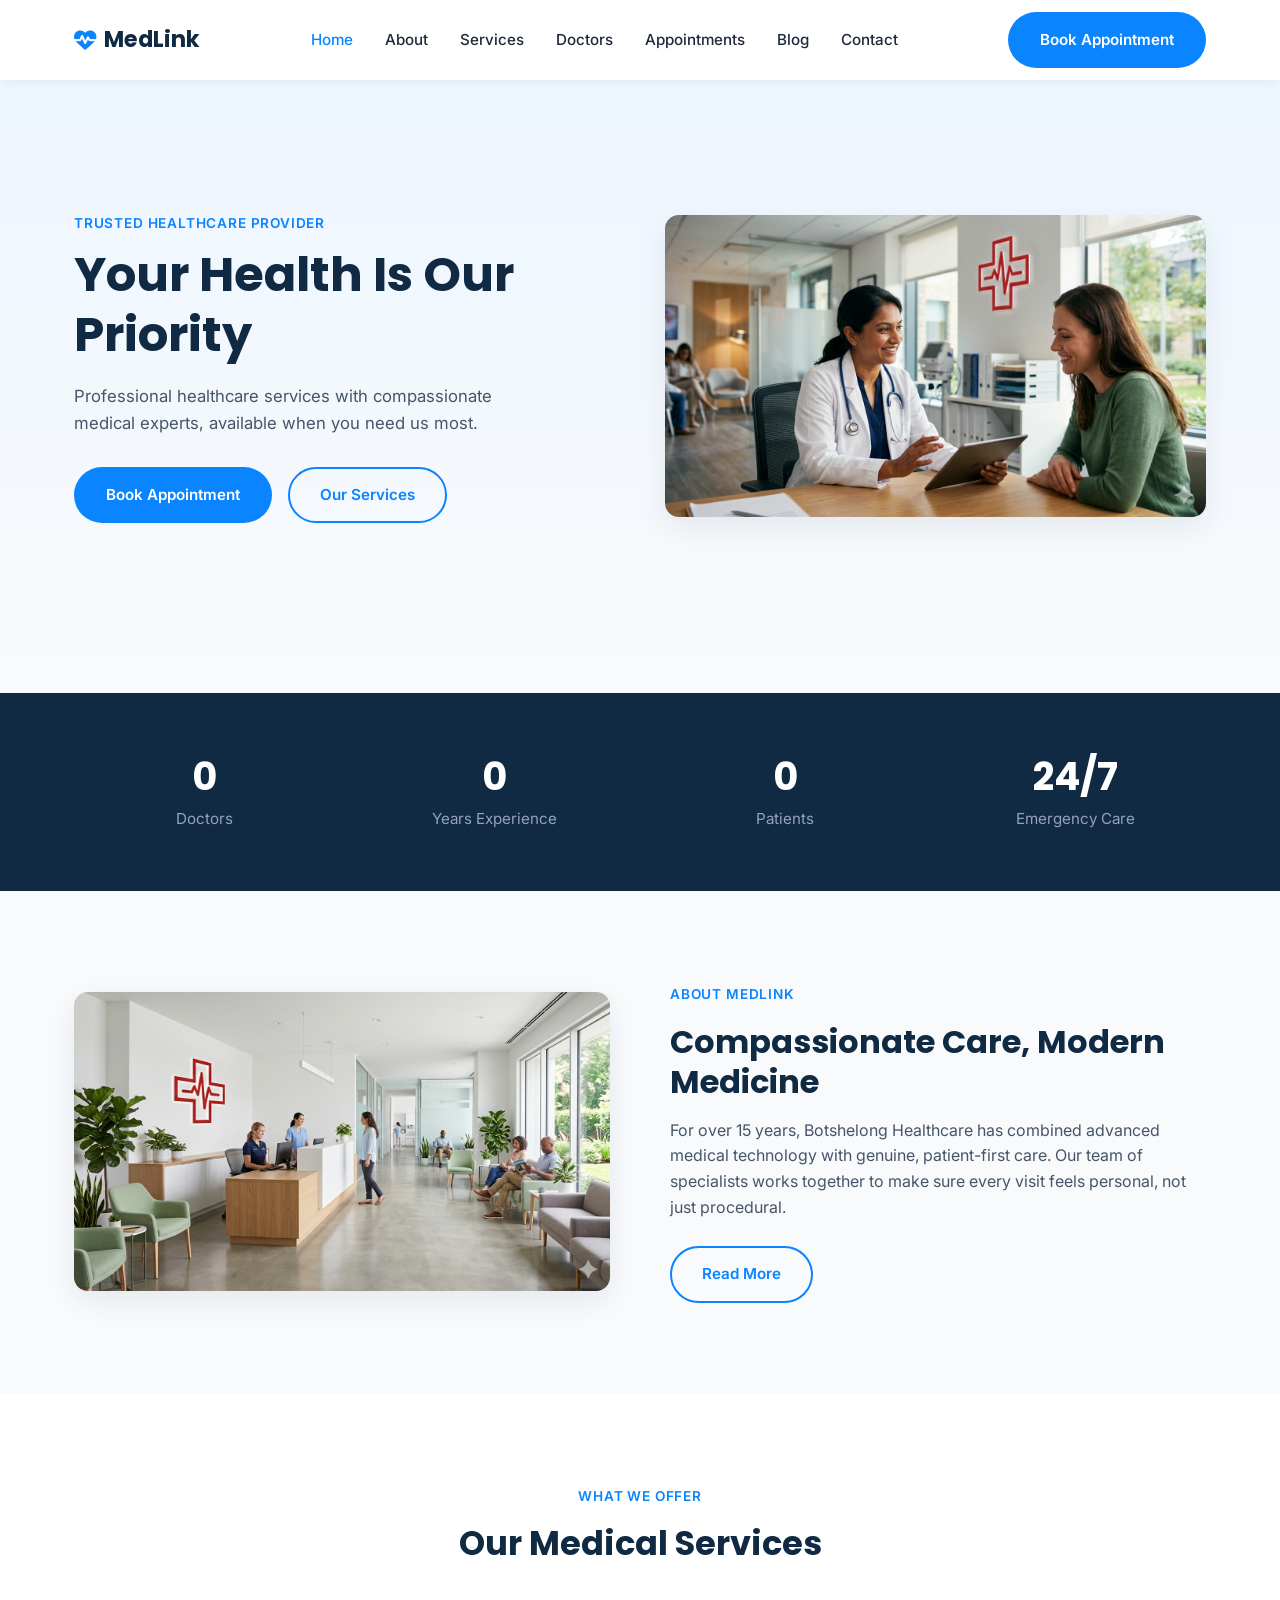
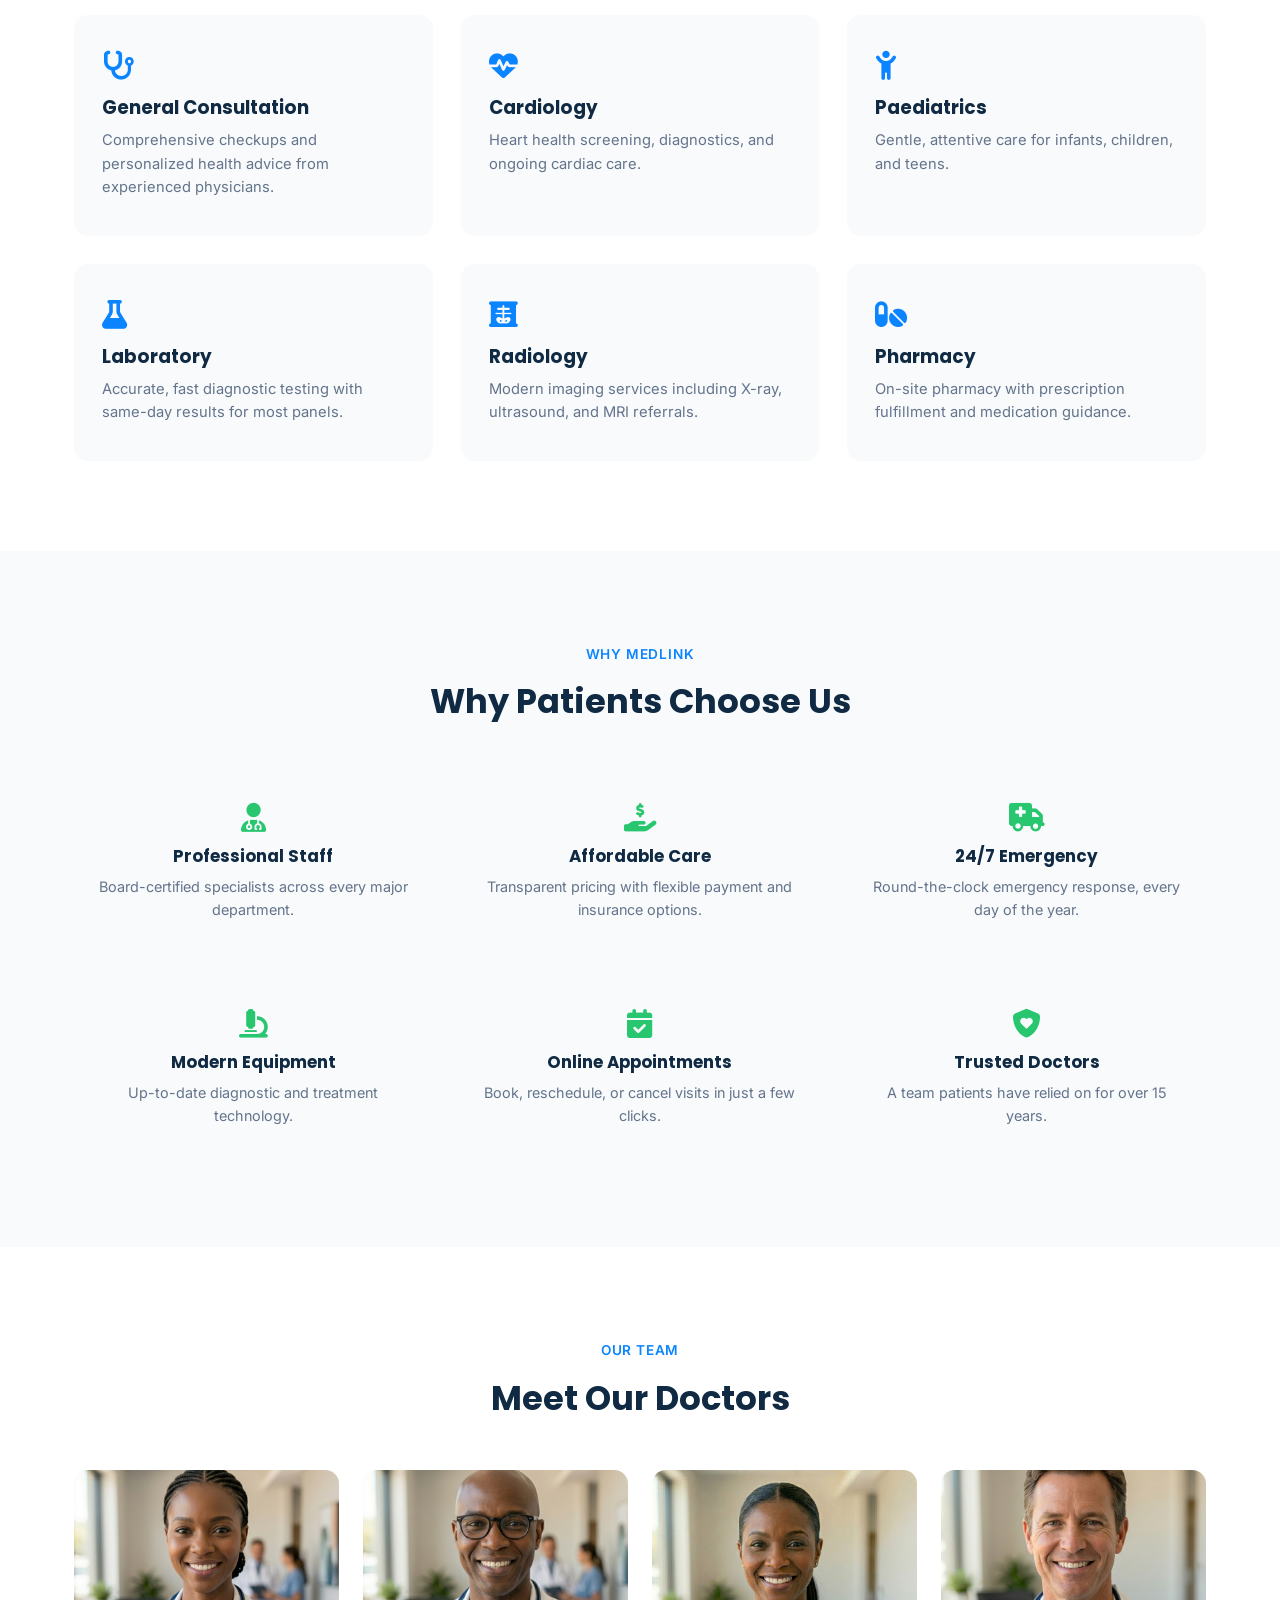
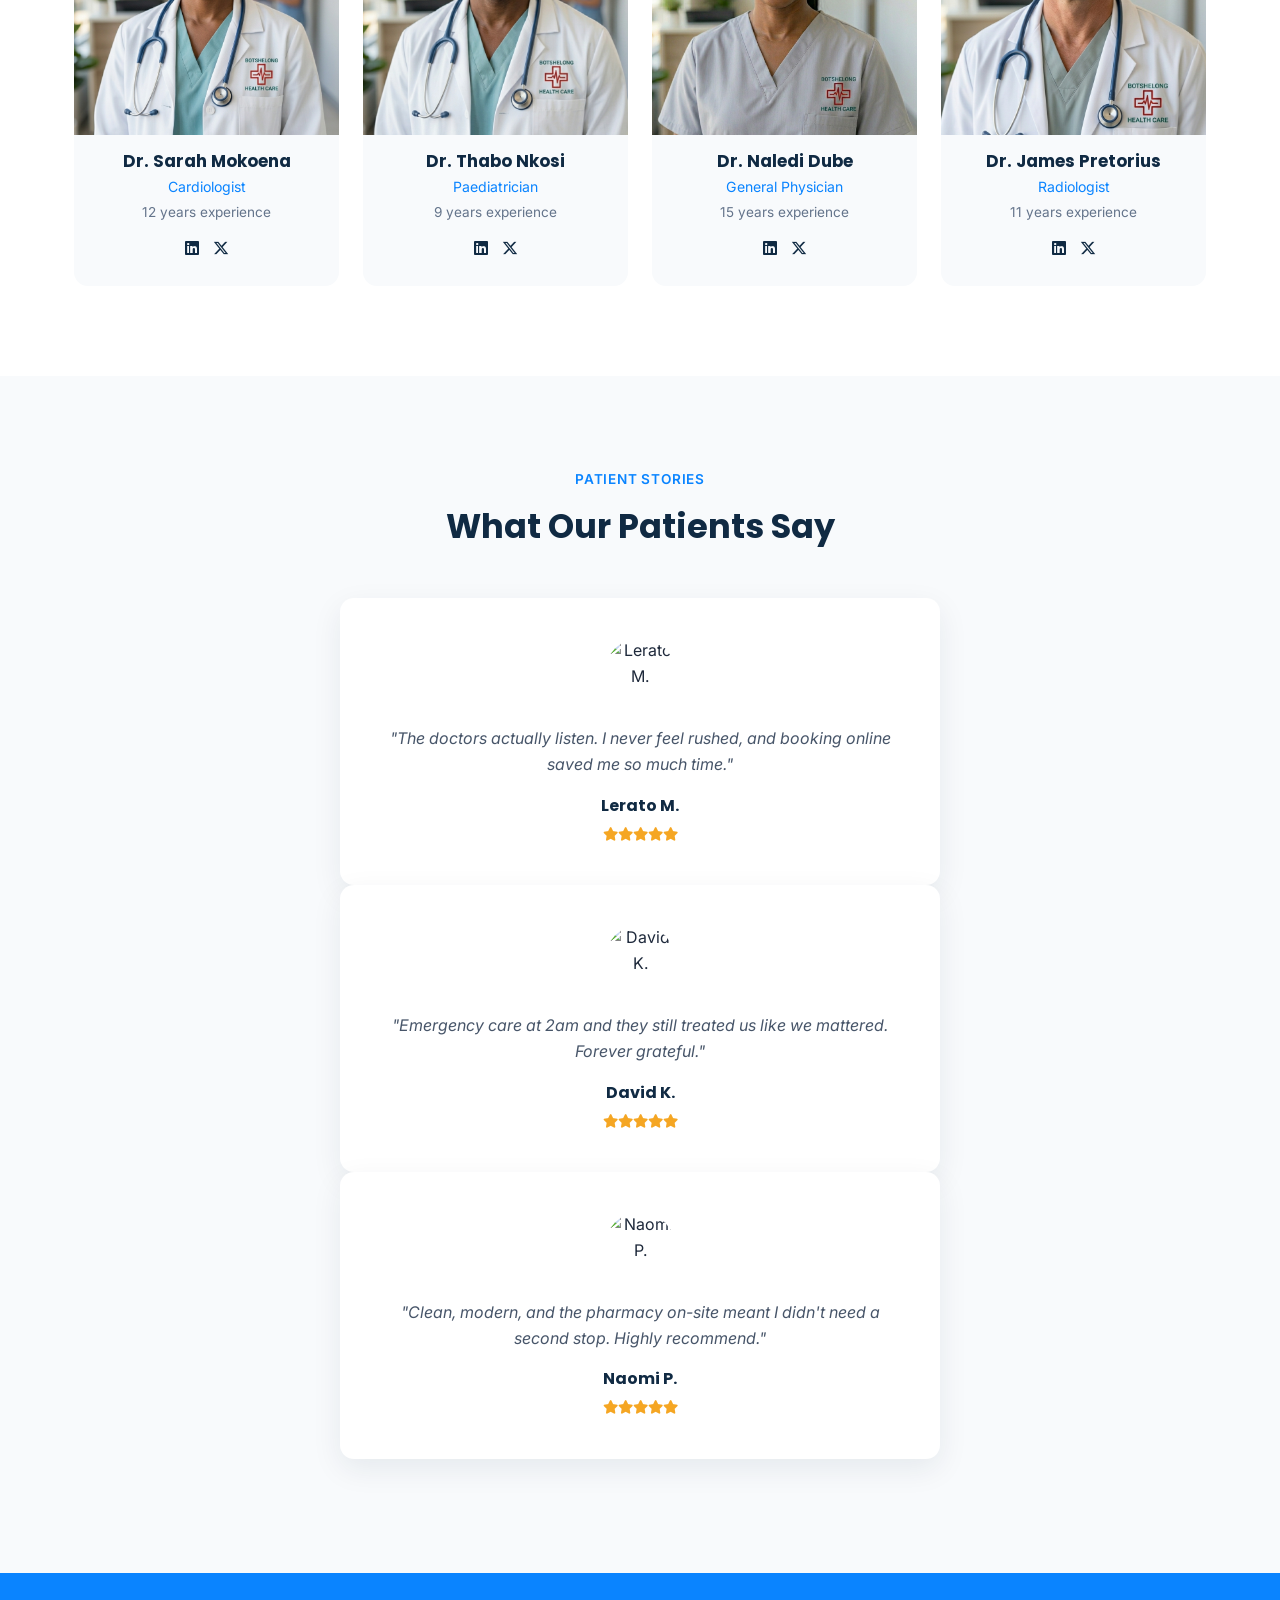
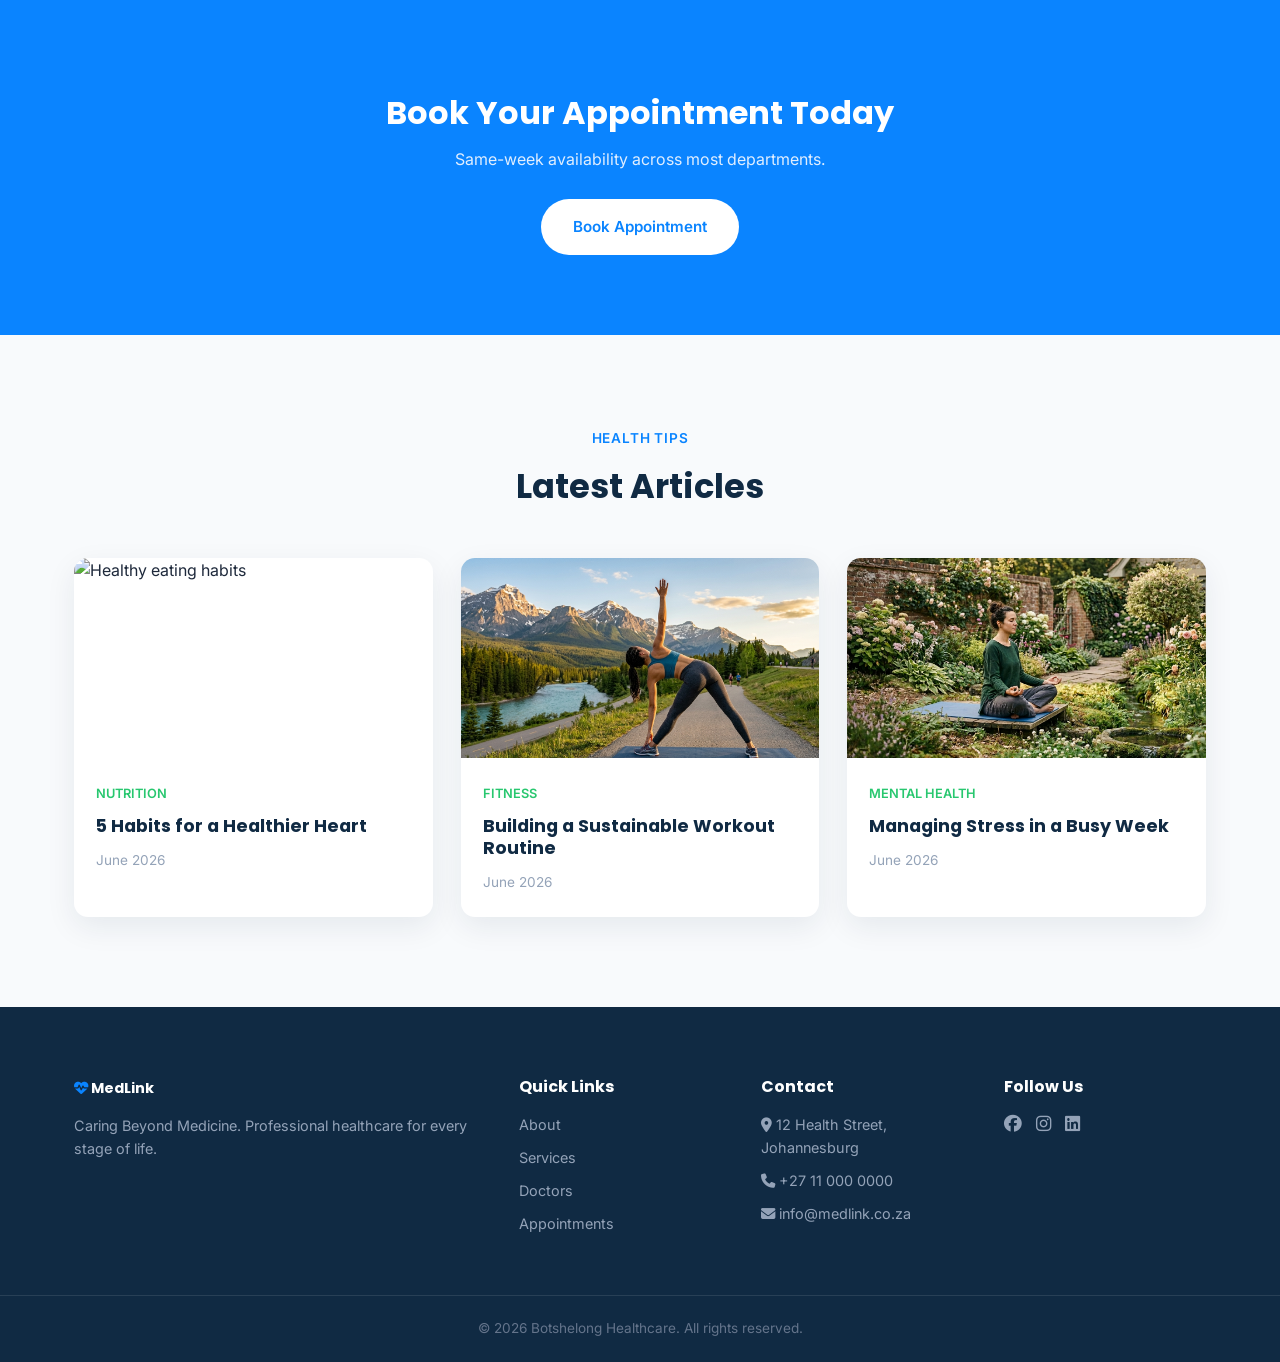
==== commit d95bad58: "Update index.html" ====
--- a/index.html
+++ b/index.html
@@ -387,7 +387,7 @@
     </div>
 
     <div class="footer-bottom">
-      <p>&copy; 2026 MedLink Healthcare. All rights reserved.</p>
+      <p>&copy; 2026 Botshelong Healthcare. All rights reserved.</p>
     </div>
   </footer>
 
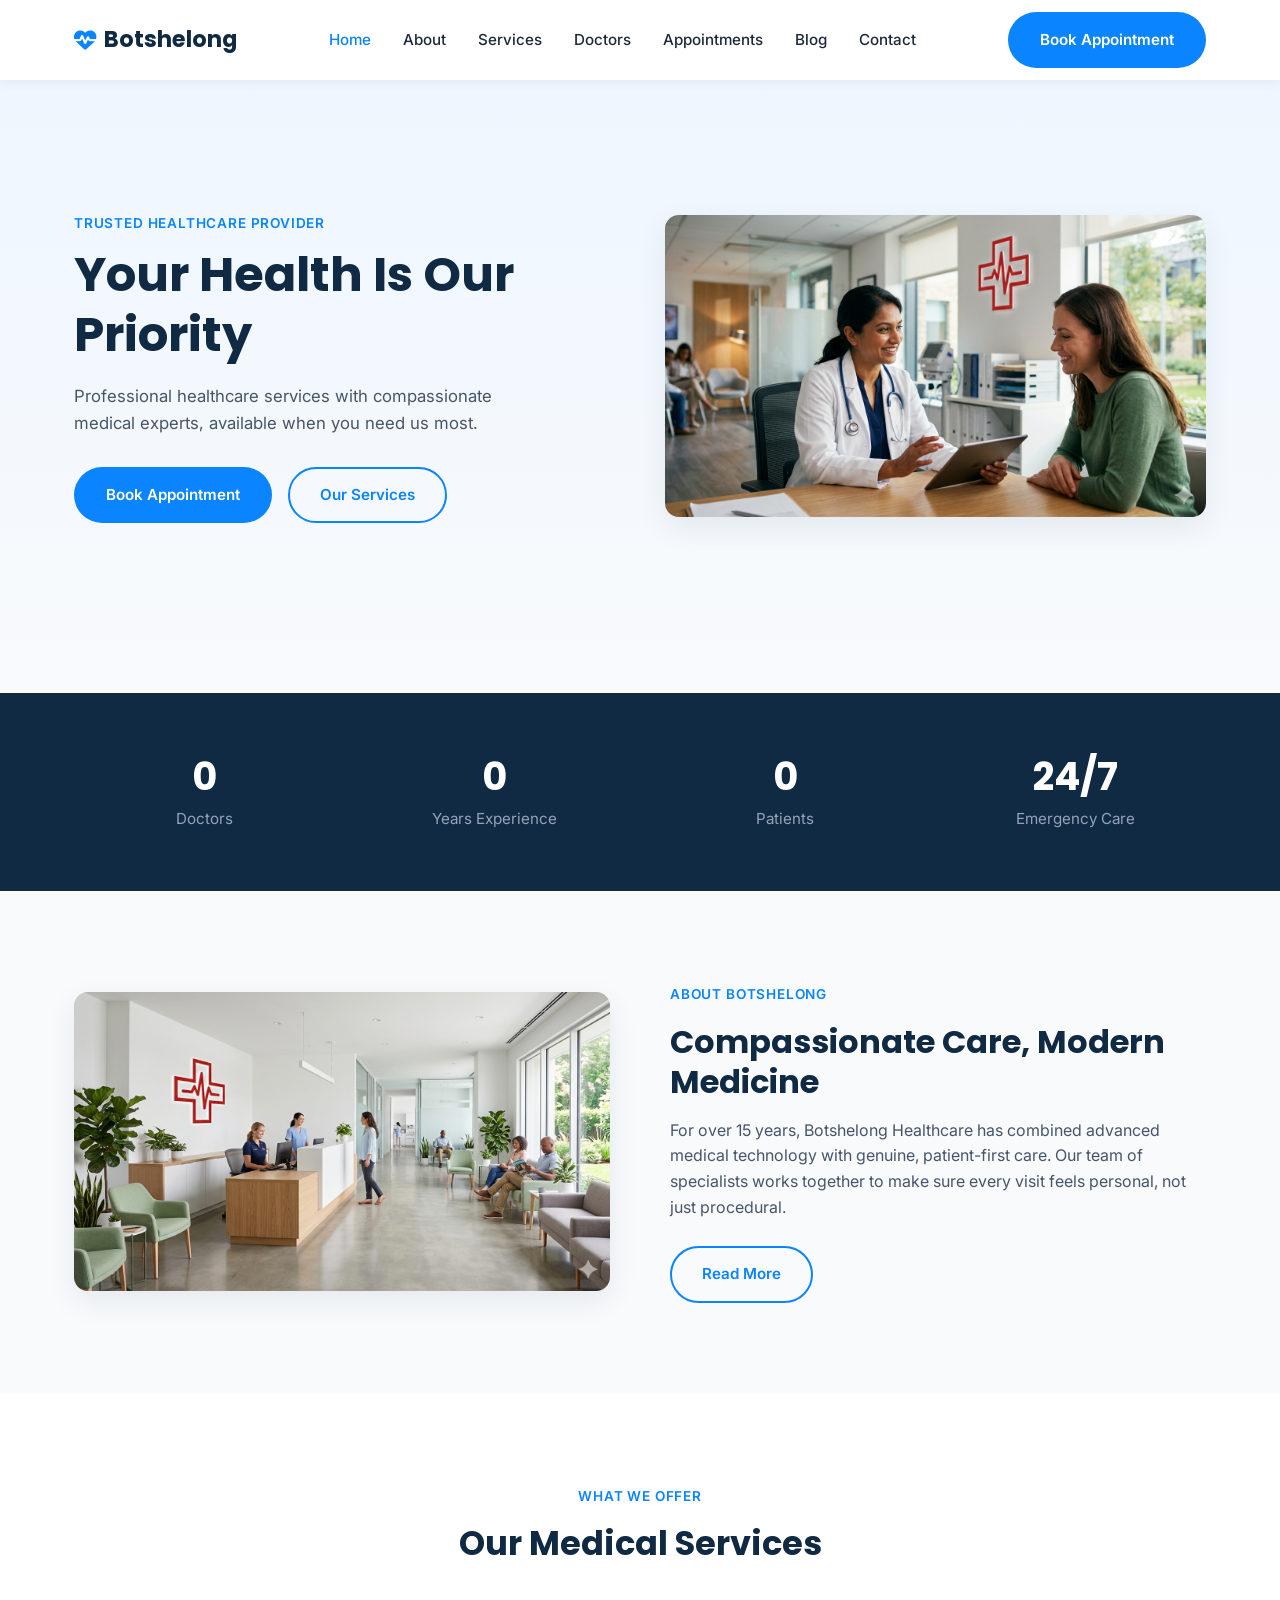
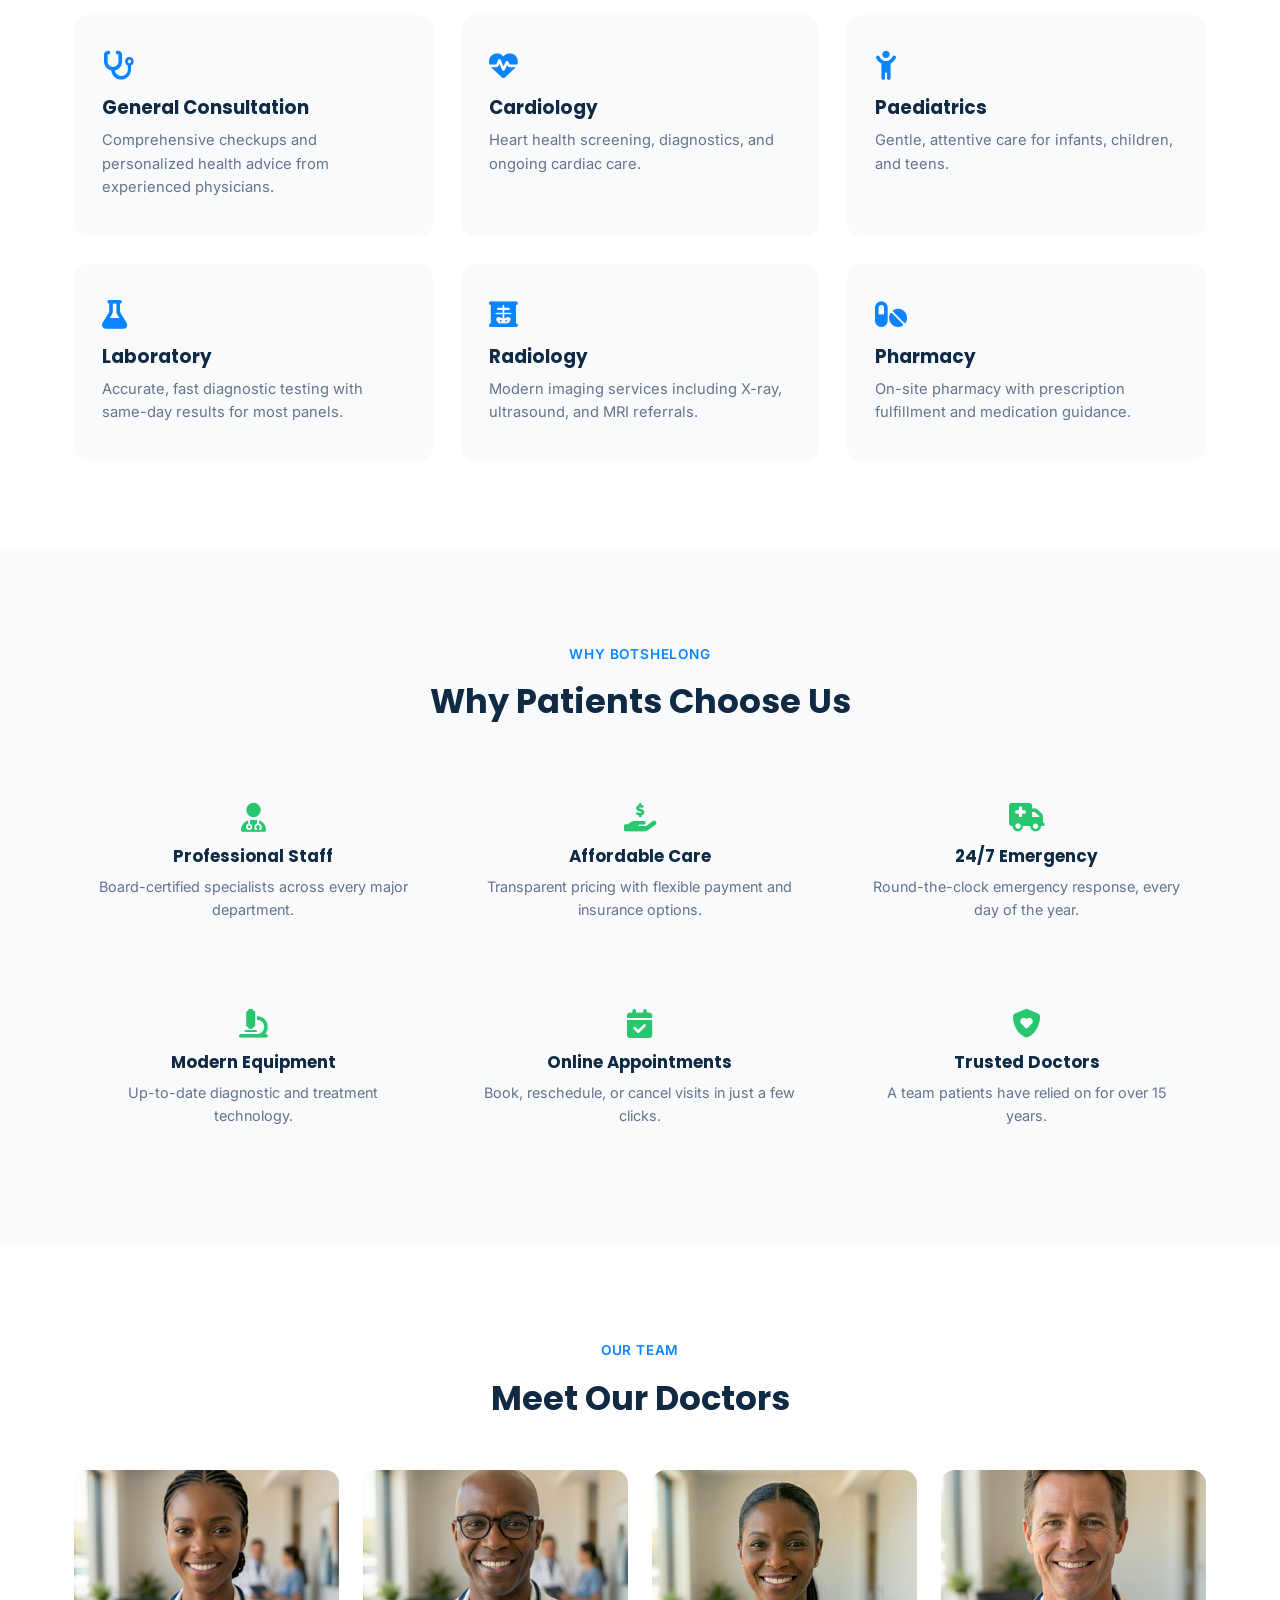
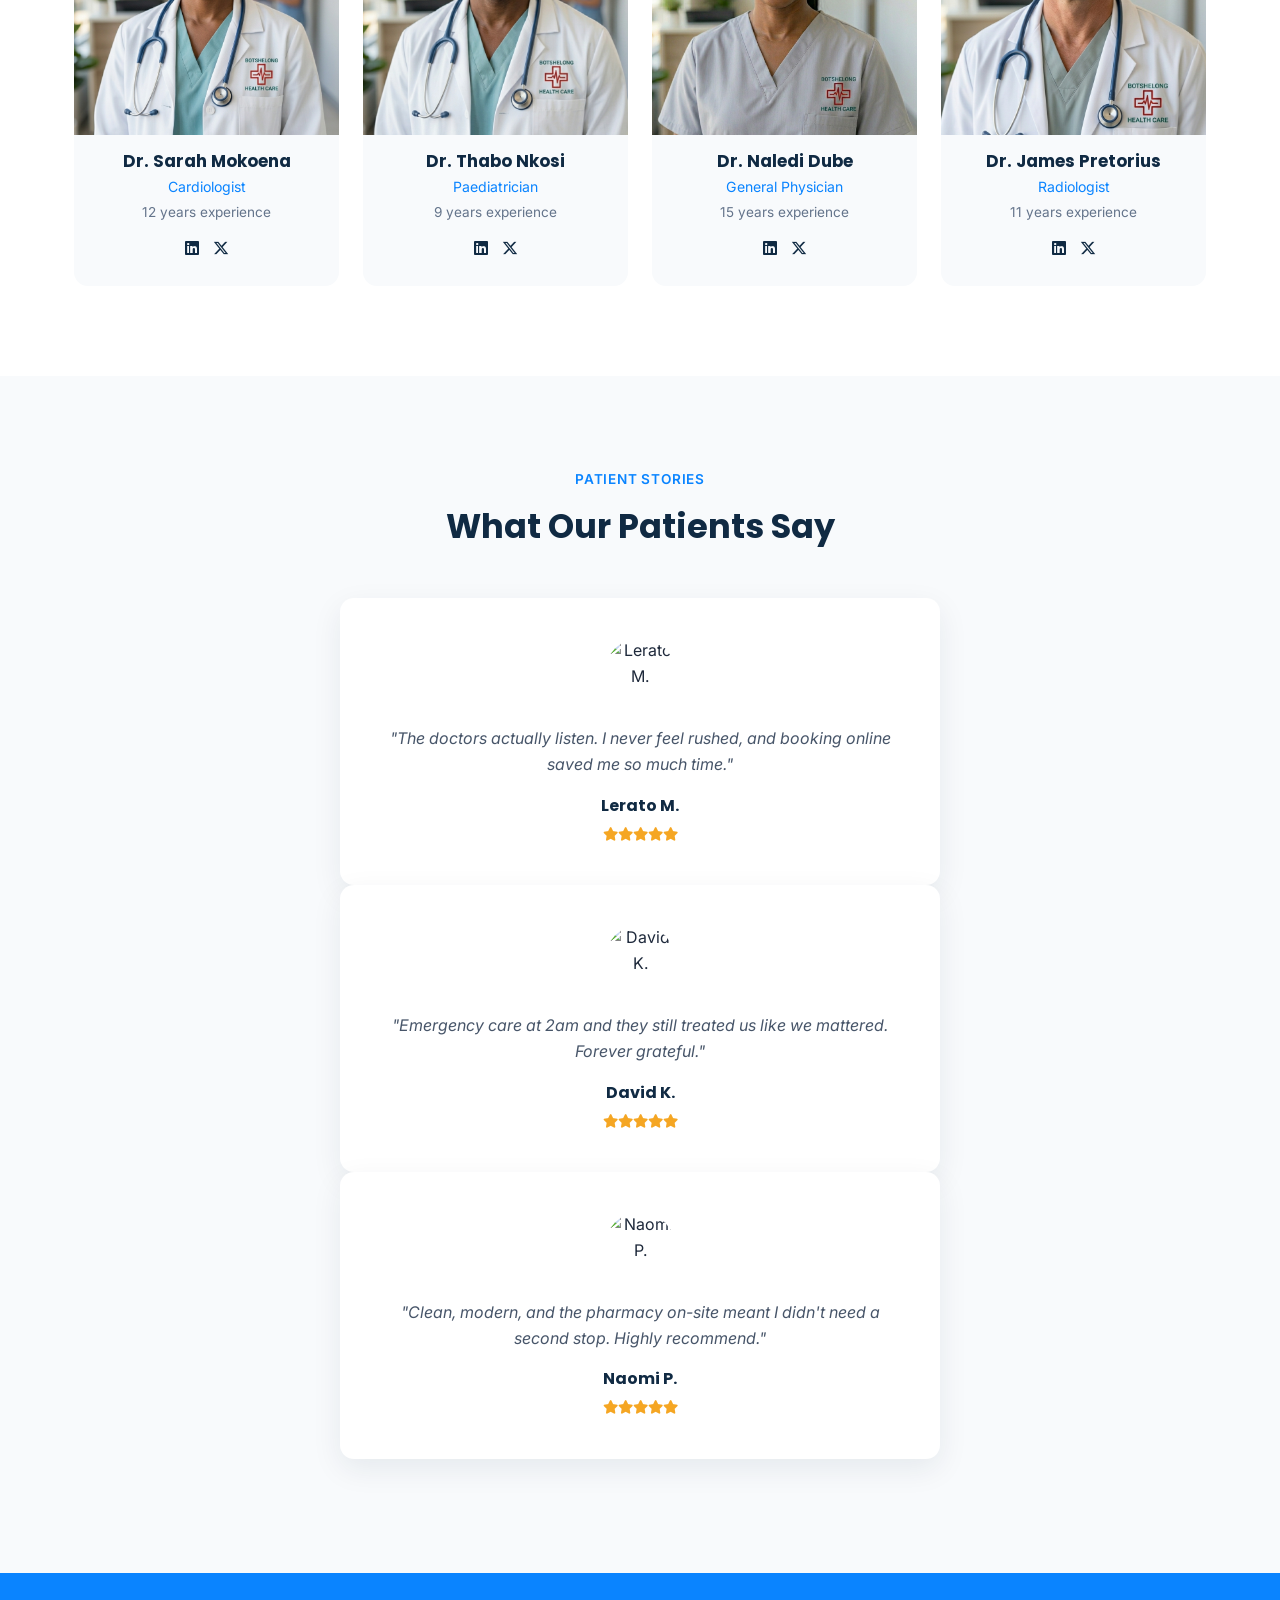
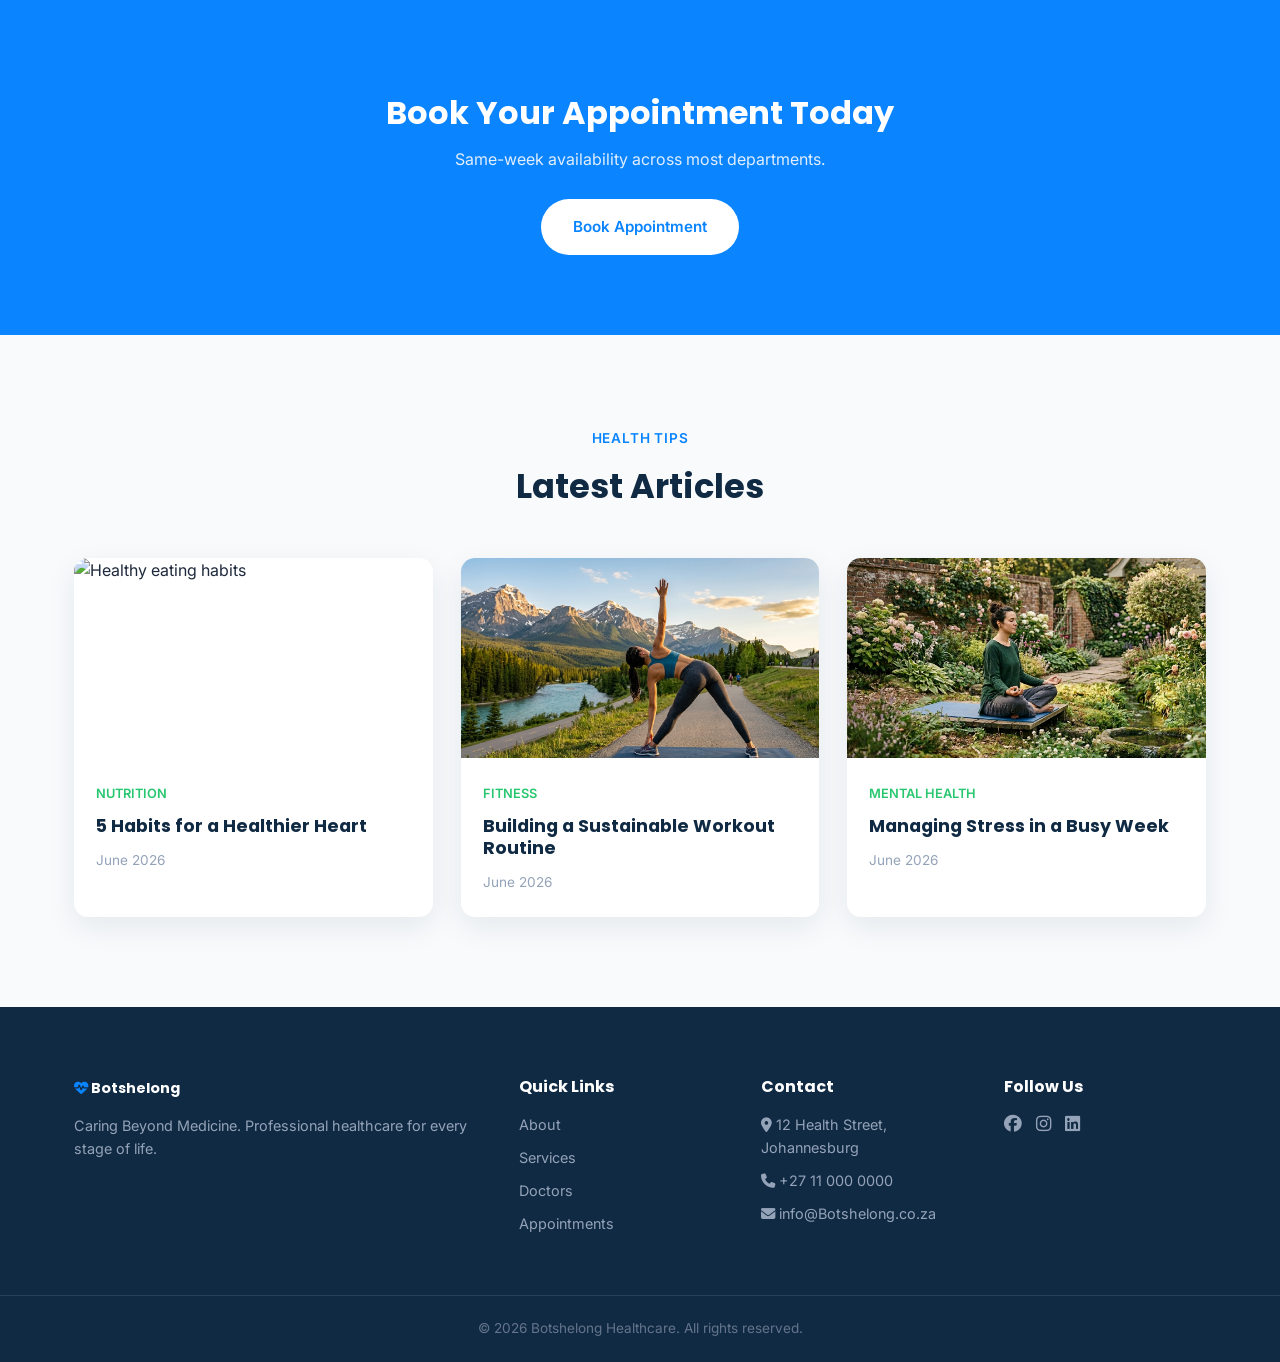
==== commit 4112e634: "Update index.html" ====
--- a/index.html
+++ b/index.html
@@ -30,7 +30,7 @@
     <div class="container nav-container">
       <a href="index.html" class="logo">
         <i class="fa-solid fa-heart-pulse"></i>
-        <span>MedLink</span>
+        <span>Botshelong</span>
       </a>
 
       <nav class="nav-links" id="navLinks">
@@ -108,7 +108,7 @@
       </div>
 
       <div class="about-text" data-aos="fade-left">
-        <span class="eyebrow">About MedLink</span>
+        <span class="eyebrow">About Botshelong</span>
         <h2>Compassionate Care, Modern Medicine</h2>
         <p>For over 15 years, Botshelong Healthcare has combined advanced medical technology with genuine, patient-first care. Our team of specialists works together to make sure every visit feels personal, not just procedural.</p>
         <a href="about.html" class="btn btn-outline">Read More</a>
@@ -163,7 +163,7 @@
   <section class="why-us">
     <div class="container">
       <div class="section-heading" data-aos="fade-up">
-        <span class="eyebrow">Why MedLink</span>
+        <span class="eyebrow">Why Botshelong</span>
         <h2>Why Patients Choose Us</h2>
       </div>
 
@@ -356,7 +356,7 @@
       <div class="footer-col">
         <a href="index.html" class="logo">
           <i class="fa-solid fa-heart-pulse"></i>
-          <span>MedLink</span>
+          <span>Botshelong</span>
         </a>
         <p>Caring Beyond Medicine. Professional healthcare for every stage of life.</p>
       </div>
@@ -373,7 +373,7 @@
         <h4>Contact</h4>
         <p><i class="fa-solid fa-location-dot"></i> 12 Health Street, Johannesburg</p>
         <p><i class="fa-solid fa-phone"></i> +27 11 000 0000</p>
-        <p><i class="fa-solid fa-envelope"></i> info@medlink.co.za</p>
+        <p><i class="fa-solid fa-envelope"></i> info@Botshelong.co.za</p>
       </div>
 
       <div class="footer-col">
